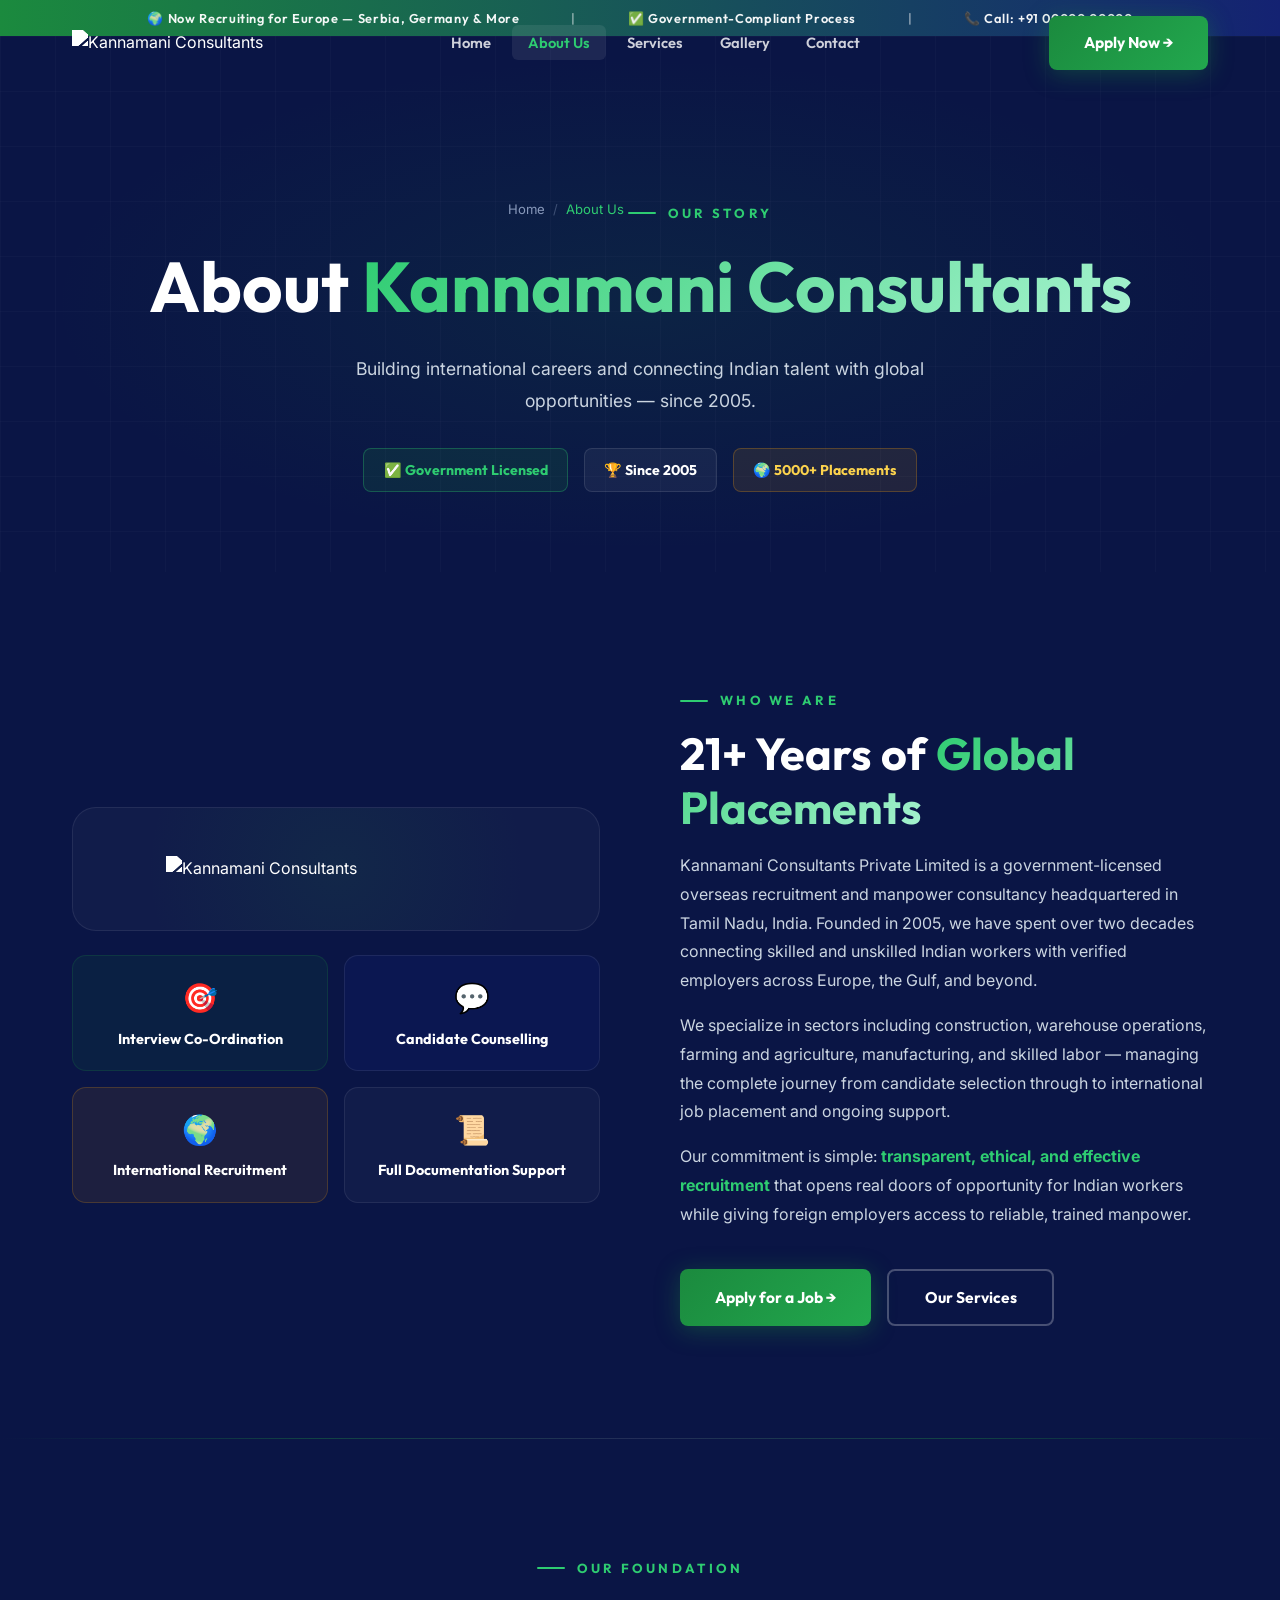
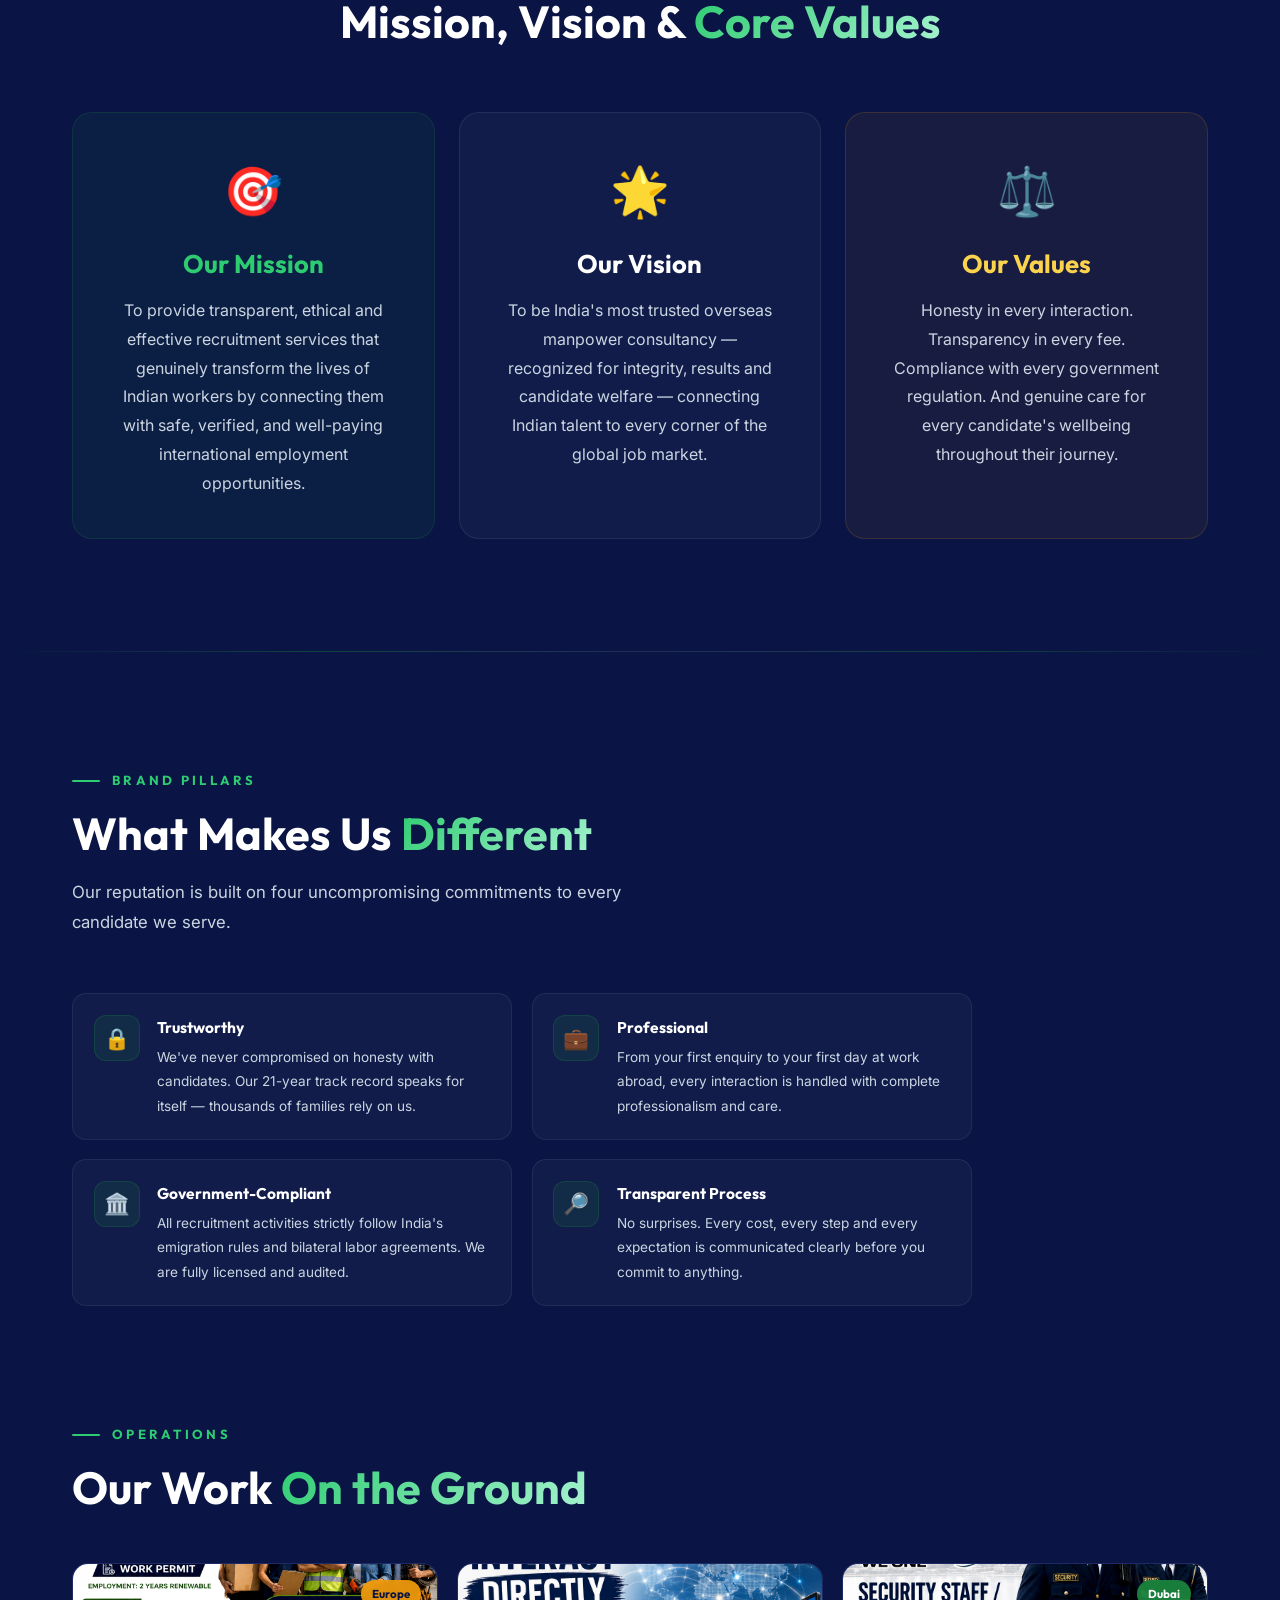
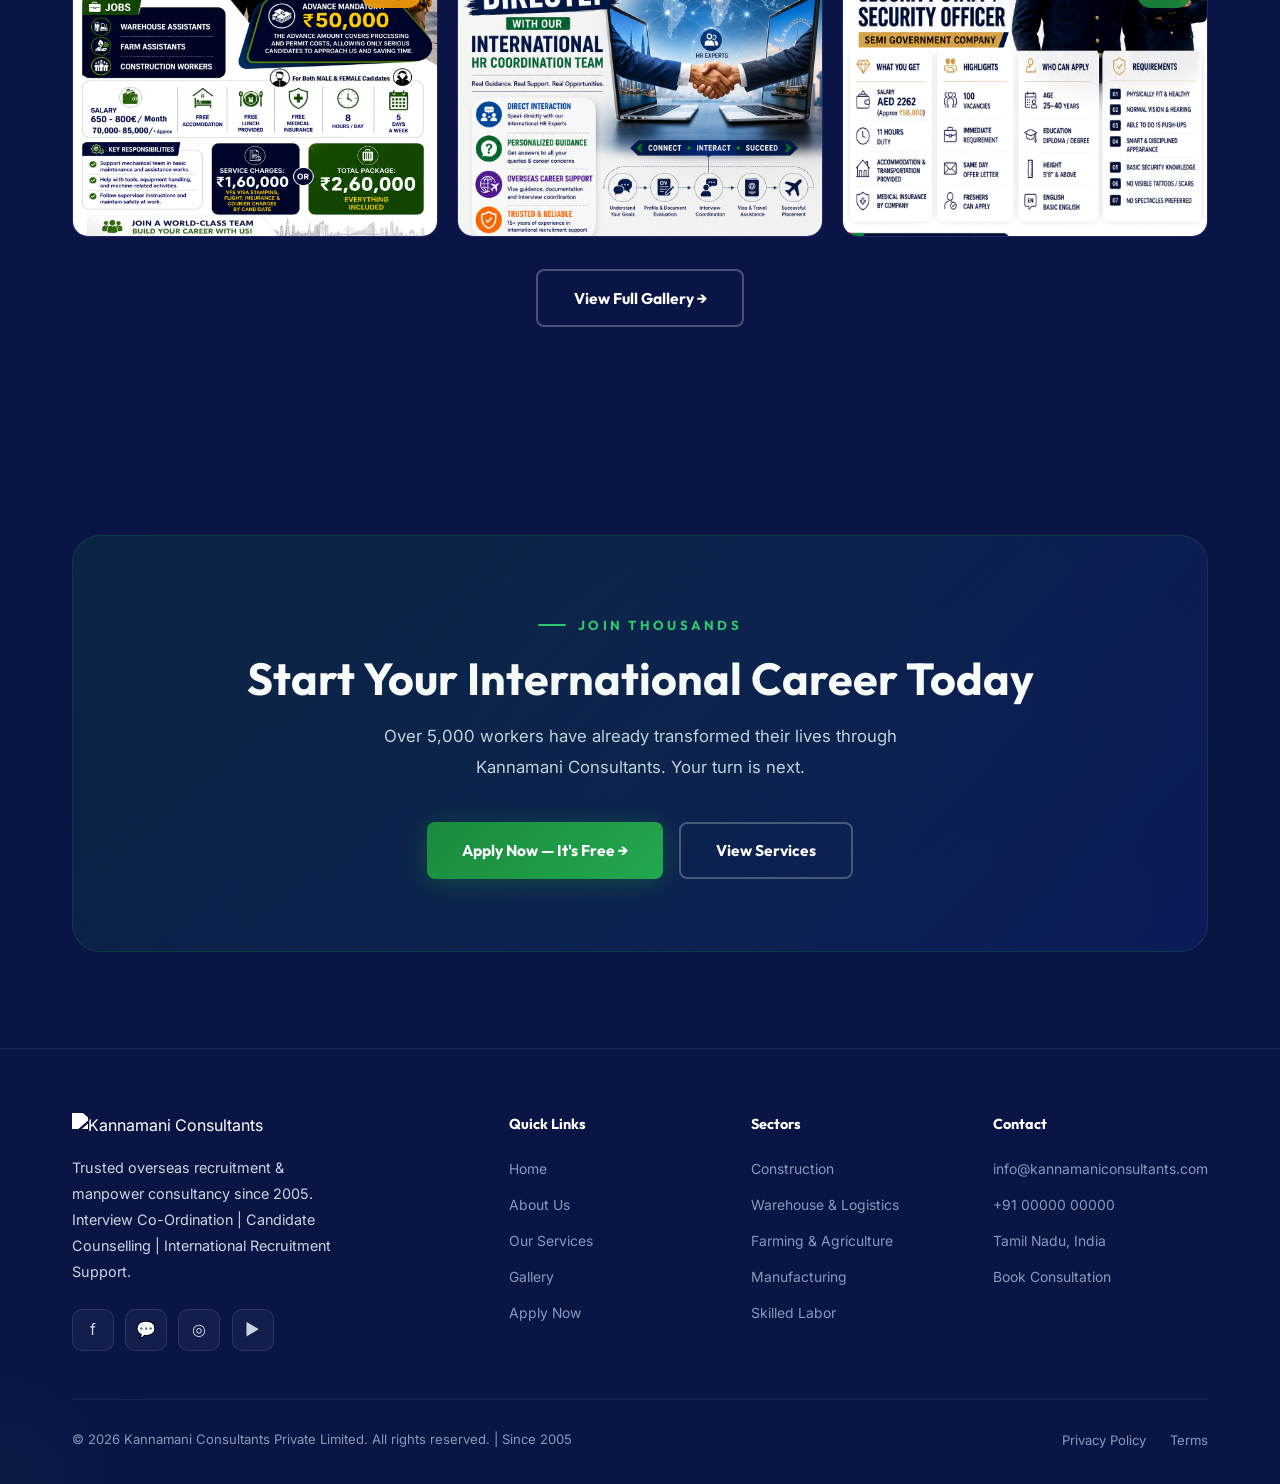
==== about.html @ fb2c29ba "Initial commit: KANNAMANI website" ====
<!DOCTYPE html>
<html lang="en">
<head>
  <meta charset="UTF-8">
  <meta name="viewport" content="width=device-width, initial-scale=1.0">
  <title>About Us — Kannamani Consultants Pvt Ltd | Since 2005</title>
  <meta name="description" content="Kannamani Consultants Private Limited — 21+ years of trusted overseas recruitment. Learn about our mission, values and government-compliant process.">
  <link rel="stylesheet" href="css/style.css">
</head>
<body>

  <div id="loader">
    <div class="loader-content">
      <div class="loader-logo-wrap"><img src="Kannamani logo.png" alt="Kannamani Consultants"></div>
      <div class="loader-bar"><div class="loader-progress"></div></div>
    </div>
  </div>

  <div class="top-bar">
    <span>🌍 Now Recruiting for Europe — Serbia, Germany & More</span>
    <span class="sep">|</span>
    <span>✅ Government-Compliant Process</span>
    <span class="sep">|</span>
    <span>📞 Call: +91 00000 00000</span>
  </div>

  <nav class="navbar">
    <div class="container">
      <div class="nav-inner">
        <a href="index.html" class="nav-logo"><img src="Kannamani logo.png" alt="Kannamani Consultants"></a>
        <ul class="nav-links">
          <li><a href="index.html">Home</a></li>
          <li><a href="about.html">About Us</a></li>
          <li><a href="services.html">Services</a></li>
          <li><a href="gallery.html">Gallery</a></li>
          <li><a href="contact.html">Contact</a></li>
        </ul>
        <div class="nav-cta">
          <a href="contact.html" class="btn btn-primary" id="nav-apply-btn">Apply Now →</a>
        </div>
        <div class="hamburger" id="hamburger"><span></span><span></span><span></span></div>
      </div>
    </div>
  </nav>

  <!-- PAGE HERO -->
  <section class="page-hero">
    <div class="page-hero-bg"></div>
    <div class="page-hero-grid"></div>
    <div class="container">
      <div class="page-hero-content">
        <div class="breadcrumb">
          <a href="index.html">Home</a><span class="sep">/</span><span class="cur">About Us</span>
        </div>
        <div class="section-label" style="justify-content:center;">Our Story</div>
        <h1>About <span style="background:linear-gradient(135deg,#2ECC71,#A7F3D0);-webkit-background-clip:text;-webkit-text-fill-color:transparent;background-clip:text;">Kannamani Consultants</span></h1>
        <p style="max-width:650px;margin:1.5rem auto 0;font-size:1.1rem;">Building international careers and connecting Indian talent with global opportunities — since 2005.</p>
        <div style="margin-top:2rem;display:flex;align-items:center;justify-content:center;gap:1rem;flex-wrap:wrap;">
          <div style="background:rgba(27,138,62,0.15);border:1px solid rgba(46,204,113,0.3);border-radius:8px;padding:0.6rem 1.2rem;font-family:var(--font-heading);font-weight:700;font-size:0.88rem;color:var(--green-light);">
            ✅ Government Licensed
          </div>
          <div style="background:rgba(255,255,255,0.05);border:1px solid rgba(255,255,255,0.1);border-radius:8px;padding:0.6rem 1.2rem;font-family:var(--font-heading);font-weight:700;font-size:0.88rem;color:var(--white);">
            🏆 Since 2005
          </div>
          <div style="background:rgba(245,158,11,0.1);border:1px solid rgba(245,158,11,0.25);border-radius:8px;padding:0.6rem 1.2rem;font-family:var(--font-heading);font-weight:700;font-size:0.88rem;color:var(--gold-light);">
            🌍 5000+ Placements
          </div>
        </div>
      </div>
    </div>
  </section>

  <!-- ABOUT MAIN -->
  <section class="section">
    <div class="container">
      <div style="display:grid;grid-template-columns:1fr 1fr;gap:5rem;align-items:center;">

        <div class="reveal">
          <!-- Company logo large display -->
          <div style="background:rgba(255,255,255,0.03);border:1px solid rgba(255,255,255,0.08);border-radius:24px;padding:3rem;display:flex;align-items:center;justify-content:center;margin-bottom:1.5rem;position:relative;overflow:hidden;">
            <div style="position:absolute;inset:0;background:radial-gradient(circle at center,rgba(27,138,62,0.1),transparent 70%);"></div>
            <img src="Kannamani logo.png" alt="Kannamani Consultants" style="max-width:340px;width:100%;filter:brightness(0) invert(1);position:relative;z-index:1;">
          </div>
          <!-- Key Pillars -->
          <div style="display:grid;grid-template-columns:1fr 1fr;gap:1rem;">
            <div style="background:rgba(27,138,62,0.1);border:1px solid rgba(27,138,62,0.2);border-radius:14px;padding:1.2rem;text-align:center;">
              <div style="font-size:1.8rem;margin-bottom:0.4rem;">🎯</div>
              <div style="font-family:var(--font-heading);font-weight:700;font-size:0.9rem;color:var(--white);">Interview Co-Ordination</div>
            </div>
            <div style="background:rgba(13,27,94,0.5);border:1px solid rgba(255,255,255,0.08);border-radius:14px;padding:1.2rem;text-align:center;">
              <div style="font-size:1.8rem;margin-bottom:0.4rem;">💬</div>
              <div style="font-family:var(--font-heading);font-weight:700;font-size:0.9rem;color:var(--white);">Candidate Counselling</div>
            </div>
            <div style="background:rgba(245,158,11,0.08);border:1px solid rgba(245,158,11,0.2);border-radius:14px;padding:1.2rem;text-align:center;">
              <div style="font-size:1.8rem;margin-bottom:0.4rem;">🌍</div>
              <div style="font-family:var(--font-heading);font-weight:700;font-size:0.9rem;color:var(--white);">International Recruitment</div>
            </div>
            <div style="background:rgba(255,255,255,0.03);border:1px solid rgba(255,255,255,0.08);border-radius:14px;padding:1.2rem;text-align:center;">
              <div style="font-size:1.8rem;margin-bottom:0.4rem;">📜</div>
              <div style="font-family:var(--font-heading);font-weight:700;font-size:0.9rem;color:var(--white);">Full Documentation Support</div>
            </div>
          </div>
        </div>

        <div class="reveal reveal-delay-1">
          <div class="section-label">Who We Are</div>
          <h2 class="section-title">21+ Years of <span class="highlight">Global Placements</span></h2>
          <p>Kannamani Consultants Private Limited is a government-licensed overseas recruitment and manpower consultancy headquartered in Tamil Nadu, India. Founded in 2005, we have spent over two decades connecting skilled and unskilled Indian workers with verified employers across Europe, the Gulf, and beyond.</p>
          <p style="margin-top:1rem;">We specialize in sectors including construction, warehouse operations, farming and agriculture, manufacturing, and skilled labor — managing the complete journey from candidate selection through to international job placement and ongoing support.</p>
          <p style="margin-top:1rem;">Our commitment is simple: <strong style="color:var(--green-light);">transparent, ethical, and effective recruitment</strong> that opens real doors of opportunity for Indian workers while giving foreign employers access to reliable, trained manpower.</p>

          <div style="margin-top:2.5rem;display:flex;gap:1rem;">
            <a href="contact.html" class="btn btn-primary" id="about-apply-btn">Apply for a Job →</a>
            <a href="services.html" class="btn btn-outline" id="about-services-btn">Our Services</a>
          </div>
        </div>

      </div>
    </div>
  </section>

  <div class="gradient-divider"></div>

  <!-- MISSION & VISION -->
  <section class="section">
    <div class="container">
      <div style="text-align:center;margin-bottom:4rem;" class="reveal">
        <div class="section-label" style="justify-content:center;">Our Foundation</div>
        <h2 class="section-title">Mission, Vision & <span class="highlight">Core Values</span></h2>
      </div>
      <div style="display:grid;grid-template-columns:repeat(3,1fr);gap:1.5rem;">

        <div style="background:rgba(27,138,62,0.08);border:1px solid rgba(27,138,62,0.2);border-radius:20px;padding:2.5rem;text-align:center;" class="reveal reveal-delay-1">
          <div style="font-size:3rem;margin-bottom:1.2rem;">🎯</div>
          <h3 style="color:var(--green-light);margin-bottom:1rem;">Our Mission</h3>
          <p>To provide transparent, ethical and effective recruitment services that genuinely transform the lives of Indian workers by connecting them with safe, verified, and well-paying international employment opportunities.</p>
        </div>

        <div style="background:rgba(255,255,255,0.03);border:1px solid rgba(255,255,255,0.08);border-radius:20px;padding:2.5rem;text-align:center;" class="reveal reveal-delay-2">
          <div style="font-size:3rem;margin-bottom:1.2rem;">🌟</div>
          <h3 style="color:var(--white);margin-bottom:1rem;">Our Vision</h3>
          <p>To be India's most trusted overseas manpower consultancy — recognized for integrity, results and candidate welfare — connecting Indian talent to every corner of the global job market.</p>
        </div>

        <div style="background:rgba(245,158,11,0.06);border:1px solid rgba(245,158,11,0.15);border-radius:20px;padding:2.5rem;text-align:center;" class="reveal reveal-delay-3">
          <div style="font-size:3rem;margin-bottom:1.2rem;">⚖️</div>
          <h3 style="color:var(--gold-light);margin-bottom:1rem;">Our Values</h3>
          <p>Honesty in every interaction. Transparency in every fee. Compliance with every government regulation. And genuine care for every candidate's wellbeing throughout their journey.</p>
        </div>

      </div>
    </div>
  </section>

  <div class="gradient-divider"></div>

  <!-- TEAM / BRAND POSITIONING -->
  <section class="section">
    <div class="container">
      <div class="section-label">Brand Pillars</div>
      <h2 class="section-title reveal">What Makes Us <span class="highlight">Different</span></h2>
      <p class="section-subtitle reveal reveal-delay-1">Our reputation is built on four uncompromising commitments to every candidate we serve.</p>

      <div style="display:grid;grid-template-columns:repeat(2,1fr);gap:1.2rem;max-width:900px;">
        <div class="why-item reveal reveal-delay-1">
          <div class="why-icon">🔒</div>
          <div>
            <div class="why-item-title">Trustworthy</div>
            <p>We've never compromised on honesty with candidates. Our 21-year track record speaks for itself — thousands of families rely on us.</p>
          </div>
        </div>
        <div class="why-item reveal reveal-delay-2">
          <div class="why-icon">💼</div>
          <div>
            <div class="why-item-title">Professional</div>
            <p>From your first enquiry to your first day at work abroad, every interaction is handled with complete professionalism and care.</p>
          </div>
        </div>
        <div class="why-item reveal reveal-delay-3">
          <div class="why-icon">🏛️</div>
          <div>
            <div class="why-item-title">Government-Compliant</div>
            <p>All recruitment activities strictly follow India's emigration rules and bilateral labor agreements. We are fully licensed and audited.</p>
          </div>
        </div>
        <div class="why-item reveal reveal-delay-4">
          <div class="why-icon">🔎</div>
          <div>
            <div class="why-item-title">Transparent Process</div>
            <p>No surprises. Every cost, every step and every expectation is communicated clearly before you commit to anything.</p>
          </div>
        </div>
      </div>
    </div>
  </section>

  <!-- OUR GALLERY PREVIEW -->
  <section class="section" style="padding-top:0;">
    <div class="container">
      <div class="section-label">Operations</div>
      <h2 class="section-title reveal">Our Work <span class="highlight">On the Ground</span></h2>
      <div class="gallery-grid" style="margin-top:3rem;">
        <div class="gallery-item reveal" data-category="europe">
          <img src="serebi an eurp 2.jpg" alt="Serbia Europe" loading="lazy">
          <div class="gal-badge hot">Europe</div>
          <div class="gallery-overlay">
            <div><span class="gal-title">Serbia Recruitment Campaign</span><span class="gal-sub">Europe Operations · 2025</span></div>
          </div>
        </div>
        <div class="gallery-item reveal reveal-delay-1" data-category="meetings">
          <img src="hr meet 2.jpg" alt="Team HR Meet" loading="lazy">
          <div class="gallery-overlay">
            <div><span class="gal-title">Candidate Counselling Session</span><span class="gal-sub">Interview Preparation</span></div>
          </div>
        </div>
        <div class="gallery-item reveal reveal-delay-2" data-category="gulf">
          <img src="dubai 3.jpg" alt="Dubai Business" loading="lazy">
          <div class="gal-badge">Dubai</div>
          <div class="gallery-overlay">
            <div><span class="gal-title">Gulf Business Development</span><span class="gal-sub">Employer Partnership · Dubai</span></div>
          </div>
        </div>
      </div>
      <div style="text-align:center;margin-top:2rem;" class="reveal">
        <a href="gallery.html" class="btn btn-outline" id="about-gallery-btn">View Full Gallery →</a>
      </div>
    </div>
  </section>

  <!-- CTA -->
  <section class="cta-section">
    <div class="container">
      <div class="cta-card reveal">
        <div class="section-label" style="justify-content:center;">Join Thousands</div>
        <h2>Start Your <span class="gold">International Career</span> Today</h2>
        <p>Over 5,000 workers have already transformed their lives through Kannamani Consultants. Your turn is next.</p>
        <div class="cta-btns">
          <a href="contact.html" class="btn btn-primary" id="about-cta-btn">Apply Now — It's Free →</a>
          <a href="services.html" class="btn btn-outline" id="about-cta-services">View Services</a>
        </div>
      </div>
    </div>
  </section>

  <footer>
    <div class="container">
      <div class="footer-inner">
        <div class="footer-brand">
          <div class="footer-logo"><img src="Kannamani logo.png" alt="Kannamani Consultants"></div>
          <p>Trusted overseas recruitment & manpower consultancy since 2005. Interview Co-Ordination | Candidate Counselling | International Recruitment Support.</p>
          <div class="social-row">
            <a href="#" class="soc-btn">f</a>
            <a href="#" class="soc-btn">💬</a>
            <a href="#" class="soc-btn">◎</a>
            <a href="#" class="soc-btn">▶</a>
          </div>
        </div>
        <div>
          <div class="footer-heading">Quick Links</div>
          <ul class="footer-links">
            <li><a href="index.html">Home</a></li>
            <li><a href="about.html">About Us</a></li>
            <li><a href="services.html">Our Services</a></li>
            <li><a href="gallery.html">Gallery</a></li>
            <li><a href="contact.html">Apply Now</a></li>
          </ul>
        </div>
        <div>
          <div class="footer-heading">Sectors</div>
          <ul class="footer-links">
            <li><a href="services.html">Construction</a></li>
            <li><a href="services.html">Warehouse & Logistics</a></li>
            <li><a href="services.html">Farming & Agriculture</a></li>
            <li><a href="services.html">Manufacturing</a></li>
            <li><a href="services.html">Skilled Labor</a></li>
          </ul>
        </div>
        <div>
          <div class="footer-heading">Contact</div>
          <ul class="footer-links">
            <li><a href="mailto:info@kannamaniconsultants.com">info@kannamaniconsultants.com</a></li>
            <li><a href="#">+91 00000 00000</a></li>
            <li><a href="#">Tamil Nadu, India</a></li>
            <li><a href="contact.html">Book Consultation</a></li>
          </ul>
        </div>
      </div>
      <div class="footer-bottom">
        <p>© 2026 Kannamani Consultants Private Limited. All rights reserved. | Since 2005</p>
        <div class="footer-bottom-links">
          <a href="#">Privacy Policy</a><a href="#">Terms</a>
        </div>
      </div>
    </div>
  </footer>

  <script src="js/main.js"></script>
</body>
</html>
---- css/style.css ----
/* =============================================
   KANNAMANI CONSULTANTS PRIVATE LIMITED
   Overseas Recruitment & Manpower Consultancy
   Since 2005
   ============================================= */

@import url('https://fonts.googleapis.com/css2?family=Outfit:wght@300;400;500;600;700;800;900&family=Inter:wght@300;400;500;600;700&display=swap');

:root {
  /* Brand Colors - from logo */
  --navy-deep: #0A1545;
  --navy: #0D1B5E;
  --navy-mid: #142272;
  --navy-card: #0F1D6A;
  --navy-light: #1A2E8A;
  --green: #1B8A3E;
  --green-mid: #22A84E;
  --green-light: #2ECC71;
  --green-pale: #E8F8EE;
  --gold: #F59E0B;
  --gold-light: #FCD34D;
  --white: #FFFFFF;
  --off-white: #F0F4FF;
  --gray: #94A3B8;
  --gray-light: #CBD5E1;
  --text-muted: #8899BB;
  --glass-bg: rgba(255,255,255,0.05);
  --glass-border: rgba(255,255,255,0.1);
  --card-bg: rgba(13,27,94,0.6);
  --shadow-navy: 0 20px 60px rgba(10,21,69,0.6);
  --shadow-green: 0 10px 40px rgba(27,138,62,0.3);
  --transition: all 0.35s cubic-bezier(0.4, 0, 0.2, 1);
  --font-heading: 'Outfit', sans-serif;
  --font-body: 'Inter', sans-serif;
}

*, *::before, *::after { margin: 0; padding: 0; box-sizing: border-box; }

html { scroll-behavior: smooth; }

body {
  background: var(--navy-deep);
  color: var(--white);
  font-family: var(--font-body);
  line-height: 1.6;
  overflow-x: hidden;
}

/* SCROLLBAR */
::-webkit-scrollbar { width: 5px; }
::-webkit-scrollbar-track { background: var(--navy-deep); }
::-webkit-scrollbar-thumb {
  background: linear-gradient(var(--green), var(--navy-light));
  border-radius: 3px;
}

/* TYPOGRAPHY */
h1, h2, h3, h4, h5 {
  font-family: var(--font-heading);
  line-height: 1.2;
  font-weight: 700;
}
h1 { font-size: clamp(2.2rem, 5.5vw, 4.5rem); }
h2 { font-size: clamp(1.8rem, 3.5vw, 2.8rem); }
h3 { font-size: clamp(1.2rem, 2vw, 1.6rem); }
h4 { font-size: 1.1rem; }
p { color: var(--gray-light); line-height: 1.8; }
a { text-decoration: none; color: inherit; }

/* =============================================
   UTILITIES
   ============================================= */
.container { max-width: 1200px; margin: 0 auto; padding: 0 2rem; }
.section { padding: 7rem 0; position: relative; }

.section-label {
  display: inline-flex;
  align-items: center;
  gap: 0.75rem;
  font-family: var(--font-heading);
  font-size: 0.82rem;
  font-weight: 700;
  letter-spacing: 0.25em;
  text-transform: uppercase;
  color: var(--green-light);
  margin-bottom: 1rem;
}
.section-label::before {
  content: '';
  display: block;
  width: 28px;
  height: 2px;
  background: var(--green-light);
  border-radius: 2px;
}

.section-title { margin-bottom: 1rem; }
.section-title .highlight {
  background: linear-gradient(135deg, var(--green-light), #A7F3D0);
  -webkit-background-clip: text;
  -webkit-text-fill-color: transparent;
  background-clip: text;
}
.section-title .gold {
  background: linear-gradient(135deg, var(--gold), var(--gold-light));
  -webkit-background-clip: text;
  -webkit-text-fill-color: transparent;
  background-clip: text;
}

.section-subtitle { font-size: 1.05rem; max-width: 600px; margin-bottom: 3.5rem; }

/* =============================================
   BUTTONS
   ============================================= */
.btn {
  display: inline-flex;
  align-items: center;
  gap: 0.6rem;
  padding: 0.9rem 2.2rem;
  border-radius: 8px;
  font-family: var(--font-heading);
  font-weight: 700;
  font-size: 0.97rem;
  cursor: pointer;
  border: none;
  transition: var(--transition);
  position: relative;
  overflow: hidden;
}

.btn-primary {
  background: linear-gradient(135deg, var(--green), var(--green-mid));
  color: var(--white);
  box-shadow: 0 4px 25px rgba(27,138,62,0.4);
}
.btn-primary:hover {
  transform: translateY(-2px);
  box-shadow: 0 8px 35px rgba(27,138,62,0.5);
  background: linear-gradient(135deg, var(--green-mid), var(--green-light));
}

.btn-gold {
  background: linear-gradient(135deg, var(--gold), #E08D0A);
  color: var(--navy-deep);
  box-shadow: 0 4px 25px rgba(245,158,11,0.4);
}
.btn-gold:hover {
  transform: translateY(-2px);
  box-shadow: 0 8px 35px rgba(245,158,11,0.5);
}

.btn-outline {
  background: transparent;
  color: var(--white);
  border: 2px solid rgba(255,255,255,0.25);
}
.btn-outline:hover {
  border-color: var(--green-light);
  color: var(--green-light);
  transform: translateY(-2px);
  box-shadow: 0 8px 25px rgba(27,138,62,0.2);
}

.btn-white {
  background: var(--white);
  color: var(--navy);
  font-weight: 700;
  box-shadow: 0 4px 20px rgba(0,0,0,0.2);
}
.btn-white:hover { transform: translateY(-2px); box-shadow: 0 8px 30px rgba(0,0,0,0.3); }

/* =============================================
   NAVBAR
   ============================================= */
.navbar {
  position: fixed;
  top: 0; left: 0; right: 0;
  z-index: 1000;
  padding: 1rem 0;
  transition: var(--transition);
}
.navbar.scrolled {
  background: rgba(10,21,69,0.97);
  backdrop-filter: blur(20px);
  border-bottom: 1px solid rgba(255,255,255,0.08);
  padding: 0.7rem 0;
  box-shadow: 0 4px 30px rgba(0,0,0,0.4);
}

.nav-inner {
  display: flex;
  align-items: center;
  justify-content: space-between;
  gap: 2rem;
}

.nav-logo img {
  height: 52px;
  width: auto;
  object-fit: contain;
  filter: brightness(0) invert(1);
  transition: var(--transition);
}
.navbar.scrolled .nav-logo img { height: 44px; }

.nav-links {
  display: flex;
  align-items: center;
  gap: 0.3rem;
  list-style: none;
  flex: 1;
  justify-content: center;
}
.nav-links a {
  font-family: var(--font-heading);
  font-weight: 600;
  font-size: 0.92rem;
  color: rgba(255,255,255,0.8);
  padding: 0.5rem 1rem;
  border-radius: 6px;
  transition: var(--transition);
}
.nav-links a:hover, .nav-links a.active {
  color: var(--white);
  background: rgba(255,255,255,0.08);
}
.nav-links a.active { color: var(--green-light); }

.nav-cta { display: flex; align-items: center; gap: 0.8rem; flex-shrink: 0; }

.hamburger {
  display: none;
  flex-direction: column;
  gap: 5px;
  cursor: pointer;
  padding: 0.5rem;
}
.hamburger span {
  display: block;
  width: 24px; height: 2px;
  background: var(--white);
  border-radius: 2px;
  transition: var(--transition);
}

/* Top announcement bar */
.top-bar {
  background: linear-gradient(90deg, var(--green), var(--navy-mid), var(--green));
  background-size: 200% 100%;
  animation: barFlow 6s linear infinite;
  padding: 0.5rem 0;
  font-family: var(--font-heading);
  font-size: 0.8rem;
  font-weight: 600;
  text-align: center;
  color: rgba(255,255,255,0.95);
  letter-spacing: 0.05em;
}
@keyframes barFlow {
  0% { background-position: 0% 0%; }
  100% { background-position: 200% 0%; }
}
.top-bar span { margin: 0 1.5rem; }
.top-bar .sep { opacity: 0.5; }

/* =============================================
   HERO
   ============================================= */
.hero {
  min-height: 100vh;
  display: flex;
  align-items: center;
  position: relative;
  overflow: hidden;
  padding-top: 6rem;
}

.hero-bg {
  position: absolute;
  inset: 0;
  background: radial-gradient(ellipse at 70% 50%, rgba(27,138,62,0.12) 0%, transparent 60%),
              radial-gradient(ellipse at 20% 80%, rgba(13,27,94,0.8) 0%, transparent 60%);
}

.hero-world-map {
  position: absolute;
  inset: 0;
  opacity: 0.04;
  background-image: url("data:image/svg+xml,%3Csvg xmlns='http://www.w3.org/2000/svg' viewBox='0 0 1200 600'%3E%3Cpath fill='%23ffffff' d='M200,150 Q250,130 300,150 L320,180 Q280,190 240,185 Z M350,120 Q400,100 450,120 L480,150 Q440,165 400,160 Q370,155 350,140 Z'/%3E%3C/svg%3E");
}

.hero-grid {
  position: absolute; inset: 0;
  background-image:
    linear-gradient(rgba(255,255,255,0.025) 1px, transparent 1px),
    linear-gradient(90deg, rgba(255,255,255,0.025) 1px, transparent 1px);
  background-size: 55px 55px;
}

.hero-glow {
  position: absolute;
  width: 700px; height: 700px;
  background: radial-gradient(circle, rgba(27,138,62,0.12) 0%, transparent 70%);
  top: -200px; right: -200px;
  border-radius: 50%;
  pointer-events: none;
}

.hero-content {
  position: relative;
  z-index: 1;
  display: grid;
  grid-template-columns: 1.1fr 0.9fr;
  gap: 4rem;
  align-items: center;
}

.hero-badge {
  display: inline-flex;
  align-items: center;
  gap: 0.7rem;
  background: rgba(27,138,62,0.15);
  border: 1px solid rgba(46,204,113,0.35);
  border-radius: 50px;
  padding: 0.55rem 1.3rem;
  font-family: var(--font-heading);
  font-size: 0.82rem;
  font-weight: 700;
  color: var(--green-light);
  margin-bottom: 1.8rem;
  animation: fadeSlideDown 0.8s ease forwards;
}
.hero-badge .live-dot {
  width: 8px; height: 8px;
  background: var(--green-light);
  border-radius: 50%;
  animation: pulse 2s infinite;
}

.hero-title {
  margin-bottom: 1.5rem;
  animation: fadeSlideUp 0.8s 0.2s ease both;
}
.hero-title .company-name {
  display: block;
  font-size: clamp(1.1rem, 2.5vw, 1.6rem);
  font-weight: 600;
  color: rgba(255,255,255,0.7);
  margin-bottom: 0.5rem;
  letter-spacing: 0.03em;
}

.hero-desc {
  font-size: 1.1rem;
  max-width: 520px;
  margin-bottom: 2.5rem;
  animation: fadeSlideUp 0.8s 0.4s ease both;
}

.hero-btns {
  display: flex;
  gap: 1rem;
  flex-wrap: wrap;
  animation: fadeSlideUp 0.8s 0.6s ease both;
  margin-bottom: 3.5rem;
}

.hero-stats {
  display: flex;
  gap: 0;
  border: 1px solid rgba(255,255,255,0.1);
  border-radius: 14px;
  overflow: hidden;
  animation: fadeSlideUp 0.8s 0.8s ease both;
  background: rgba(255,255,255,0.03);
  backdrop-filter: blur(10px);
  max-width: 460px;
}
.hero-stat {
  flex: 1;
  padding: 1.2rem 1rem;
  text-align: center;
  border-right: 1px solid rgba(255,255,255,0.08);
}
.hero-stat:last-child { border-right: none; }
.hero-stat-num {
  font-family: var(--font-heading);
  font-size: 1.8rem;
  font-weight: 900;
  color: var(--white);
  line-height: 1;
}
.hero-stat-num .unit { color: var(--green-light); }
.hero-stat-label { font-size: 0.72rem; color: var(--text-muted); margin-top: 0.25rem; }

/* Hero right - destination cards */
.hero-right {
  display: flex;
  flex-direction: column;
  gap: 1rem;
  animation: fadeSlideLeft 1s 0.4s ease both;
}

.destination-card {
  background: rgba(255,255,255,0.04);
  border: 1px solid rgba(255,255,255,0.1);
  border-radius: 16px;
  padding: 1.3rem 1.5rem;
  display: flex;
  align-items: center;
  gap: 1.1rem;
  backdrop-filter: blur(10px);
  transition: var(--transition);
  cursor: default;
}
.destination-card:hover {
  border-color: rgba(46,204,113,0.3);
  background: rgba(27,138,62,0.08);
  transform: translateX(-5px);
}
.dest-flag {
  font-size: 2.2rem;
  flex-shrink: 0;
  width: 52px;
  height: 52px;
  display: flex;
  align-items: center;
  justify-content: center;
  background: rgba(255,255,255,0.06);
  border-radius: 12px;
}
.dest-country {
  font-family: var(--font-heading);
  font-weight: 700;
  font-size: 1rem;
  color: var(--white);
}
.dest-jobs {
  font-size: 0.78rem;
  color: var(--green-light);
  margin-top: 0.15rem;
}
.dest-tag {
  margin-left: auto;
  background: rgba(27,138,62,0.2);
  border: 1px solid rgba(46,204,113,0.3);
  color: var(--green-light);
  font-family: var(--font-heading);
  font-size: 0.72rem;
  font-weight: 700;
  padding: 0.25rem 0.7rem;
  border-radius: 50px;
  flex-shrink: 0;
}
.dest-tag.hot {
  background: rgba(245,158,11,0.2);
  border-color: rgba(245,158,11,0.4);
  color: var(--gold-light);
}

/* Flying plane decoration */
.plane-path {
  position: absolute;
  top: 15%;
  left: 0;
  right: 0;
  height: 2px;
  background: linear-gradient(90deg, transparent, rgba(27,138,62,0.4), transparent);
  z-index: 0;
  overflow: visible;
}
.plane-icon {
  position: absolute;
  right: 10%;
  top: -14px;
  font-size: 1.8rem;
  animation: fly 8s ease-in-out infinite;
}
@keyframes fly {
  0%, 100% { transform: translateX(0) rotate(-5deg); }
  50% { transform: translateX(-40px) rotate(-10deg); }
}

/* =============================================
   SECTORS / SERVICES
   ============================================= */
.sectors-grid {
  display: grid;
  grid-template-columns: repeat(3, 1fr);
  gap: 1.3rem;
}

.sector-card {
  background: rgba(255,255,255,0.03);
  border: 1px solid rgba(255,255,255,0.08);
  border-radius: 18px;
  padding: 2rem;
  transition: var(--transition);
  position: relative;
  overflow: hidden;
  cursor: default;
}
.sector-card::after {
  content: '';
  position: absolute;
  bottom: 0; left: 0; right: 0;
  height: 3px;
  background: linear-gradient(90deg, var(--green), var(--green-light));
  transform: scaleX(0);
  transform-origin: left;
  transition: transform 0.4s ease;
}
.sector-card:hover::after { transform: scaleX(1); }
.sector-card:hover {
  border-color: rgba(27,138,62,0.3);
  background: rgba(27,138,62,0.06);
  transform: translateY(-6px);
  box-shadow: 0 20px 50px rgba(0,0,0,0.3), var(--shadow-green);
}

.sector-icon {
  width: 60px; height: 60px;
  border-radius: 16px;
  display: flex;
  align-items: center;
  justify-content: center;
  font-size: 1.7rem;
  margin-bottom: 1.3rem;
  background: rgba(27,138,62,0.15);
  border: 1px solid rgba(27,138,62,0.25);
  transition: transform 0.3s;
}
.sector-card:hover .sector-icon { transform: scale(1.1) rotate(-5deg); }

.sector-card h3 { margin-bottom: 0.6rem; font-size: 1.1rem; }
.sector-card p { font-size: 0.88rem; margin-bottom: 1.2rem; }

.sector-tags { display: flex; flex-wrap: wrap; gap: 0.4rem; }
.stag {
  background: rgba(255,255,255,0.06);
  border: 1px solid rgba(255,255,255,0.1);
  border-radius: 50px;
  padding: 0.25rem 0.7rem;
  font-size: 0.72rem;
  color: var(--gray-light);
}

/* =============================================
   PROCESS / JOURNEY
   ============================================= */
.journey-steps {
  display: grid;
  grid-template-columns: repeat(6, 1fr);
  gap: 0;
  position: relative;
  margin-top: 3.5rem;
}
.journey-steps::before {
  content: '';
  position: absolute;
  top: 38px;
  left: calc(8.33% + 12px);
  right: calc(8.33% + 12px);
  height: 2px;
  background: linear-gradient(90deg, var(--green), var(--green-light), var(--gold));
  opacity: 0.4;
  z-index: 0;
}

.step {
  text-align: center;
  position: relative;
  z-index: 1;
  padding: 0 0.5rem;
}
.step-circle {
  width: 76px; height: 76px;
  border-radius: 50%;
  border: 2px solid rgba(27,138,62,0.5);
  background: var(--navy-deep);
  display: flex;
  align-items: center;
  justify-content: center;
  flex-direction: column;
  margin: 0 auto 1rem;
  font-size: 1.5rem;
  transition: var(--transition);
  position: relative;
}
.step-circle::before {
  content: '';
  position: absolute;
  inset: -4px;
  border-radius: 50%;
  background: linear-gradient(135deg, var(--green), var(--navy));
  opacity: 0;
  transition: opacity 0.3s;
  z-index: -1;
}
.step:hover .step-circle { border-color: var(--green-light); transform: scale(1.1); }
.step:hover .step-circle::before { opacity: 0.3; }

.step-num {
  position: absolute;
  top: -5px; right: -5px;
  width: 22px; height: 22px;
  border-radius: 50%;
  background: var(--green);
  font-family: var(--font-heading);
  font-size: 0.7rem;
  font-weight: 800;
  display: flex;
  align-items: center;
  justify-content: center;
  color: var(--white);
}

.step-label {
  font-family: var(--font-heading);
  font-weight: 700;
  font-size: 0.88rem;
  color: var(--white);
  margin-bottom: 0.3rem;
}
.step-sub { font-size: 0.75rem; color: var(--text-muted); }

/* =============================================
   WHY CHOOSE US
   ============================================= */
.why-grid {
  display: grid;
  grid-template-columns: 1fr 1fr;
  gap: 4rem;
  align-items: center;
}
.why-features { display: flex; flex-direction: column; gap: 1.2rem; }
.why-item {
  display: flex;
  gap: 1.1rem;
  padding: 1.3rem;
  background: rgba(255,255,255,0.03);
  border: 1px solid rgba(255,255,255,0.07);
  border-radius: 14px;
  transition: var(--transition);
}
.why-item:hover {
  border-color: rgba(27,138,62,0.3);
  background: rgba(27,138,62,0.06);
  transform: translateX(5px);
}
.why-icon {
  width: 46px; height: 46px;
  border-radius: 12px;
  background: rgba(27,138,62,0.15);
  border: 1px solid rgba(27,138,62,0.25);
  display: flex; align-items: center; justify-content: center;
  font-size: 1.3rem;
  flex-shrink: 0;
}
.why-item-title {
  font-family: var(--font-heading);
  font-weight: 700;
  font-size: 0.97rem;
  color: var(--white);
  margin-bottom: 0.3rem;
}
.why-item p { font-size: 0.85rem; margin: 0; }

.why-visual {
  position: relative;
  display: flex;
  flex-direction: column;
  gap: 1rem;
}

.cert-card {
  background: rgba(255,255,255,0.04);
  border: 1px solid rgba(255,255,255,0.1);
  border-radius: 16px;
  padding: 1.5rem;
  display: flex;
  align-items: center;
  gap: 1rem;
  transition: var(--transition);
}
.cert-card:hover {
  border-color: rgba(245,158,11,0.3);
  background: rgba(245,158,11,0.05);
}
.cert-badge {
  width: 54px; height: 54px;
  border-radius: 14px;
  display: flex; align-items: center; justify-content: center;
  font-size: 1.6rem;
  flex-shrink: 0;
}
.cert-badge-gold { background: rgba(245,158,11,0.15); border: 1px solid rgba(245,158,11,0.25); }
.cert-badge-green { background: rgba(27,138,62,0.15); border: 1px solid rgba(27,138,62,0.25); }
.cert-badge-blue { background: rgba(59,130,246,0.15); border: 1px solid rgba(59,130,246,0.25); }
.cert-title {
  font-family: var(--font-heading);
  font-weight: 700;
  font-size: 0.97rem;
  color: var(--white);
}
.cert-sub { font-size: 0.78rem; color: var(--text-muted); margin-top: 0.15rem; }

/* =============================================
   TESTIMONIALS
   ============================================= */
.testi-grid {
  display: grid;
  grid-template-columns: repeat(3, 1fr);
  gap: 1.3rem;
}
.testi-card {
  background: rgba(255,255,255,0.03);
  border: 1px solid rgba(255,255,255,0.08);
  border-radius: 18px;
  padding: 1.8rem;
  transition: var(--transition);
}
.testi-card:hover {
  border-color: rgba(27,138,62,0.25);
  transform: translateY(-5px);
  box-shadow: 0 20px 50px rgba(0,0,0,0.3);
}
.testi-quote {
  font-size: 2.5rem;
  color: var(--green-light);
  opacity: 0.4;
  font-family: Georgia, serif;
  line-height: 1;
  margin-bottom: 0.5rem;
}
.testi-stars { color: var(--gold); font-size: 0.9rem; letter-spacing: 2px; margin-bottom: 0.8rem; }
.testi-text { font-size: 0.93rem; margin-bottom: 1.5rem; }
.testi-author { display: flex; align-items: center; gap: 0.9rem; border-top: 1px solid rgba(255,255,255,0.07); padding-top: 1.2rem; }
.testi-avatar {
  width: 44px; height: 44px;
  border-radius: 50%;
  display: flex; align-items: center; justify-content: center;
  font-family: var(--font-heading);
  font-weight: 800; font-size: 0.97rem;
  flex-shrink: 0;
}
.testi-name { font-family: var(--font-heading); font-weight: 700; font-size: 0.92rem; color: var(--white); }
.testi-origin { font-size: 0.75rem; color: var(--green-light); margin-top: 0.1rem; }

/* =============================================
   GALLERY / CAMPAIGNS
   ============================================= */
.gallery-grid {
  display: grid;
  grid-template-columns: repeat(3, 1fr);
  gap: 1.2rem;
}
.gallery-item {
  border-radius: 16px;
  overflow: hidden;
  aspect-ratio: 4/3;
  position: relative;
  cursor: pointer;
  transition: var(--transition);
  background: rgba(13,27,94,0.8);
  border: 1px solid rgba(255,255,255,0.08);
}
.gallery-item.tall { aspect-ratio: 3/4; }
.gallery-item.wide { grid-column: span 2; aspect-ratio: 16/9; }
.gallery-item:hover { transform: scale(1.02); box-shadow: 0 20px 50px rgba(0,0,0,0.5); }
.gallery-item img { width: 100%; height: 100%; object-fit: cover; transition: transform 0.5s; }
.gallery-item:hover img { transform: scale(1.08); }
.gallery-overlay {
  position: absolute; inset: 0;
  background: linear-gradient(to top, rgba(10,21,69,0.95) 0%, rgba(10,21,69,0.3) 50%, transparent 100%);
  opacity: 0; transition: opacity 0.35s;
  display: flex; align-items: flex-end;
  padding: 1.3rem;
}
.gallery-item:hover .gallery-overlay { opacity: 1; }
.gal-title { font-family: var(--font-heading); font-weight: 700; color: var(--white); display: block; font-size: 0.97rem; }
.gal-sub { color: var(--green-light); font-size: 0.78rem; display: block; margin-top: 0.2rem; }
.gal-badge {
  position: absolute; top: 1rem; right: 1rem;
  background: rgba(27,138,62,0.9);
  color: var(--white);
  font-family: var(--font-heading);
  font-size: 0.72rem; font-weight: 700;
  padding: 0.3rem 0.7rem;
  border-radius: 50px;
  backdrop-filter: blur(10px);
}
.gal-badge.hot { background: rgba(245,158,11,0.9); color: var(--navy-deep); }

/* =============================================
   CONTACT
   ============================================= */
.contact-grid {
  display: grid;
  grid-template-columns: 1fr 1.5fr;
  gap: 4rem;
  align-items: start;
}
.contact-info-list { display: flex; flex-direction: column; gap: 1rem; margin-bottom: 2rem; }
.ci {
  display: flex; align-items: center; gap: 1rem;
  background: rgba(255,255,255,0.03);
  border: 1px solid rgba(255,255,255,0.08);
  border-radius: 12px; padding: 1rem 1.2rem;
  transition: var(--transition);
}
.ci:hover { border-color: rgba(27,138,62,0.3); transform: translateX(4px); }
.ci-icon {
  width: 42px; height: 42px;
  border-radius: 10px;
  background: rgba(27,138,62,0.15);
  border: 1px solid rgba(27,138,62,0.25);
  display: flex; align-items: center; justify-content: center;
  font-size: 1.1rem; flex-shrink: 0;
}
.ci-label { font-size: 0.73rem; color: var(--text-muted); margin-bottom: 0.1rem; }
.ci-val { font-family: var(--font-heading); font-weight: 600; color: var(--white); font-size: 0.92rem; }
.social-row { display: flex; gap: 0.7rem; margin-top: 0.5rem; }
.soc-btn {
  width: 42px; height: 42px;
  border-radius: 10px;
  background: rgba(255,255,255,0.04);
  border: 1px solid rgba(255,255,255,0.1);
  display: flex; align-items: center; justify-content: center;
  font-size: 1rem; color: var(--gray-light);
  transition: var(--transition); cursor: pointer;
}
.soc-btn:hover {
  background: rgba(27,138,62,0.15);
  border-color: rgba(27,138,62,0.3);
  color: var(--green-light);
  transform: translateY(-3px);
}

/* Form */
.form-wrap {
  background: rgba(255,255,255,0.03);
  border: 1px solid rgba(255,255,255,0.1);
  border-radius: 24px;
  padding: 2.5rem;
}
.form-wrap h3 { margin-bottom: 0.4rem; }
.form-wrap > p { margin-bottom: 2rem; font-size: 0.92rem; }
.form-row { display: grid; grid-template-columns: 1fr 1fr; gap: 1rem; }
.form-group { margin-bottom: 1.1rem; }
.form-group label {
  display: block;
  font-family: var(--font-heading);
  font-size: 0.82rem; font-weight: 600;
  color: var(--gray-light); margin-bottom: 0.45rem;
}
.form-group input,
.form-group textarea,
.form-group select {
  width: 100%;
  background: rgba(255,255,255,0.04);
  border: 1px solid rgba(255,255,255,0.1);
  border-radius: 10px;
  padding: 0.82rem 1rem;
  color: var(--white);
  font-family: var(--font-body);
  font-size: 0.95rem;
  outline: none;
  transition: var(--transition);
  appearance: none;
}
.form-group input:focus,
.form-group textarea:focus,
.form-group select:focus {
  border-color: rgba(27,138,62,0.5);
  background: rgba(27,138,62,0.05);
  box-shadow: 0 0 0 3px rgba(27,138,62,0.1);
}
.form-group input::placeholder, .form-group textarea::placeholder { color: rgba(255,255,255,0.25); }
.form-group textarea { min-height: 120px; resize: vertical; }
.form-group select option { background: var(--navy-mid); color: var(--white); }

/* =============================================
   PAGE HERO (inner pages)
   ============================================= */
.page-hero {
  padding: 10rem 0 5rem;
  position: relative;
  overflow: hidden;
  text-align: center;
}
.page-hero-bg {
  position: absolute; inset: 0;
  background: radial-gradient(ellipse at center, rgba(27,138,62,0.12) 0%, transparent 65%);
}
.page-hero-grid {
  position: absolute; inset: 0;
  background-image:
    linear-gradient(rgba(255,255,255,0.02) 1px, transparent 1px),
    linear-gradient(90deg, rgba(255,255,255,0.02) 1px, transparent 1px);
  background-size: 55px 55px;
}
.page-hero-content { position: relative; z-index: 1; }

.breadcrumb {
  display: inline-flex; align-items: center; gap: 0.5rem;
  font-size: 0.82rem; color: var(--text-muted); margin-bottom: 1.5rem;
}
.breadcrumb a { color: var(--text-muted); transition: color 0.2s; }
.breadcrumb a:hover { color: var(--green-light); }
.breadcrumb .sep { opacity: 0.4; }
.breadcrumb .cur { color: var(--green-light); }

/* =============================================
   CTA BANNER
   ============================================= */
.cta-section { padding: 6rem 0; }
.cta-card {
  background: linear-gradient(135deg, rgba(27,138,62,0.12), rgba(13,27,94,0.8));
  border: 1px solid rgba(27,138,62,0.25);
  border-radius: 28px;
  padding: 4.5rem;
  text-align: center;
  position: relative;
  overflow: hidden;
}
.cta-card::before {
  content: '';
  position: absolute;
  top: -50%; left: -50%;
  width: 200%; height: 200%;
  background: radial-gradient(circle, rgba(27,138,62,0.06) 0%, transparent 60%);
  pointer-events: none;
}
.cta-card h2 { margin-bottom: 1rem; }
.cta-card p { max-width: 550px; margin: 0 auto 2.5rem; font-size: 1.05rem; }
.cta-btns { display: flex; gap: 1rem; justify-content: center; flex-wrap: wrap; }

/* =============================================
   FOOTER
   ============================================= */
footer {
  background: var(--navy-deep);
  border-top: 1px solid rgba(255,255,255,0.08);
  padding: 4rem 0 2rem;
}
.footer-inner {
  display: grid;
  grid-template-columns: 2fr 1fr 1fr 1fr;
  gap: 3rem;
  margin-bottom: 3rem;
}
.footer-logo img {
  height: 50px;
  filter: brightness(0) invert(1);
  margin-bottom: 1rem;
}
.footer-brand p { font-size: 0.9rem; max-width: 270px; margin-bottom: 1.5rem; }
.footer-heading {
  font-family: var(--font-heading);
  font-weight: 700; font-size: 0.9rem;
  color: var(--white); margin-bottom: 1.2rem;
}
.footer-links { list-style: none; display: flex; flex-direction: column; gap: 0.65rem; }
.footer-links a { font-size: 0.87rem; color: var(--text-muted); transition: var(--transition); }
.footer-links a:hover { color: var(--green-light); padding-left: 5px; }
.footer-bottom {
  border-top: 1px solid rgba(255,255,255,0.07);
  padding-top: 1.8rem;
  display: flex; justify-content: space-between; align-items: center;
}
.footer-bottom p { font-size: 0.82rem; color: var(--text-muted); }
.footer-bottom-links { display: flex; gap: 1.5rem; }
.footer-bottom-links a { font-size: 0.82rem; color: var(--text-muted); transition: var(--transition); }
.footer-bottom-links a:hover { color: var(--green-light); }

/* =============================================
   STATS COUNTER BAR
   ============================================= */
.stats-bar {
  background: rgba(255,255,255,0.02);
  border-top: 1px solid rgba(255,255,255,0.07);
  border-bottom: 1px solid rgba(255,255,255,0.07);
  padding: 3rem 0;
}
.stats-inner {
  display: grid;
  grid-template-columns: repeat(4, 1fr);
  gap: 2rem;
}
.stat-box { text-align: center; }
.stat-big {
  font-family: var(--font-heading);
  font-size: 2.8rem; font-weight: 900;
  color: var(--white);
  line-height: 1;
  margin-bottom: 0.4rem;
}
.stat-big .accent { color: var(--green-light); }
.stat-desc { font-size: 0.85rem; color: var(--text-muted); }

/* =============================================
   LOADER
   ============================================= */
#loader {
  position: fixed; inset: 0;
  background: var(--navy-deep);
  display: flex; align-items: center; justify-content: center;
  z-index: 9999;
  transition: opacity 0.5s, visibility 0.5s;
}
#loader.hidden { opacity: 0; visibility: hidden; }
.loader-content { text-align: center; }
.loader-logo-wrap img { height: 60px; filter: brightness(0) invert(1); margin-bottom: 1.5rem; }
.loader-bar { width: 180px; height: 3px; background: rgba(255,255,255,0.1); border-radius: 2px; overflow: hidden; margin: 0 auto; }
.loader-progress { height: 100%; width: 0; background: linear-gradient(90deg, var(--green), var(--green-light)); border-radius: 2px; animation: loadProgress 1.3s ease forwards; }
@keyframes loadProgress { to { width: 100%; } }

/* =============================================
   DIVIDER
   ============================================= */
.gradient-divider {
  height: 1px;
  background: linear-gradient(90deg, transparent, rgba(27,138,62,0.4), rgba(255,255,255,0.1), rgba(27,138,62,0.4), transparent);
}

/* =============================================
   ANIMATIONS
   ============================================= */
@keyframes fadeSlideDown { from { opacity: 0; transform: translateY(-20px); } to { opacity: 1; transform: translateY(0); } }
@keyframes fadeSlideUp { from { opacity: 0; transform: translateY(30px); } to { opacity: 1; transform: translateY(0); } }
@keyframes fadeSlideLeft { from { opacity: 0; transform: translateX(40px); } to { opacity: 1; transform: translateX(0); } }
@keyframes pulse { 0%, 100% { opacity: 1; transform: scale(1); } 50% { opacity: 0.5; transform: scale(0.85); } }

.reveal { opacity: 0; transform: translateY(28px); transition: opacity 0.7s ease, transform 0.7s ease; }
.reveal.visible { opacity: 1; transform: translateY(0); }
.reveal-delay-1 { transition-delay: 0.1s; }
.reveal-delay-2 { transition-delay: 0.2s; }
.reveal-delay-3 { transition-delay: 0.3s; }
.reveal-delay-4 { transition-delay: 0.4s; }
.reveal-delay-5 { transition-delay: 0.5s; }

/* =============================================
   RESPONSIVE
   ============================================= */
@media (max-width: 1024px) {
  .hero-content { grid-template-columns: 1fr; }
  .hero-right { display: none; }
  .why-grid { grid-template-columns: 1fr; }
  .sectors-grid { grid-template-columns: repeat(2, 1fr); }
  .testi-grid { grid-template-columns: repeat(2, 1fr); }
  .footer-inner { grid-template-columns: 1fr 1fr; }
  .journey-steps { grid-template-columns: repeat(3, 1fr); gap: 2rem; }
  .journey-steps::before { display: none; }
  .stats-inner { grid-template-columns: repeat(2, 1fr); }
}
@media (max-width: 768px) {
  .nav-links, .nav-cta { display: none; }
  .hamburger { display: flex; }
  .sectors-grid { grid-template-columns: 1fr; }
  .testi-grid { grid-template-columns: 1fr; }
  .gallery-grid { grid-template-columns: repeat(2, 1fr); }
  .gallery-item.wide { grid-column: span 2; }
  .contact-grid { grid-template-columns: 1fr; }
  .form-row { grid-template-columns: 1fr; }
  .cta-card { padding: 2.5rem 1.5rem; }
  .footer-inner { grid-template-columns: 1fr; }
  .footer-bottom { flex-direction: column; gap: 1rem; text-align: center; }
  .journey-steps { grid-template-columns: repeat(2, 1fr); }
  .stats-inner { grid-template-columns: repeat(2, 1fr); }
}
@media (max-width: 480px) {
  .container { padding: 0 1rem; }
  .gallery-grid { grid-template-columns: 1fr; }
  .gallery-item.wide { grid-column: span 1; }
  .stats-inner { grid-template-columns: 1fr 1fr; gap: 1rem; }
}

/* Mobile nav */
.nav-mobile-open .nav-links {
  display: flex; flex-direction: column;
  position: fixed; top: 0; left: 0; right: 0; bottom: 0;
  background: rgba(10,21,69,0.98);
  backdrop-filter: blur(20px);
  align-items: center; justify-content: center;
  gap: 2.5rem; z-index: 999;
}
.nav-mobile-open .nav-links a { font-size: 1.6rem; }
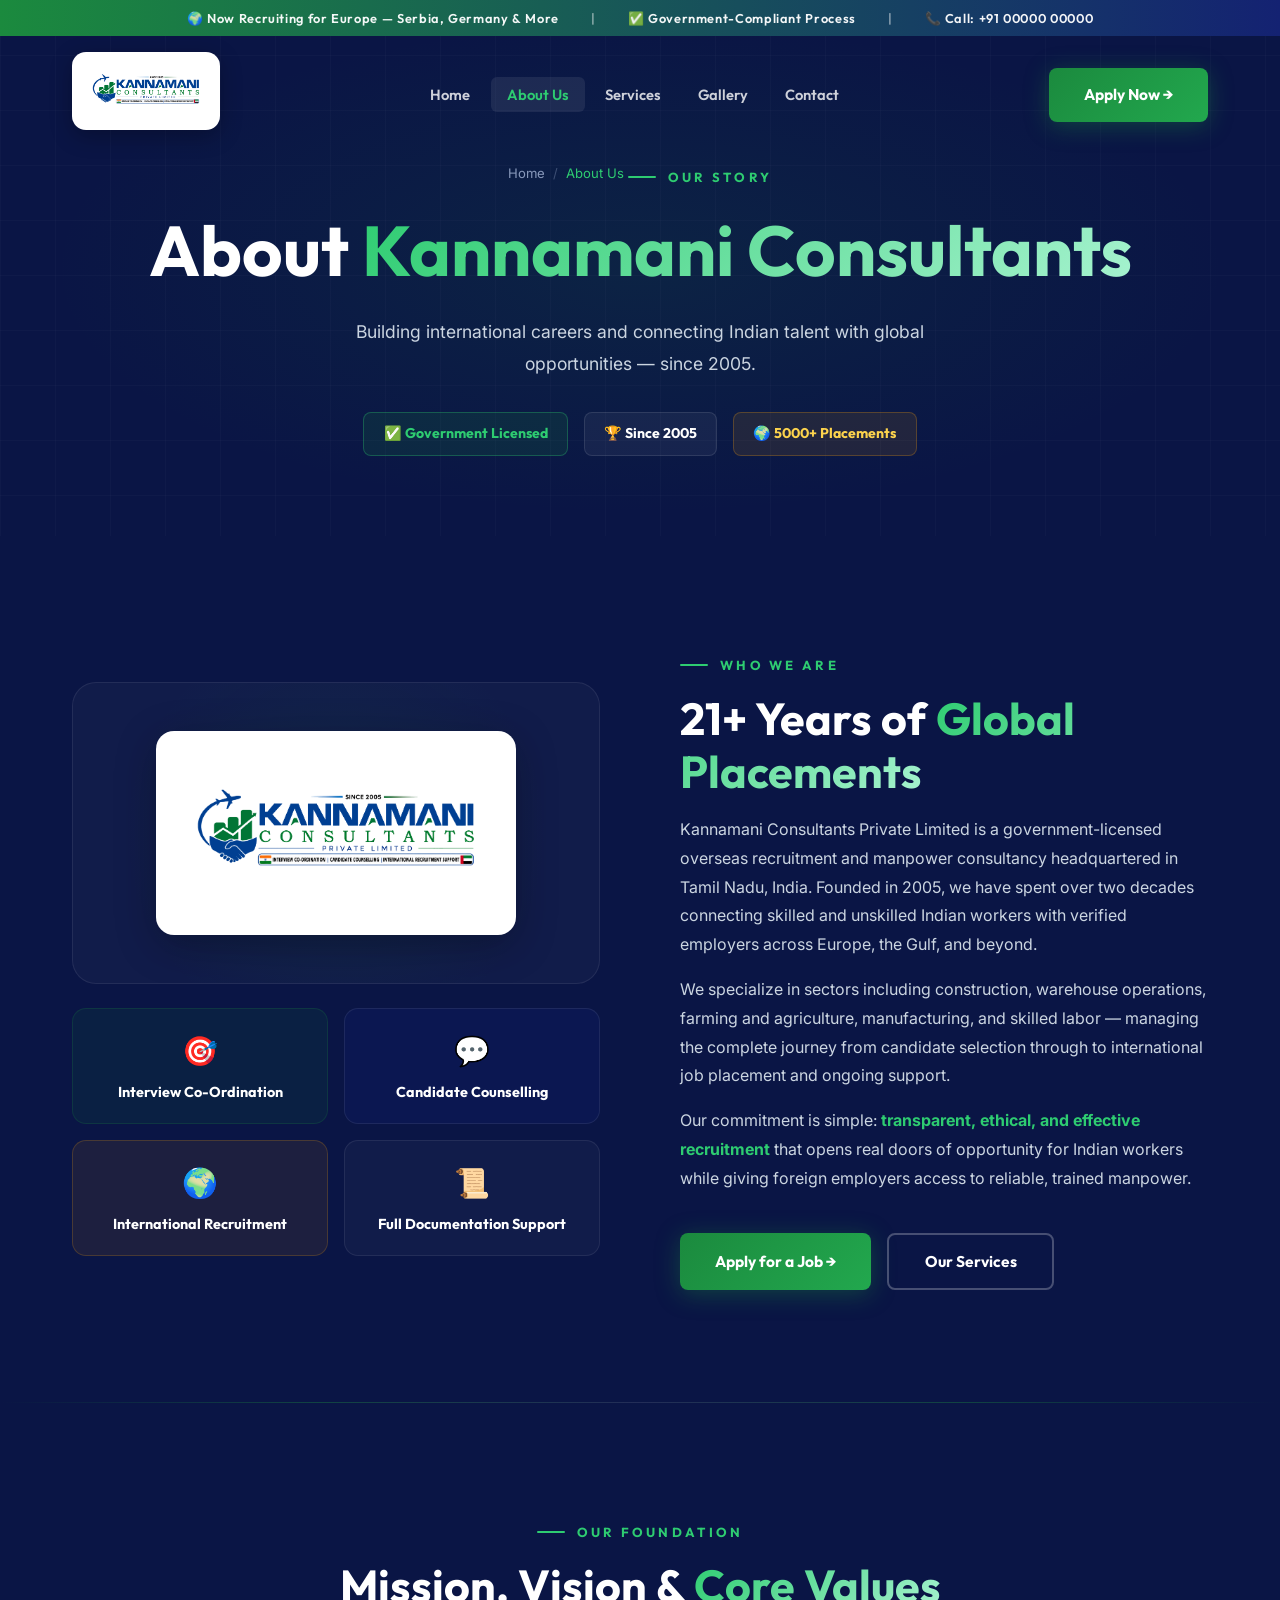
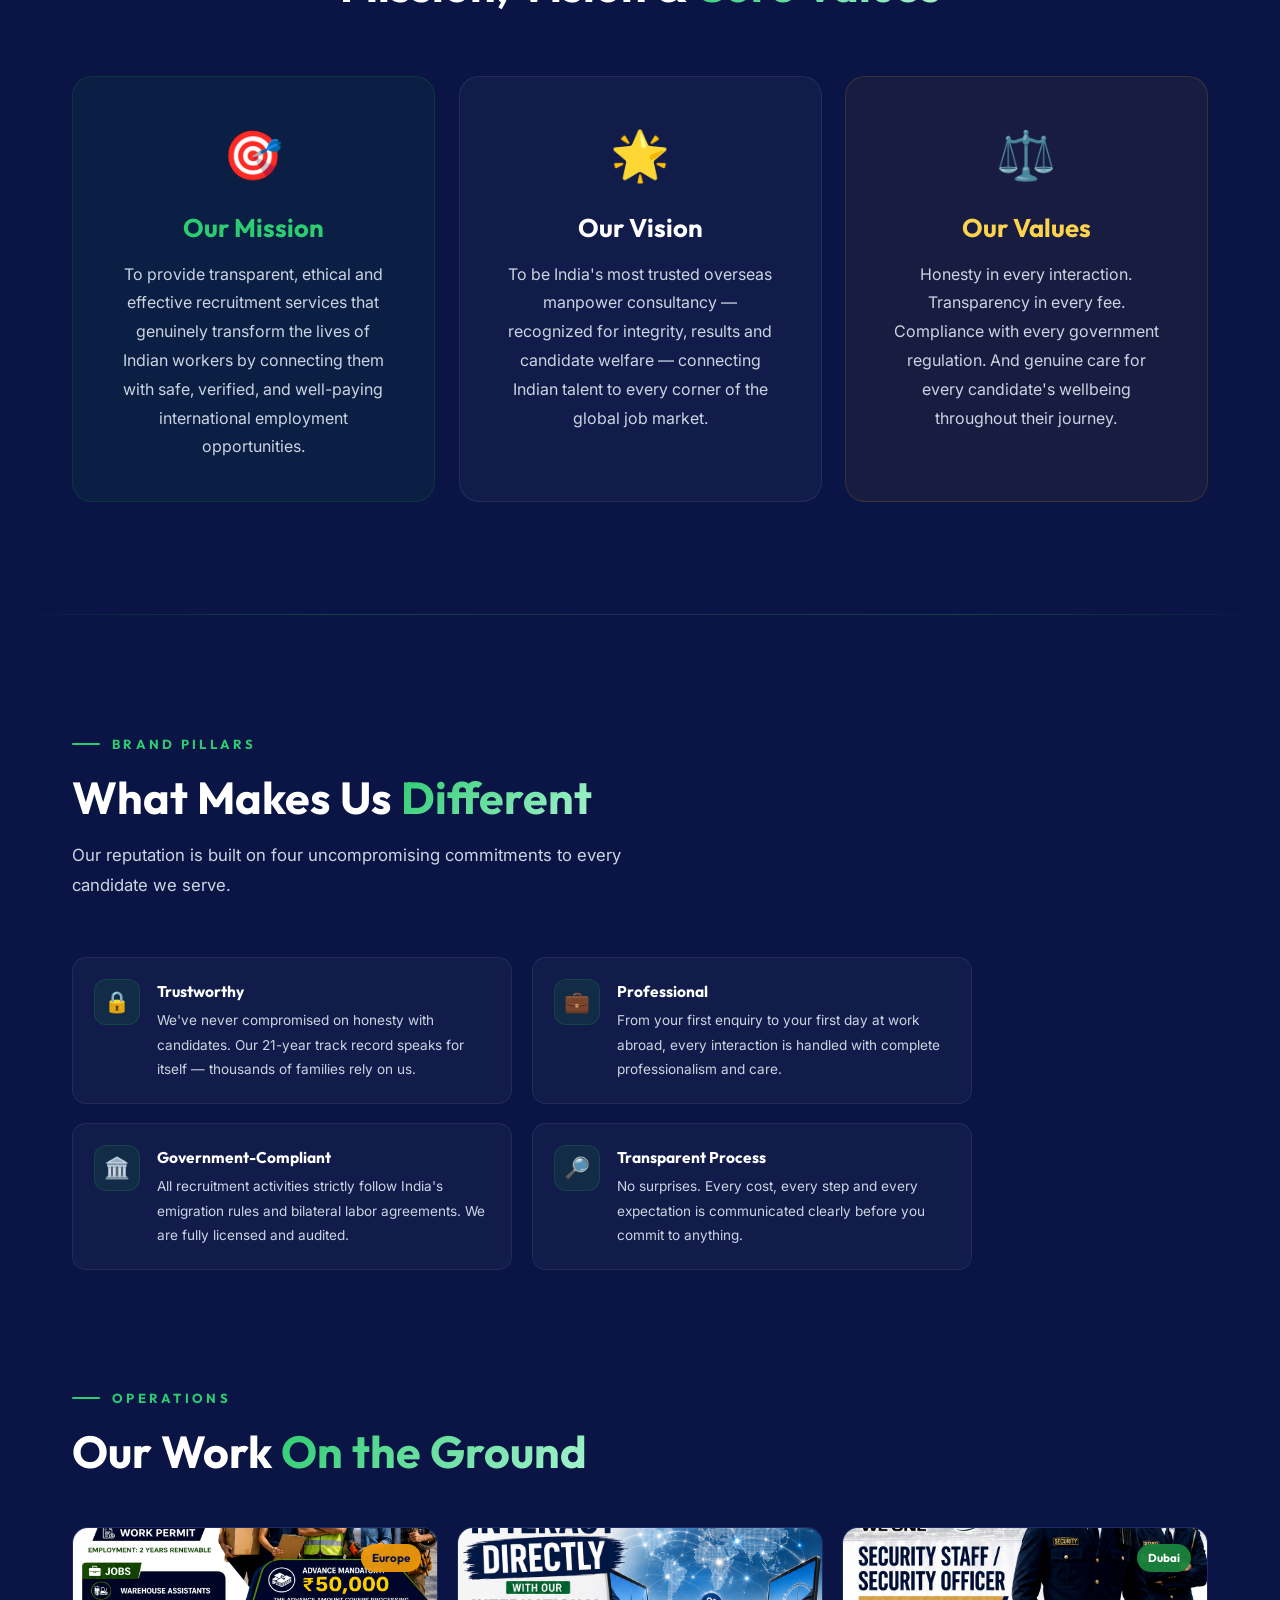
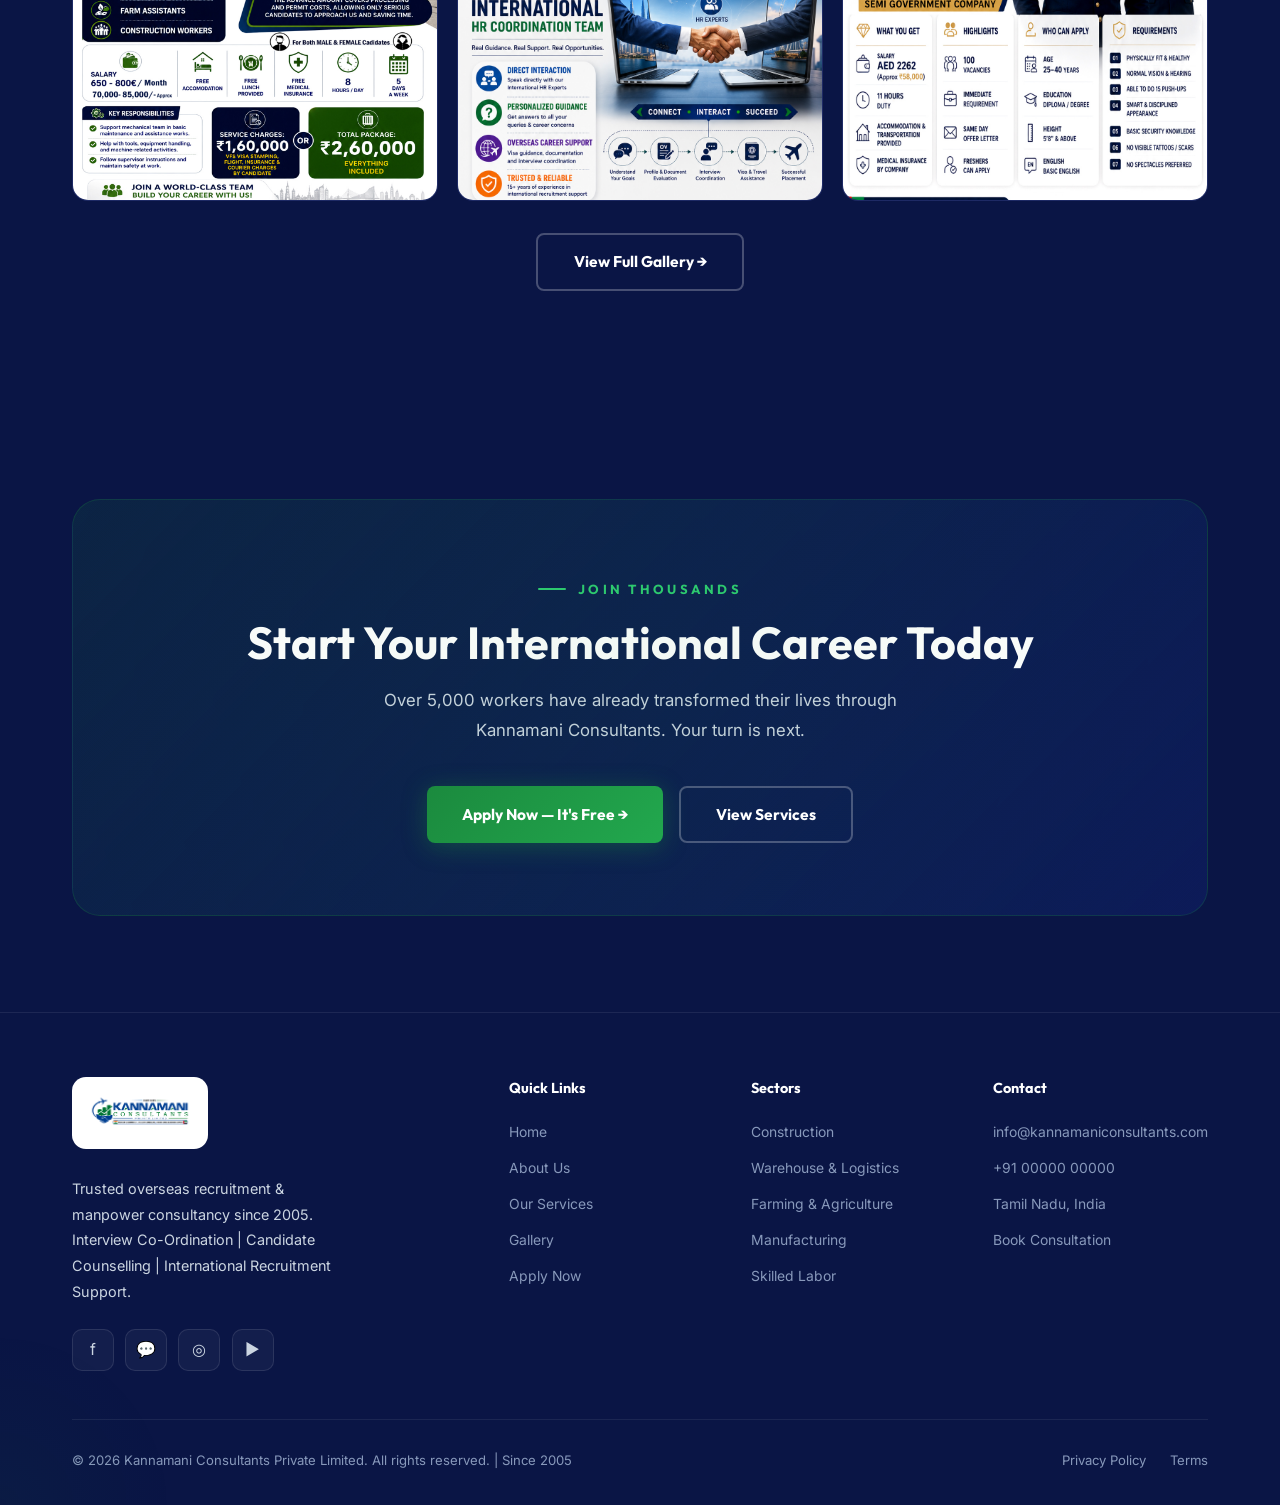
==== commit 6dfdf54d: "Make logo larger and clearer" ====
--- a/about.html
+++ b/about.html
@@ -79,7 +79,7 @@
           <!-- Company logo large display -->
           <div style="background:rgba(255,255,255,0.03);border:1px solid rgba(255,255,255,0.08);border-radius:24px;padding:3rem;display:flex;align-items:center;justify-content:center;margin-bottom:1.5rem;position:relative;overflow:hidden;">
             <div style="position:absolute;inset:0;background:radial-gradient(circle at center,rgba(27,138,62,0.1),transparent 70%);"></div>
-            <img src="Kannamani logo.png" alt="Kannamani Consultants" style="max-width:340px;width:100%;filter:brightness(0) invert(1);position:relative;z-index:1;">
+            <img src="Kannamani logo.png" alt="Kannamani Consultants" style="max-width:360px;width:100%;background:#fff;padding:1.5rem;border-radius:18px;box-shadow:0 10px 40px rgba(0,0,0,0.3);position:relative;z-index:1;">
           </div>
           <!-- Key Pillars -->
           <div style="display:grid;grid-template-columns:1fr 1fr;gap:1rem;">
--- a/css/style.css
+++ b/css/style.css
@@ -32,6 +32,7 @@
   --transition: all 0.35s cubic-bezier(0.4, 0, 0.2, 1);
   --font-heading: 'Outfit', sans-serif;
   --font-body: 'Inter', sans-serif;
+  --topbar-h: 36px;
 }
 
 *, *::before, *::after { margin: 0; padding: 0; box-sizing: border-box; }
@@ -175,7 +176,7 @@
    ============================================= */
 .navbar {
   position: fixed;
-  top: 0; left: 0; right: 0;
+  top: var(--topbar-h); left: 0; right: 0;
   z-index: 1000;
   padding: 1rem 0;
   transition: var(--transition);
@@ -196,13 +197,16 @@
 }
 
 .nav-logo img {
-  height: 52px;
+  height: 78px;
   width: auto;
   object-fit: contain;
-  filter: brightness(0) invert(1);
-  transition: var(--transition);
-}
-.navbar.scrolled .nav-logo img { height: 44px; }
+  background: #fff;
+  padding: 9px 14px;
+  border-radius: 14px;
+  box-shadow: 0 6px 22px rgba(0,0,0,0.28);
+  transition: var(--transition);
+}
+.navbar.scrolled .nav-logo img { height: 64px; padding: 7px 12px; }
 
 .nav-links {
   display: flex;
@@ -246,22 +250,30 @@
 
 /* Top announcement bar */
 .top-bar {
+  position: fixed;
+  top: 0; left: 0; right: 0;
+  z-index: 1001;
+  height: var(--topbar-h);
+  display: flex;
+  align-items: center;
+  justify-content: center;
   background: linear-gradient(90deg, var(--green), var(--navy-mid), var(--green));
   background-size: 200% 100%;
   animation: barFlow 6s linear infinite;
-  padding: 0.5rem 0;
   font-family: var(--font-heading);
   font-size: 0.8rem;
   font-weight: 600;
   text-align: center;
   color: rgba(255,255,255,0.95);
   letter-spacing: 0.05em;
+  white-space: nowrap;
+  overflow: hidden;
 }
 @keyframes barFlow {
   0% { background-position: 0% 0%; }
   100% { background-position: 200% 0%; }
 }
-.top-bar span { margin: 0 1.5rem; }
+.top-bar span { margin: 0 1rem; }
 .top-bar .sep { opacity: 0.5; }
 
 /* =============================================
@@ -273,7 +285,7 @@
   align-items: center;
   position: relative;
   overflow: hidden;
-  padding-top: 6rem;
+  padding-top: 7rem;
 }
 
 .hero-bg {
@@ -420,14 +432,19 @@
   transform: translateX(-5px);
 }
 .dest-flag {
-  font-size: 2.2rem;
+  font-family: var(--font-heading);
+  font-size: 1.05rem;
+  font-weight: 800;
+  letter-spacing: 0.08em;
+  color: var(--white);
   flex-shrink: 0;
   width: 52px;
   height: 52px;
   display: flex;
   align-items: center;
   justify-content: center;
-  background: rgba(255,255,255,0.06);
+  background: linear-gradient(135deg, rgba(27,138,62,0.25), rgba(13,27,94,0.6));
+  border: 1px solid rgba(46,204,113,0.25);
   border-radius: 12px;
 }
 .dest-country {
@@ -952,9 +969,11 @@
   margin-bottom: 3rem;
 }
 .footer-logo img {
-  height: 50px;
-  filter: brightness(0) invert(1);
-  margin-bottom: 1rem;
+  height: 72px;
+  background: #fff;
+  padding: 9px 14px;
+  border-radius: 14px;
+  margin-bottom: 1.2rem;
 }
 .footer-brand p { font-size: 0.9rem; max-width: 270px; margin-bottom: 1.5rem; }
 .footer-heading {
@@ -1012,7 +1031,7 @@
 }
 #loader.hidden { opacity: 0; visibility: hidden; }
 .loader-content { text-align: center; }
-.loader-logo-wrap img { height: 60px; filter: brightness(0) invert(1); margin-bottom: 1.5rem; }
+.loader-logo-wrap img { height: 96px; background: #fff; padding: 12px 18px; border-radius: 16px; margin-bottom: 1.5rem; }
 .loader-bar { width: 180px; height: 3px; background: rgba(255,255,255,0.1); border-radius: 2px; overflow: hidden; margin: 0 auto; }
 .loader-progress { height: 100%; width: 0; background: linear-gradient(90deg, var(--green), var(--green-light)); border-radius: 2px; animation: loadProgress 1.3s ease forwards; }
 @keyframes loadProgress { to { width: 100%; } }
@@ -1087,3 +1106,132 @@
   gap: 2.5rem; z-index: 999;
 }
 .nav-mobile-open .nav-links a { font-size: 1.6rem; }
+
+/* =============================================
+   GALLERY FILTERS (gallery page)
+   ============================================= */
+.gallery-filters {
+  display: flex;
+  flex-wrap: wrap;
+  gap: 0.7rem;
+  justify-content: center;
+  margin-bottom: 3rem;
+}
+.filter-btn {
+  font-family: var(--font-heading);
+  font-weight: 600;
+  font-size: 0.88rem;
+  color: var(--gray-light);
+  background: rgba(255,255,255,0.04);
+  border: 1px solid rgba(255,255,255,0.12);
+  border-radius: 50px;
+  padding: 0.6rem 1.4rem;
+  cursor: pointer;
+  transition: var(--transition);
+}
+.filter-btn:hover {
+  color: var(--white);
+  border-color: rgba(46,204,113,0.4);
+  background: rgba(27,138,62,0.1);
+}
+.filter-btn.active {
+  color: var(--white);
+  background: linear-gradient(135deg, var(--green), var(--green-mid));
+  border-color: transparent;
+  box-shadow: 0 6px 20px rgba(27,138,62,0.35);
+}
+
+/* =============================================
+   FAQ ACCORDION (contact page)
+   ============================================= */
+.faq-item {
+  background: rgba(255,255,255,0.03);
+  border: 1px solid rgba(255,255,255,0.08);
+  border-radius: 14px;
+  overflow: hidden;
+  transition: var(--transition);
+}
+.faq-item:hover { border-color: rgba(27,138,62,0.25); }
+.faq-q {
+  display: flex;
+  justify-content: space-between;
+  align-items: center;
+  gap: 1rem;
+  padding: 1.3rem 1.5rem;
+  cursor: pointer;
+  font-family: var(--font-heading);
+  font-weight: 700;
+  font-size: 1rem;
+  color: var(--white);
+}
+.faq-icon {
+  color: var(--green-light);
+  font-size: 1.5rem;
+  font-weight: 400;
+  flex-shrink: 0;
+  transition: transform 0.3s ease;
+}
+.faq-a {
+  display: none;
+  padding: 0 1.5rem 1.4rem;
+  font-size: 0.92rem;
+  color: var(--gray-light);
+  line-height: 1.8;
+}
+
+/* =============================================
+   ANIMATION POLISH
+   ============================================= */
+.reveal {
+  transition: opacity 0.8s cubic-bezier(0.22, 1, 0.36, 1),
+              transform 0.8s cubic-bezier(0.22, 1, 0.36, 1);
+  will-change: opacity, transform;
+}
+
+/* Button shine sweep on hover */
+.btn::after {
+  content: '';
+  position: absolute;
+  top: 0;
+  left: -120%;
+  width: 70%;
+  height: 100%;
+  background: linear-gradient(120deg, transparent, rgba(255,255,255,0.28), transparent);
+  transform: skewX(-20deg);
+  transition: left 0.6s ease;
+  pointer-events: none;
+}
+.btn:hover::after { left: 130%; }
+
+/* Smooth lazy image fade-in */
+.gallery-item img { opacity: 1; }
+
+/* Gentle float for the live badge dot already pulses; add hero glow ease */
+.hero-glow { transition: transform 0.2s ease-out; }
+
+/* =============================================
+   RESPONSIVE — top announcement bar
+   ============================================= */
+@media (max-width: 1024px) {
+  .top-bar span:nth-child(6),
+  .top-bar span:nth-child(7) { display: none; }
+}
+@media (max-width: 768px) {
+  .top-bar { font-size: 0.72rem; }
+  .top-bar span:nth-child(2),
+  .top-bar span:nth-child(3),
+  .top-bar span:nth-child(4) { display: none; }
+}
+
+/* =============================================
+   ACCESSIBILITY — reduced motion
+   ============================================= */
+@media (prefers-reduced-motion: reduce) {
+  *, *::before, *::after {
+    animation-duration: 0.001ms !important;
+    animation-iteration-count: 1 !important;
+    transition-duration: 0.001ms !important;
+    scroll-behavior: auto !important;
+  }
+  .reveal { opacity: 1 !important; transform: none !important; }
+}
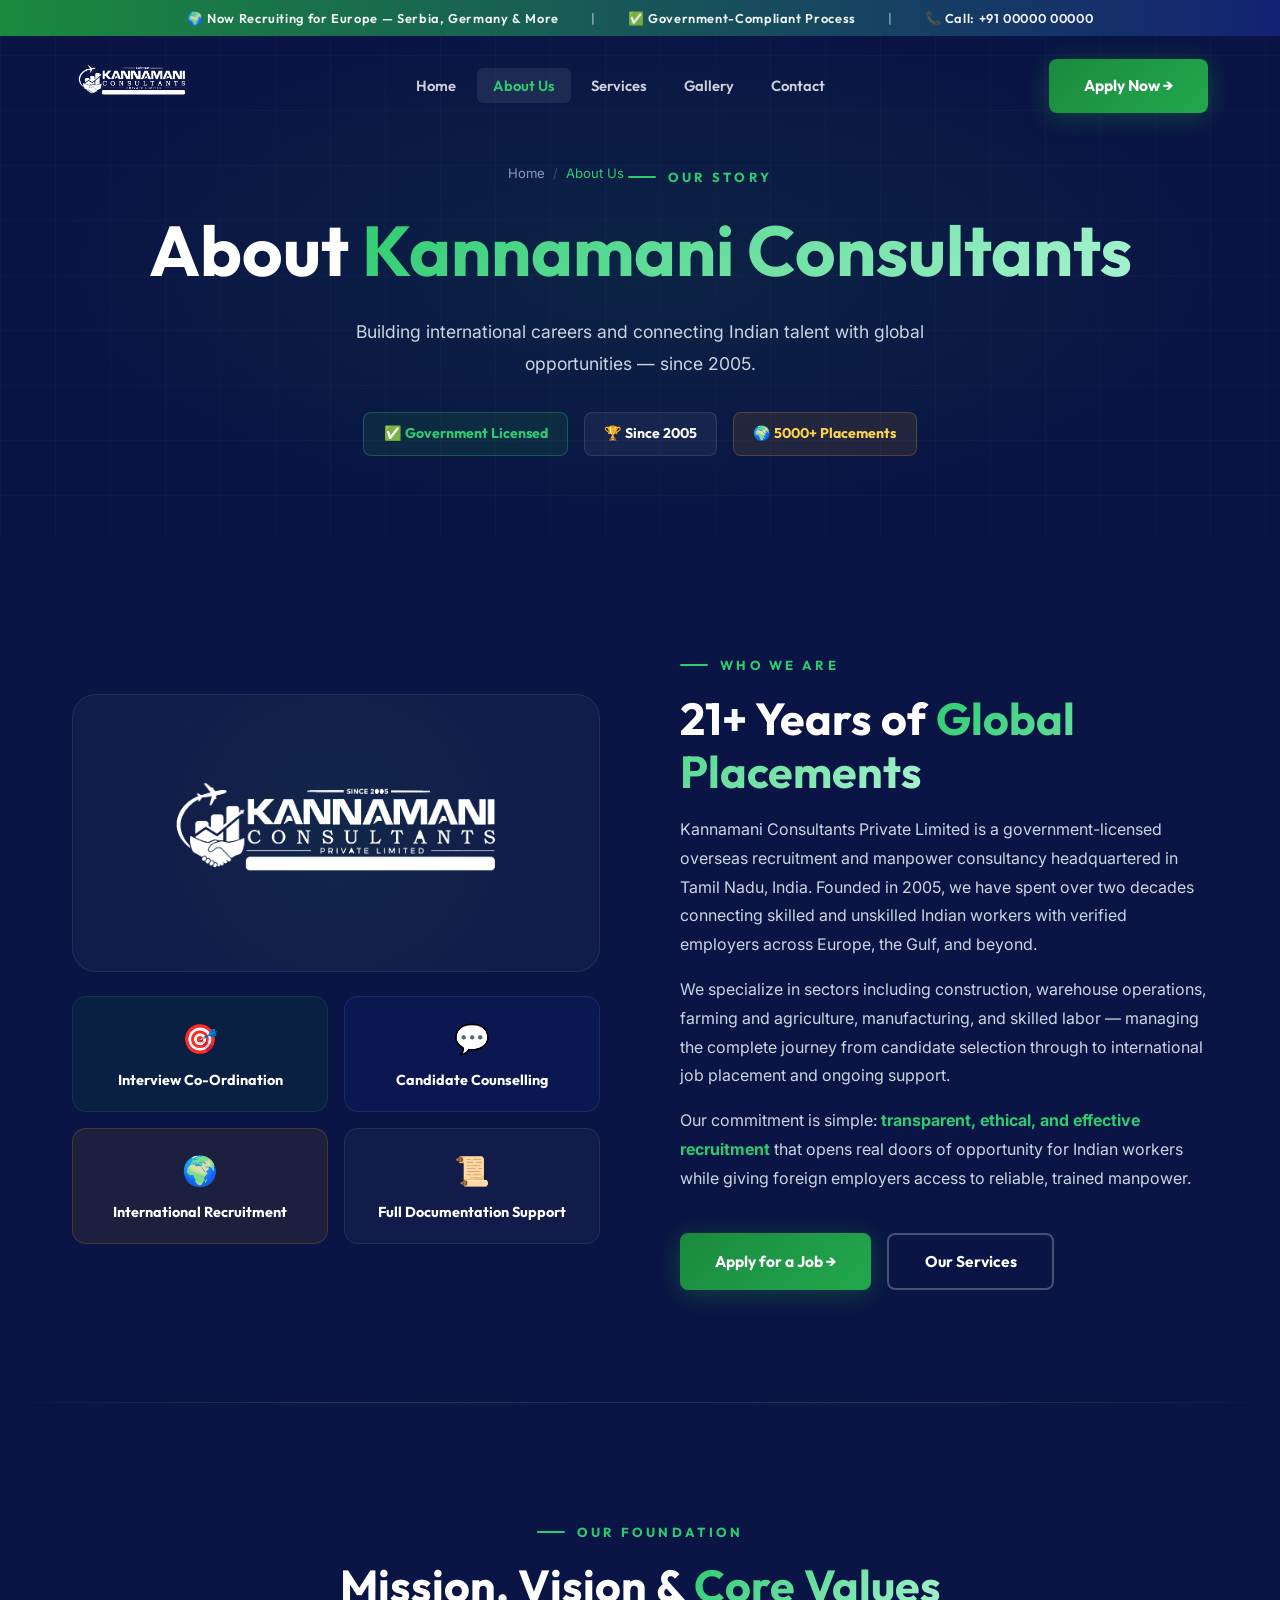
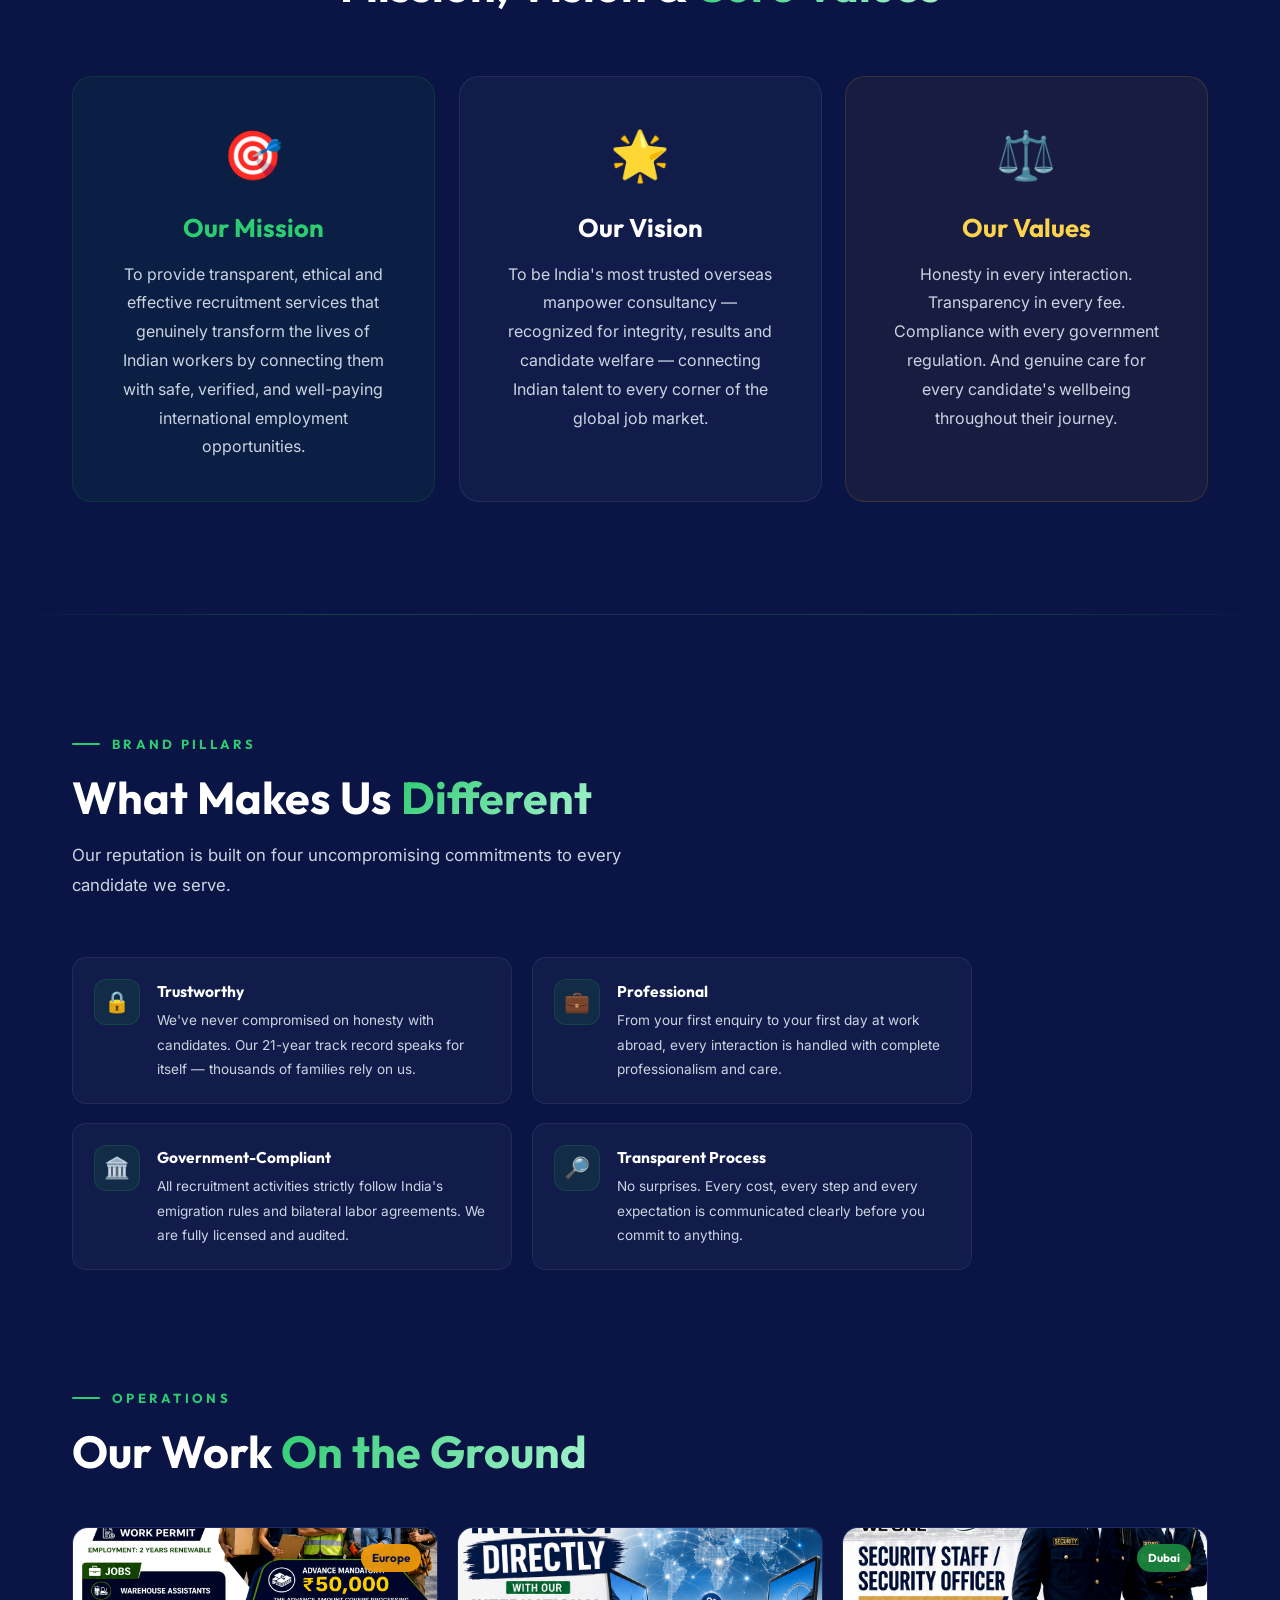
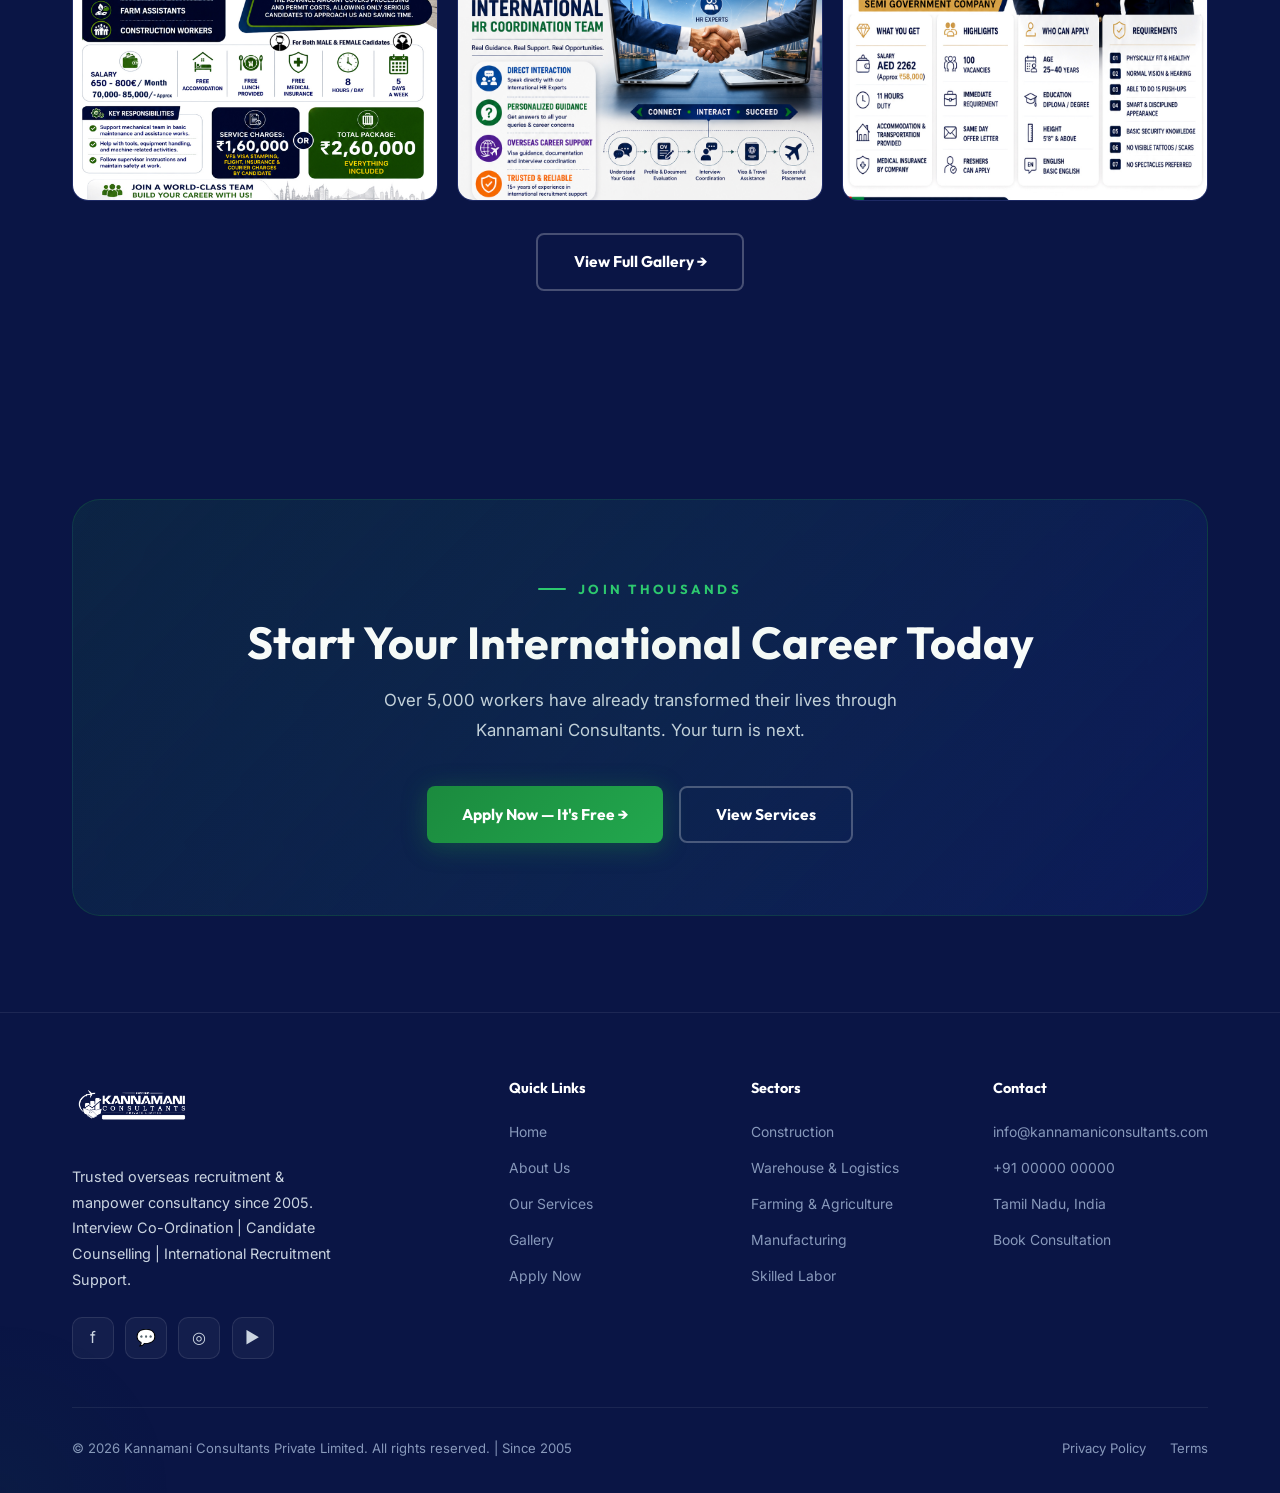
==== commit 367f4044: "Remove white card behind logo, keep enlarged logo" ====
--- a/about.html
+++ b/about.html
@@ -79,7 +79,7 @@
           <!-- Company logo large display -->
           <div style="background:rgba(255,255,255,0.03);border:1px solid rgba(255,255,255,0.08);border-radius:24px;padding:3rem;display:flex;align-items:center;justify-content:center;margin-bottom:1.5rem;position:relative;overflow:hidden;">
             <div style="position:absolute;inset:0;background:radial-gradient(circle at center,rgba(27,138,62,0.1),transparent 70%);"></div>
-            <img src="Kannamani logo.png" alt="Kannamani Consultants" style="max-width:360px;width:100%;background:#fff;padding:1.5rem;border-radius:18px;box-shadow:0 10px 40px rgba(0,0,0,0.3);position:relative;z-index:1;">
+            <img src="Kannamani logo.png" alt="Kannamani Consultants" style="max-width:360px;width:100%;filter:brightness(0) invert(1);position:relative;z-index:1;">
           </div>
           <!-- Key Pillars -->
           <div style="display:grid;grid-template-columns:1fr 1fr;gap:1rem;">
--- a/css/style.css
+++ b/css/style.css
@@ -197,16 +197,13 @@
 }
 
 .nav-logo img {
-  height: 78px;
+  height: 60px;
   width: auto;
   object-fit: contain;
-  background: #fff;
-  padding: 9px 14px;
-  border-radius: 14px;
-  box-shadow: 0 6px 22px rgba(0,0,0,0.28);
-  transition: var(--transition);
-}
-.navbar.scrolled .nav-logo img { height: 64px; padding: 7px 12px; }
+  filter: brightness(0) invert(1);
+  transition: var(--transition);
+}
+.navbar.scrolled .nav-logo img { height: 50px; }
 
 .nav-links {
   display: flex;
@@ -969,10 +966,8 @@
   margin-bottom: 3rem;
 }
 .footer-logo img {
-  height: 72px;
-  background: #fff;
-  padding: 9px 14px;
-  border-radius: 14px;
+  height: 60px;
+  filter: brightness(0) invert(1);
   margin-bottom: 1.2rem;
 }
 .footer-brand p { font-size: 0.9rem; max-width: 270px; margin-bottom: 1.5rem; }
@@ -1031,7 +1026,7 @@
 }
 #loader.hidden { opacity: 0; visibility: hidden; }
 .loader-content { text-align: center; }
-.loader-logo-wrap img { height: 96px; background: #fff; padding: 12px 18px; border-radius: 16px; margin-bottom: 1.5rem; }
+.loader-logo-wrap img { height: 76px; filter: brightness(0) invert(1); margin-bottom: 1.5rem; }
 .loader-bar { width: 180px; height: 3px; background: rgba(255,255,255,0.1); border-radius: 2px; overflow: hidden; margin: 0 auto; }
 .loader-progress { height: 100%; width: 0; background: linear-gradient(90deg, var(--green), var(--green-light)); border-radius: 2px; animation: loadProgress 1.3s ease forwards; }
 @keyframes loadProgress { to { width: 100%; } }
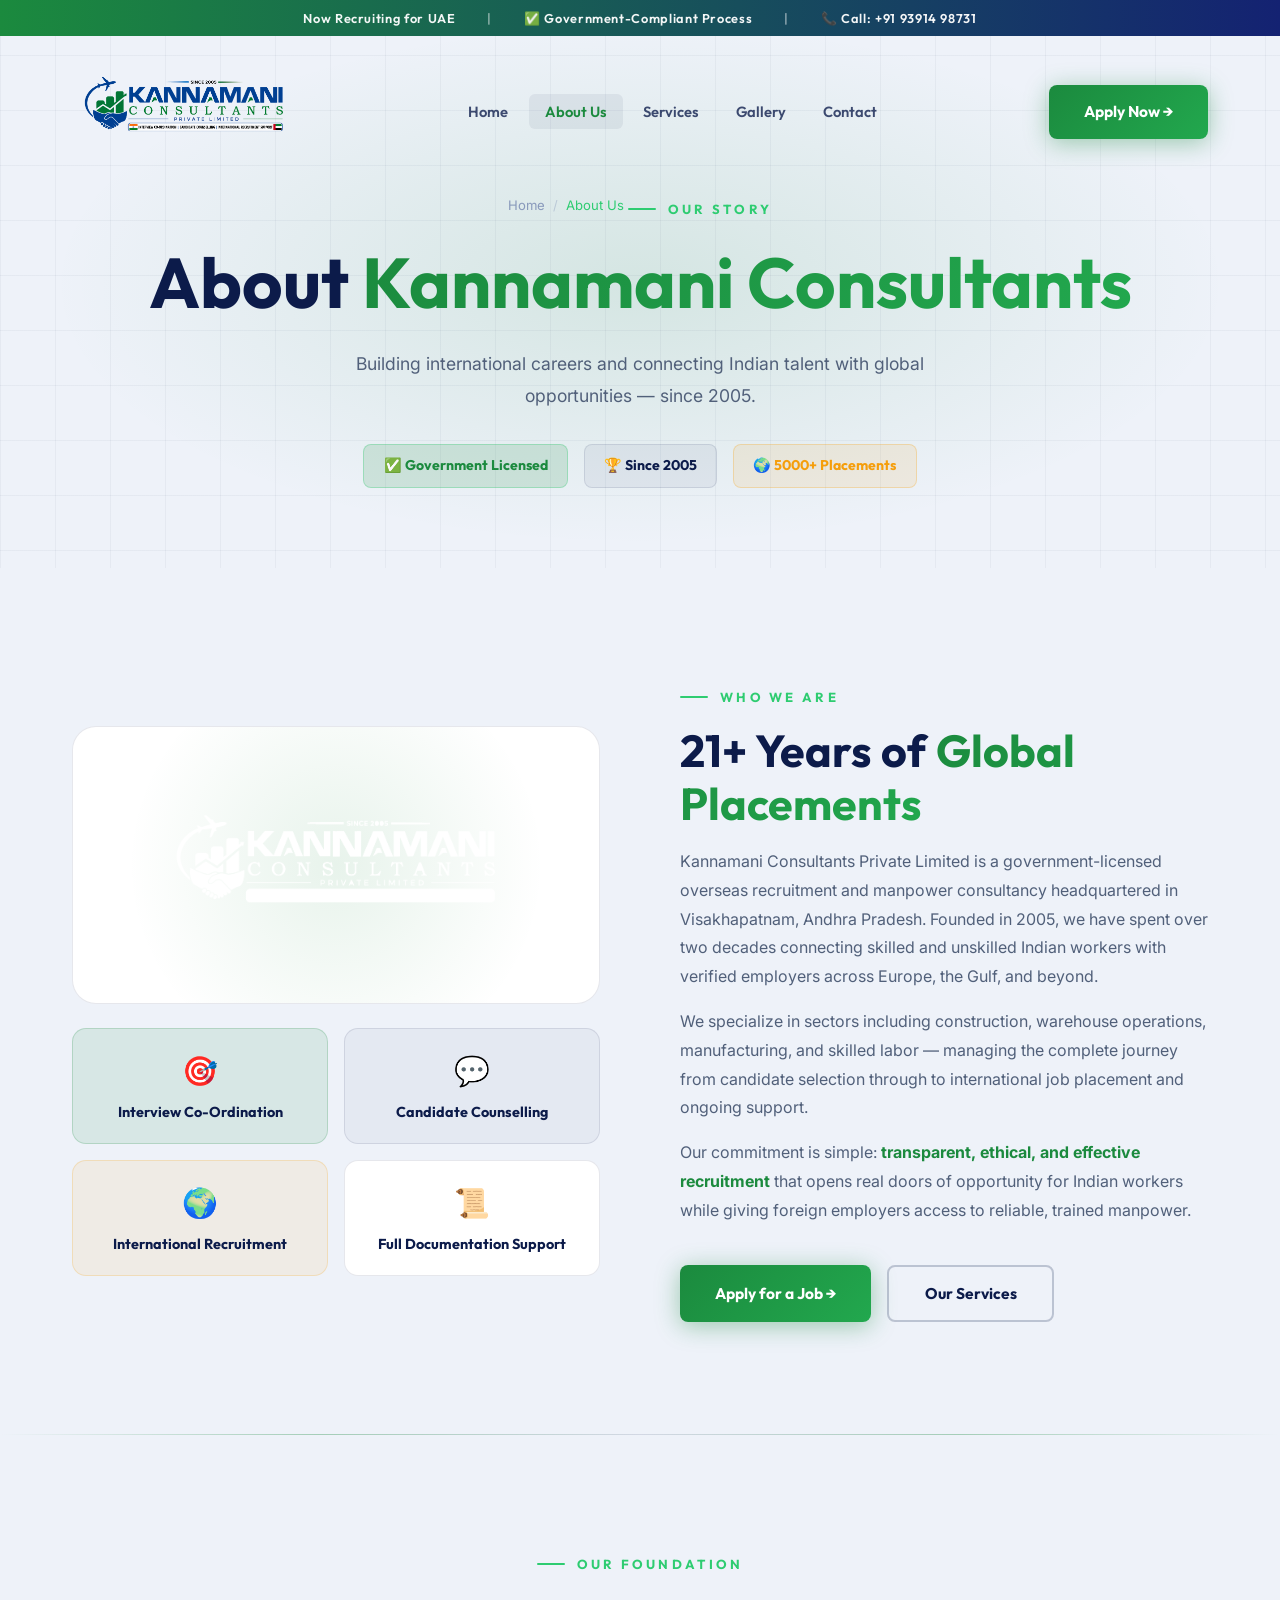
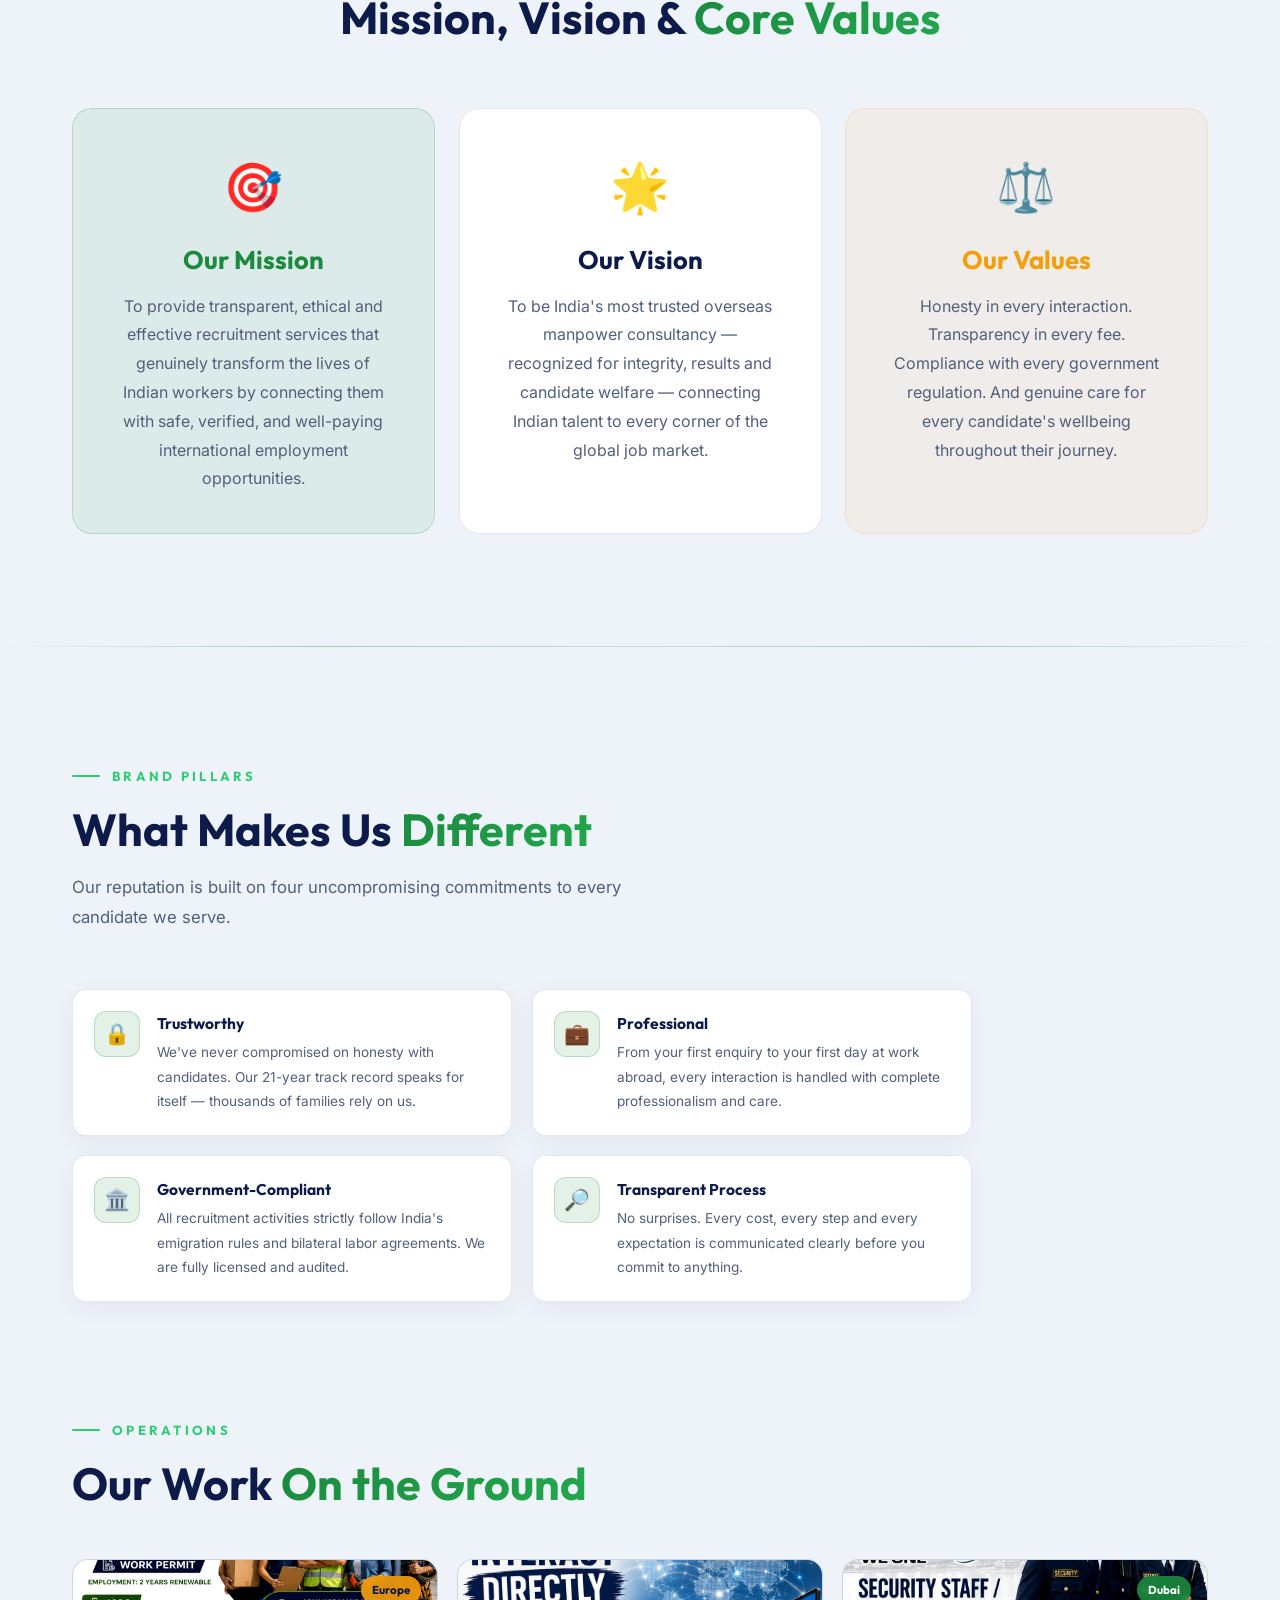
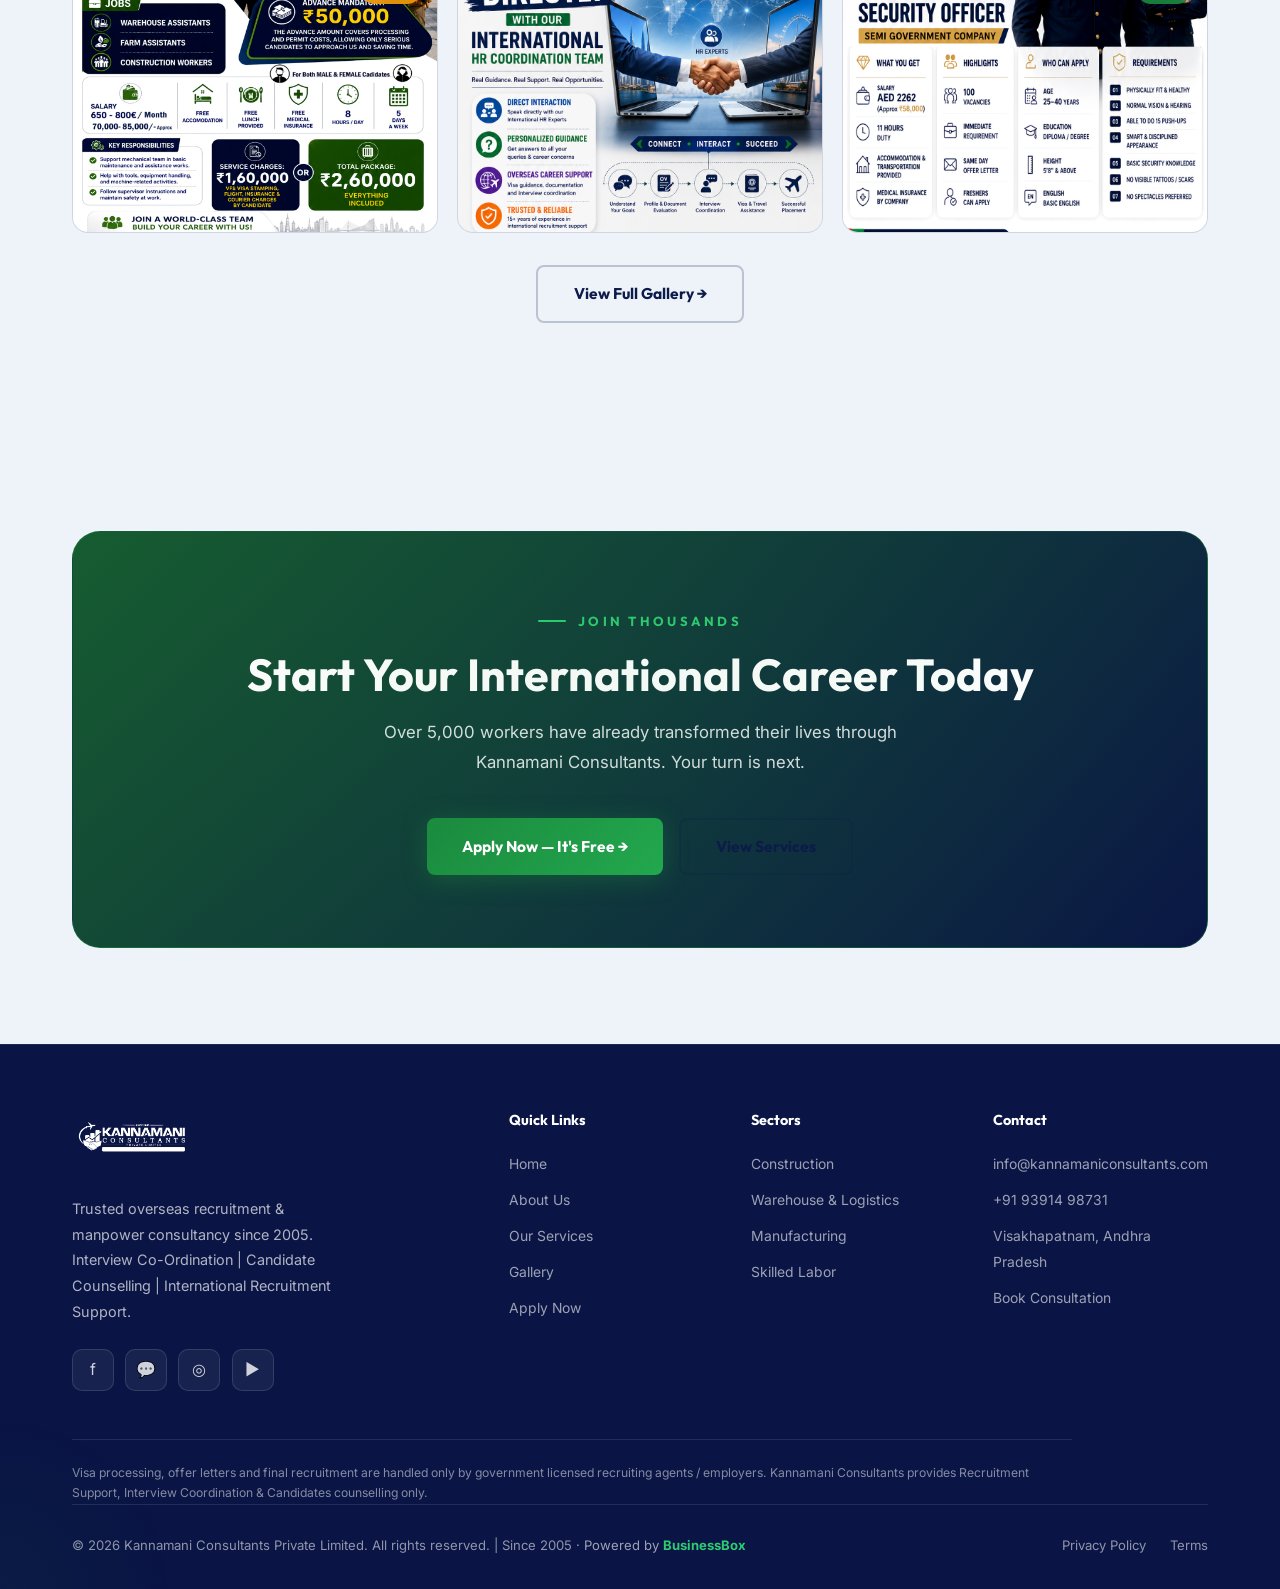
==== commit ff84d6a6: "Light theme, UAE focus, SEO/AIO, plane animation, footer disclaimer + many edits" ====
--- a/about.html
+++ b/about.html
@@ -5,7 +5,29 @@
   <meta name="viewport" content="width=device-width, initial-scale=1.0">
   <title>About Us — Kannamani Consultants Pvt Ltd | Since 2005</title>
   <meta name="description" content="Kannamani Consultants Private Limited — 21+ years of trusted overseas recruitment. Learn about our mission, values and government-compliant process.">
+  <meta name="keywords" content="about Kannamani Consultants, overseas recruitment agency, manpower consultancy Visakhapatnam, since 2005, government licensed recruiter">
+  <meta name="author" content="Kannamani Consultants Private Limited">
+  <meta name="robots" content="index, follow, max-image-preview:large">
+  <meta name="theme-color" content="#0A1545">
+  <link rel="canonical" href="https://kannamani.vercel.app/about.html">
+  <link rel="icon" type="image/png" href="Icon.png">
+  <meta property="og:type" content="website">
+  <meta property="og:site_name" content="Kannamani Consultants Private Limited">
+  <meta property="og:title" content="About Kannamani Consultants — 21+ Years of Overseas Recruitment">
+  <meta property="og:description" content="Government-licensed overseas manpower consultancy since 2005, based in Visakhapatnam. Our mission, vision and values.">
+  <meta property="og:url" content="https://kannamani.vercel.app/about.html">
+  <meta property="og:image" content="https://kannamani.vercel.app/Kannamani%20logo.png">
+  <meta name="twitter:card" content="summary_large_image">
+  <meta name="twitter:title" content="About Kannamani Consultants">
+  <meta name="twitter:description" content="21+ years connecting Indian talent with verified overseas employers.">
+  <meta name="twitter:image" content="https://kannamani.vercel.app/Kannamani%20logo.png">
+  <script>try{if(sessionStorage.getItem('kc_seen'))document.documentElement.classList.add('skip-loader');}catch(e){}</script>
   <link rel="stylesheet" href="css/style.css">
+  <script type="application/ld+json">
+  {"@context":"https://schema.org","@type":"BreadcrumbList","itemListElement":[
+    {"@type":"ListItem","position":1,"name":"Home","item":"https://kannamani.vercel.app/index.html"},
+    {"@type":"ListItem","position":2,"name":"About Us","item":"https://kannamani.vercel.app/about.html"}]}
+  </script>
 </head>
 <body>
 
@@ -17,11 +39,11 @@
   </div>
 
   <div class="top-bar">
-    <span>🌍 Now Recruiting for Europe — Serbia, Germany & More</span>
+    <span>Now Recruiting for UAE</span>
     <span class="sep">|</span>
     <span>✅ Government-Compliant Process</span>
     <span class="sep">|</span>
-    <span>📞 Call: +91 00000 00000</span>
+    <span>📞 Call: +91 93914 98731</span>
   </div>
 
   <nav class="navbar">
@@ -53,16 +75,16 @@
           <a href="index.html">Home</a><span class="sep">/</span><span class="cur">About Us</span>
         </div>
         <div class="section-label" style="justify-content:center;">Our Story</div>
-        <h1>About <span style="background:linear-gradient(135deg,#2ECC71,#A7F3D0);-webkit-background-clip:text;-webkit-text-fill-color:transparent;background-clip:text;">Kannamani Consultants</span></h1>
+        <h1>About <span style="background:linear-gradient(135deg,#1B8A3E,#22A84E);-webkit-background-clip:text;-webkit-text-fill-color:transparent;background-clip:text;">Kannamani Consultants</span></h1>
         <p style="max-width:650px;margin:1.5rem auto 0;font-size:1.1rem;">Building international careers and connecting Indian talent with global opportunities — since 2005.</p>
         <div style="margin-top:2rem;display:flex;align-items:center;justify-content:center;gap:1rem;flex-wrap:wrap;">
-          <div style="background:rgba(27,138,62,0.15);border:1px solid rgba(46,204,113,0.3);border-radius:8px;padding:0.6rem 1.2rem;font-family:var(--font-heading);font-weight:700;font-size:0.88rem;color:var(--green-light);">
+          <div style="background:rgba(27,138,62,0.15);border:1px solid rgba(46,204,113,0.3);border-radius:8px;padding:0.6rem 1.2rem;font-family:var(--font-heading);font-weight:700;font-size:0.88rem;color:var(--green);">
             ✅ Government Licensed
           </div>
-          <div style="background:rgba(255,255,255,0.05);border:1px solid rgba(255,255,255,0.1);border-radius:8px;padding:0.6rem 1.2rem;font-family:var(--font-heading);font-weight:700;font-size:0.88rem;color:var(--white);">
+          <div style="background:rgba(12,27,74,0.05);border:1px solid var(--line);border-radius:8px;padding:0.6rem 1.2rem;font-family:var(--font-heading);font-weight:700;font-size:0.88rem;color:var(--ink);">
             🏆 Since 2005
           </div>
-          <div style="background:rgba(245,158,11,0.1);border:1px solid rgba(245,158,11,0.25);border-radius:8px;padding:0.6rem 1.2rem;font-family:var(--font-heading);font-weight:700;font-size:0.88rem;color:var(--gold-light);">
+          <div style="background:rgba(245,158,11,0.1);border:1px solid rgba(245,158,11,0.25);border-radius:8px;padding:0.6rem 1.2rem;font-family:var(--font-heading);font-weight:700;font-size:0.88rem;color:var(--gold);">
             🌍 5000+ Placements
           </div>
         </div>
@@ -77,7 +99,7 @@
 
         <div class="reveal">
           <!-- Company logo large display -->
-          <div style="background:rgba(255,255,255,0.03);border:1px solid rgba(255,255,255,0.08);border-radius:24px;padding:3rem;display:flex;align-items:center;justify-content:center;margin-bottom:1.5rem;position:relative;overflow:hidden;">
+          <div style="background:var(--surface);border:1px solid var(--line);border-radius:24px;padding:3rem;display:flex;align-items:center;justify-content:center;margin-bottom:1.5rem;position:relative;overflow:hidden;">
             <div style="position:absolute;inset:0;background:radial-gradient(circle at center,rgba(27,138,62,0.1),transparent 70%);"></div>
             <img src="Kannamani logo.png" alt="Kannamani Consultants" style="max-width:360px;width:100%;filter:brightness(0) invert(1);position:relative;z-index:1;">
           </div>
@@ -85,19 +107,19 @@
           <div style="display:grid;grid-template-columns:1fr 1fr;gap:1rem;">
             <div style="background:rgba(27,138,62,0.1);border:1px solid rgba(27,138,62,0.2);border-radius:14px;padding:1.2rem;text-align:center;">
               <div style="font-size:1.8rem;margin-bottom:0.4rem;">🎯</div>
-              <div style="font-family:var(--font-heading);font-weight:700;font-size:0.9rem;color:var(--white);">Interview Co-Ordination</div>
+              <div style="font-family:var(--font-heading);font-weight:700;font-size:0.9rem;color:var(--ink);">Interview Co-Ordination</div>
             </div>
-            <div style="background:rgba(13,27,94,0.5);border:1px solid rgba(255,255,255,0.08);border-radius:14px;padding:1.2rem;text-align:center;">
+            <div style="background:rgba(12,27,74,0.04);border:1px solid var(--line);border-radius:14px;padding:1.2rem;text-align:center;">
               <div style="font-size:1.8rem;margin-bottom:0.4rem;">💬</div>
-              <div style="font-family:var(--font-heading);font-weight:700;font-size:0.9rem;color:var(--white);">Candidate Counselling</div>
+              <div style="font-family:var(--font-heading);font-weight:700;font-size:0.9rem;color:var(--ink);">Candidate Counselling</div>
             </div>
             <div style="background:rgba(245,158,11,0.08);border:1px solid rgba(245,158,11,0.2);border-radius:14px;padding:1.2rem;text-align:center;">
               <div style="font-size:1.8rem;margin-bottom:0.4rem;">🌍</div>
-              <div style="font-family:var(--font-heading);font-weight:700;font-size:0.9rem;color:var(--white);">International Recruitment</div>
+              <div style="font-family:var(--font-heading);font-weight:700;font-size:0.9rem;color:var(--ink);">International Recruitment</div>
             </div>
-            <div style="background:rgba(255,255,255,0.03);border:1px solid rgba(255,255,255,0.08);border-radius:14px;padding:1.2rem;text-align:center;">
+            <div style="background:var(--surface);border:1px solid var(--line);border-radius:14px;padding:1.2rem;text-align:center;">
               <div style="font-size:1.8rem;margin-bottom:0.4rem;">📜</div>
-              <div style="font-family:var(--font-heading);font-weight:700;font-size:0.9rem;color:var(--white);">Full Documentation Support</div>
+              <div style="font-family:var(--font-heading);font-weight:700;font-size:0.9rem;color:var(--ink);">Full Documentation Support</div>
             </div>
           </div>
         </div>
@@ -105,9 +127,9 @@
         <div class="reveal reveal-delay-1">
           <div class="section-label">Who We Are</div>
           <h2 class="section-title">21+ Years of <span class="highlight">Global Placements</span></h2>
-          <p>Kannamani Consultants Private Limited is a government-licensed overseas recruitment and manpower consultancy headquartered in Tamil Nadu, India. Founded in 2005, we have spent over two decades connecting skilled and unskilled Indian workers with verified employers across Europe, the Gulf, and beyond.</p>
-          <p style="margin-top:1rem;">We specialize in sectors including construction, warehouse operations, farming and agriculture, manufacturing, and skilled labor — managing the complete journey from candidate selection through to international job placement and ongoing support.</p>
-          <p style="margin-top:1rem;">Our commitment is simple: <strong style="color:var(--green-light);">transparent, ethical, and effective recruitment</strong> that opens real doors of opportunity for Indian workers while giving foreign employers access to reliable, trained manpower.</p>
+          <p>Kannamani Consultants Private Limited is a government-licensed overseas recruitment and manpower consultancy headquartered in Visakhapatnam, Andhra Pradesh. Founded in 2005, we have spent over two decades connecting skilled and unskilled Indian workers with verified employers across Europe, the Gulf, and beyond.</p>
+          <p style="margin-top:1rem;">We specialize in sectors including construction, warehouse operations, manufacturing, and skilled labor — managing the complete journey from candidate selection through to international job placement and ongoing support.</p>
+          <p style="margin-top:1rem;">Our commitment is simple: <strong style="color:var(--green);">transparent, ethical, and effective recruitment</strong> that opens real doors of opportunity for Indian workers while giving foreign employers access to reliable, trained manpower.</p>
 
           <div style="margin-top:2.5rem;display:flex;gap:1rem;">
             <a href="contact.html" class="btn btn-primary" id="about-apply-btn">Apply for a Job →</a>
@@ -132,19 +154,19 @@
 
         <div style="background:rgba(27,138,62,0.08);border:1px solid rgba(27,138,62,0.2);border-radius:20px;padding:2.5rem;text-align:center;" class="reveal reveal-delay-1">
           <div style="font-size:3rem;margin-bottom:1.2rem;">🎯</div>
-          <h3 style="color:var(--green-light);margin-bottom:1rem;">Our Mission</h3>
+          <h3 style="color:var(--green);margin-bottom:1rem;">Our Mission</h3>
           <p>To provide transparent, ethical and effective recruitment services that genuinely transform the lives of Indian workers by connecting them with safe, verified, and well-paying international employment opportunities.</p>
         </div>
 
-        <div style="background:rgba(255,255,255,0.03);border:1px solid rgba(255,255,255,0.08);border-radius:20px;padding:2.5rem;text-align:center;" class="reveal reveal-delay-2">
+        <div style="background:var(--surface);border:1px solid var(--line);border-radius:20px;padding:2.5rem;text-align:center;" class="reveal reveal-delay-2">
           <div style="font-size:3rem;margin-bottom:1.2rem;">🌟</div>
-          <h3 style="color:var(--white);margin-bottom:1rem;">Our Vision</h3>
+          <h3 style="color:var(--ink);margin-bottom:1rem;">Our Vision</h3>
           <p>To be India's most trusted overseas manpower consultancy — recognized for integrity, results and candidate welfare — connecting Indian talent to every corner of the global job market.</p>
         </div>
 
         <div style="background:rgba(245,158,11,0.06);border:1px solid rgba(245,158,11,0.15);border-radius:20px;padding:2.5rem;text-align:center;" class="reveal reveal-delay-3">
           <div style="font-size:3rem;margin-bottom:1.2rem;">⚖️</div>
-          <h3 style="color:var(--gold-light);margin-bottom:1rem;">Our Values</h3>
+          <h3 style="color:var(--gold);margin-bottom:1rem;">Our Values</h3>
           <p>Honesty in every interaction. Transparency in every fee. Compliance with every government regulation. And genuine care for every candidate's wellbeing throughout their journey.</p>
         </div>
 
@@ -270,7 +292,6 @@
           <ul class="footer-links">
             <li><a href="services.html">Construction</a></li>
             <li><a href="services.html">Warehouse & Logistics</a></li>
-            <li><a href="services.html">Farming & Agriculture</a></li>
             <li><a href="services.html">Manufacturing</a></li>
             <li><a href="services.html">Skilled Labor</a></li>
           </ul>
@@ -279,14 +300,17 @@
           <div class="footer-heading">Contact</div>
           <ul class="footer-links">
             <li><a href="mailto:info@kannamaniconsultants.com">info@kannamaniconsultants.com</a></li>
-            <li><a href="#">+91 00000 00000</a></li>
-            <li><a href="#">Tamil Nadu, India</a></li>
+            <li><a href="#">+91 93914 98731</a></li>
+            <li><a href="#">Visakhapatnam, Andhra Pradesh</a></li>
             <li><a href="contact.html">Book Consultation</a></li>
           </ul>
         </div>
       </div>
+      <div class="footer-disclaimer">
+        Visa processing, offer letters and final recruitment are handled only by government licensed recruiting agents / employers. Kannamani Consultants provides Recruitment Support, Interview Coordination &amp; Candidates counselling only.
+      </div>
       <div class="footer-bottom">
-        <p>© 2026 Kannamani Consultants Private Limited. All rights reserved. | Since 2005</p>
+        <p>© 2026 Kannamani Consultants Private Limited. All rights reserved. | Since 2005 <span class="powered-by">· Powered by <b>BusinessBox</b></span></p>
         <div class="footer-bottom-links">
           <a href="#">Privacy Policy</a><a href="#">Terms</a>
         </div>
--- a/css/style.css
+++ b/css/style.css
@@ -197,13 +197,13 @@
 }
 
 .nav-logo img {
-  height: 60px;
+  height: 112px;
   width: auto;
   object-fit: contain;
   filter: brightness(0) invert(1);
   transition: var(--transition);
 }
-.navbar.scrolled .nav-logo img { height: 50px; }
+.navbar.scrolled .nav-logo img { height: 78px; }
 
 .nav-links {
   display: flex;
@@ -282,7 +282,7 @@
   align-items: center;
   position: relative;
   overflow: hidden;
-  padding-top: 7rem;
+  padding-top: 12rem;
 }
 
 .hero-bg {
@@ -899,7 +899,7 @@
    PAGE HERO (inner pages)
    ============================================= */
 .page-hero {
-  padding: 10rem 0 5rem;
+  padding: 12rem 0 5rem;
   position: relative;
   overflow: hidden;
   text-align: center;
@@ -1230,3 +1230,167 @@
   }
   .reveal { opacity: 1 !important; transform: none !important; }
 }
+
+/* =====================================================
+   LIGHT THEME — almost-white premium redesign
+   ===================================================== */
+:root{
+  --bg: #EEF2F9;
+  --bg-soft: #F6F8FC;
+  --surface: #FFFFFF;
+  --ink: #0C1B4A;
+  --ink-soft: #51607A;
+  --line: rgba(12,27,74,0.10);
+}
+body{ background: var(--bg); color: var(--ink); }
+p{ color: var(--ink-soft); }
+::selection{ background: rgba(27,138,62,0.18); }
+::-webkit-scrollbar-track{ background: var(--bg); }
+
+/* Navbar */
+.nav-logo img{ filter: none; }
+.hamburger span{ background: var(--ink); }
+.nav-links a{ color: rgba(12,27,74,0.78); }
+.nav-links a:hover, .nav-links a.active{ background: rgba(12,27,74,0.06); color: var(--ink); }
+.nav-links a.active{ color: var(--green); }
+.navbar.scrolled{
+  background: rgba(255,255,255,0.92);
+  border-bottom: 1px solid var(--line);
+  box-shadow: 0 6px 28px rgba(12,27,74,0.08);
+}
+.nav-mobile-open .nav-links{ background: rgba(255,255,255,0.98); }
+.nav-mobile-open .nav-links a{ color: var(--ink); }
+
+/* Hero (light) */
+.hero-bg{
+  background: radial-gradient(ellipse at 72% 45%, rgba(27,138,62,0.10) 0%, transparent 60%),
+             radial-gradient(ellipse at 18% 85%, rgba(12,27,74,0.06) 0%, transparent 60%);
+}
+.hero-grid, .page-hero-grid{
+  background-image:
+    linear-gradient(rgba(12,27,74,0.045) 1px, transparent 1px),
+    linear-gradient(90deg, rgba(12,27,74,0.045) 1px, transparent 1px);
+}
+.hero-glow{ background: radial-gradient(circle, rgba(27,138,62,0.10) 0%, transparent 70%); }
+.hero-title .company-name{ color: rgba(12,27,74,0.62); }
+.hero-stats{ background: var(--surface); border-color: var(--line); box-shadow: 0 10px 30px rgba(12,27,74,0.06); }
+.hero-stat{ border-right-color: var(--line); }
+.hero-stat-num{ color: var(--ink); }
+
+/* Destination cards */
+.destination-card{ background: var(--surface); border-color: var(--line); box-shadow: 0 6px 20px rgba(12,27,74,0.05); }
+.destination-card:hover{ background: #F2FBF5; border-color: rgba(27,138,62,0.4); }
+.dest-flag{ background: linear-gradient(135deg, rgba(27,138,62,0.18), rgba(12,27,74,0.10)); border-color: rgba(27,138,62,0.25); color: var(--ink); }
+.dest-country{ color: var(--ink); }
+.dest-jobs{ color: var(--green); }
+
+/* Headings highlight */
+.section-title .highlight{ background: linear-gradient(135deg, var(--green), var(--green-mid)); -webkit-background-clip:text; background-clip:text; -webkit-text-fill-color:transparent; }
+
+/* Cards */
+.sector-card,.why-item,.cert-card,.testi-card{
+  background: var(--surface); border-color: var(--line);
+  box-shadow: 0 6px 24px rgba(12,27,74,0.05);
+}
+.sector-card:hover,.why-item:hover{ background:#F2FBF5; border-color: rgba(27,138,62,0.35); }
+.cert-card:hover{ background:#FFF8EC; }
+.sector-card h3, .why-item-title, .cert-title, .testi-name{ color: var(--ink); }
+.stag{ background: rgba(12,27,74,0.05); border-color: var(--line); color: var(--ink-soft); }
+.sector-icon, .why-icon{ background: rgba(27,138,62,0.12); border-color: rgba(27,138,62,0.22); }
+.testi-text{ color: var(--ink-soft); }
+.testi-origin{ color: var(--green); }
+.testi-author{ border-top-color: var(--line); }
+
+/* Journey / stats */
+.step-circle{ background: var(--surface); border-color: rgba(27,138,62,0.45); box-shadow: 0 6px 18px rgba(12,27,74,0.06); }
+.step-label{ color: var(--ink); }
+.stats-bar{ background: var(--bg-soft); border-top:1px solid var(--line); border-bottom:1px solid var(--line); }
+.stat-big{ color: var(--ink); }
+
+/* Gallery */
+.gallery-item{ background:#E6EBF4; border-color: var(--line); }
+.filter-btn{ background: var(--surface); border-color: var(--line); color: var(--ink-soft); }
+.filter-btn:hover{ background:#F2FBF5; color: var(--ink); }
+
+/* Contact / forms */
+.ci{ background: var(--surface); border-color: var(--line); box-shadow:0 4px 16px rgba(12,27,74,0.05); }
+.ci-val{ color: var(--ink); }
+.ci-icon{ background: rgba(27,138,62,0.12); border-color: rgba(27,138,62,0.22); }
+.soc-btn{ background: var(--surface); border-color: var(--line); color: var(--ink-soft); }
+.form-wrap{ background: var(--surface); border-color: var(--line); box-shadow: 0 12px 40px rgba(12,27,74,0.08); }
+.form-wrap h3{ color: var(--ink); }
+.form-group label{ color: var(--ink-soft); }
+.form-group input,.form-group textarea,.form-group select{ background:#F6F8FC; border-color: var(--line); color: var(--ink); }
+.form-group input::placeholder,.form-group textarea::placeholder{ color:#9aa6bd; }
+.form-group input:focus,.form-group textarea:focus,.form-group select:focus{ background:#fff; }
+.form-group select option{ background:#fff; color: var(--ink); }
+.faq-q{ color: var(--ink); }
+
+/* Buttons */
+.btn-outline{ color: var(--ink); border-color: rgba(12,27,74,0.22); }
+.btn-outline:hover{ color: var(--green); border-color: var(--green); }
+
+/* CTA — premium dark band */
+.cta-card{ background: linear-gradient(135deg, #165C30, #0A1545); border-color: rgba(27,138,62,0.35); }
+.cta-card h2{ color:#fff; }
+.cta-card p{ color: rgba(255,255,255,0.85); }
+
+/* Divider */
+.gradient-divider{ background: linear-gradient(90deg, transparent, rgba(27,138,62,0.35), rgba(12,27,74,0.12), rgba(27,138,62,0.35), transparent); }
+
+/* Footer stays dark navy for contrast */
+footer{ background: #0A1545; }
+footer p, .footer-brand p{ color: rgba(255,255,255,0.68); }
+.footer-heading{ color:#fff; }
+.footer-links a{ color: rgba(255,255,255,0.6); }
+.footer-links a:hover{ color: var(--green-light); }
+.footer-bottom{ border-top-color: rgba(255,255,255,0.1); }
+.footer-bottom p, .footer-bottom-links a{ color: rgba(255,255,255,0.55); }
+.footer-logo img{ filter: brightness(0) invert(1); }
+footer .soc-btn{ background: rgba(255,255,255,0.06); border-color: rgba(255,255,255,0.12); color: rgba(255,255,255,0.8); }
+footer .soc-btn:hover{ background: rgba(27,138,62,0.28); color:#fff; }
+
+/* Footer disclaimer + tagline */
+.footer-disclaimer{
+  border-top: 1px solid rgba(255,255,255,0.1);
+  margin-top: 1rem; padding-top: 1.4rem;
+  font-size: 0.76rem; line-height: 1.7;
+  color: rgba(255,255,255,0.5); max-width: 1000px;
+}
+.powered-by{ color: rgba(255,255,255,0.6); }
+.powered-by b{ color: var(--green-light); font-weight: 700; }
+
+/* Loader — light + once per session */
+#loader{ background: var(--bg); }
+.loader-logo-wrap img{ filter: none; }
+.loader-bar{ background: rgba(12,27,74,0.12); }
+.skip-loader #loader{ display: none !important; }
+
+/* =========== PLANE flies left → right =========== */
+.plane-path{ top: 12%; }
+.plane-icon{ left: 0; right: auto; top: -16px; animation: flyAcross 16s linear infinite; }
+@keyframes flyAcross{
+  0%   { transform: translateX(-14vw) translateY(0)     rotate(20deg); opacity: 0; }
+  6%   { opacity: 1; }
+  50%  { transform: translateX(50vw)  translateY(-14px) rotate(20deg); }
+  94%  { opacity: 1; }
+  100% { transform: translateX(114vw) translateY(0)     rotate(20deg); opacity: 0; }
+}
+
+/* =========== MOBILE OPTIMIZATION =========== */
+@media (max-width: 768px){
+  .nav-logo img{ height: 58px; }
+  .navbar.scrolled .nav-logo img{ height: 50px; }
+  .hero{ padding-top: 8.5rem; }
+  .page-hero{ padding: 8.5rem 0 4rem; }
+  .hero-stats{ max-width: 100%; }
+  .container{ padding: 0 1.2rem; }
+  .cta-card h2{ font-size: 1.7rem; }
+}
+@media (max-width: 480px){
+  .nav-logo img{ height: 50px; }
+  .navbar.scrolled .nav-logo img{ height: 44px; }
+  .hero-stat-num{ font-size: 1.45rem; }
+  .top-bar{ font-size: 0.68rem; }
+  .section{ padding: 4.5rem 0; }
+}
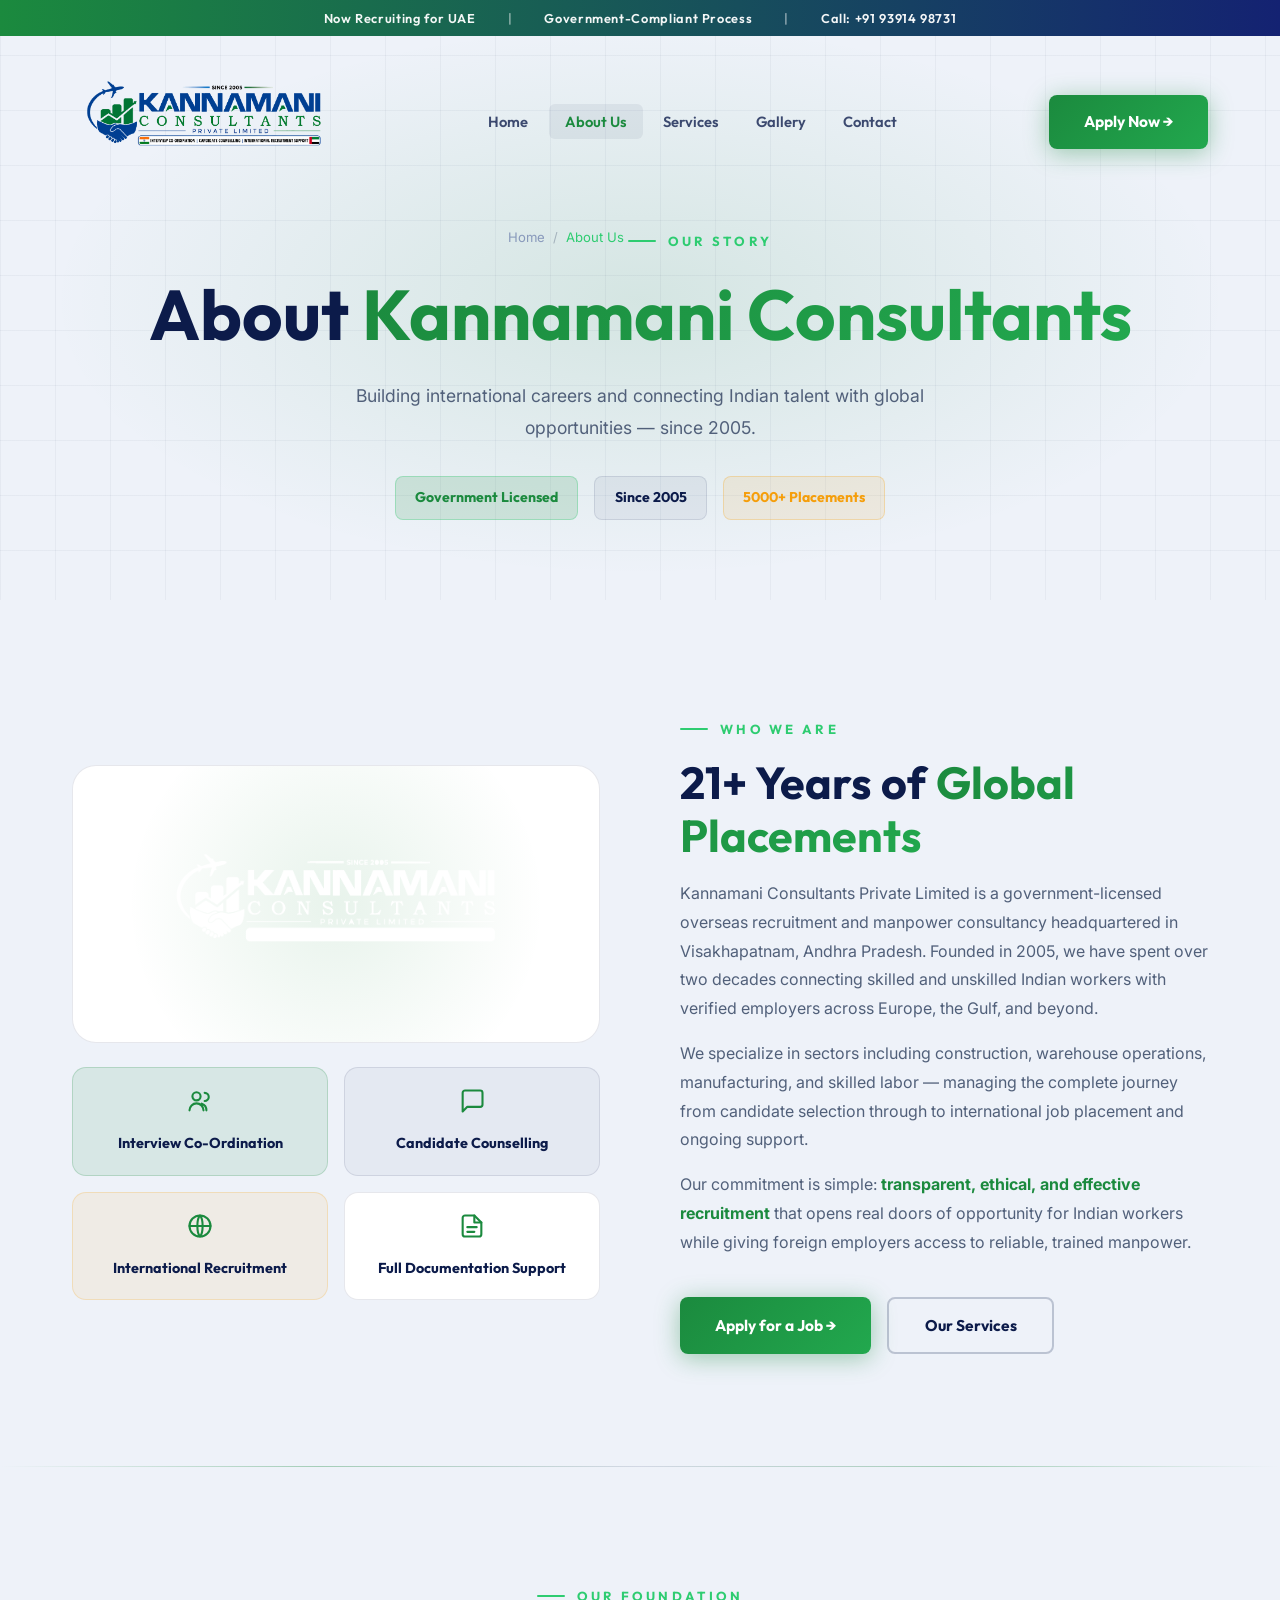
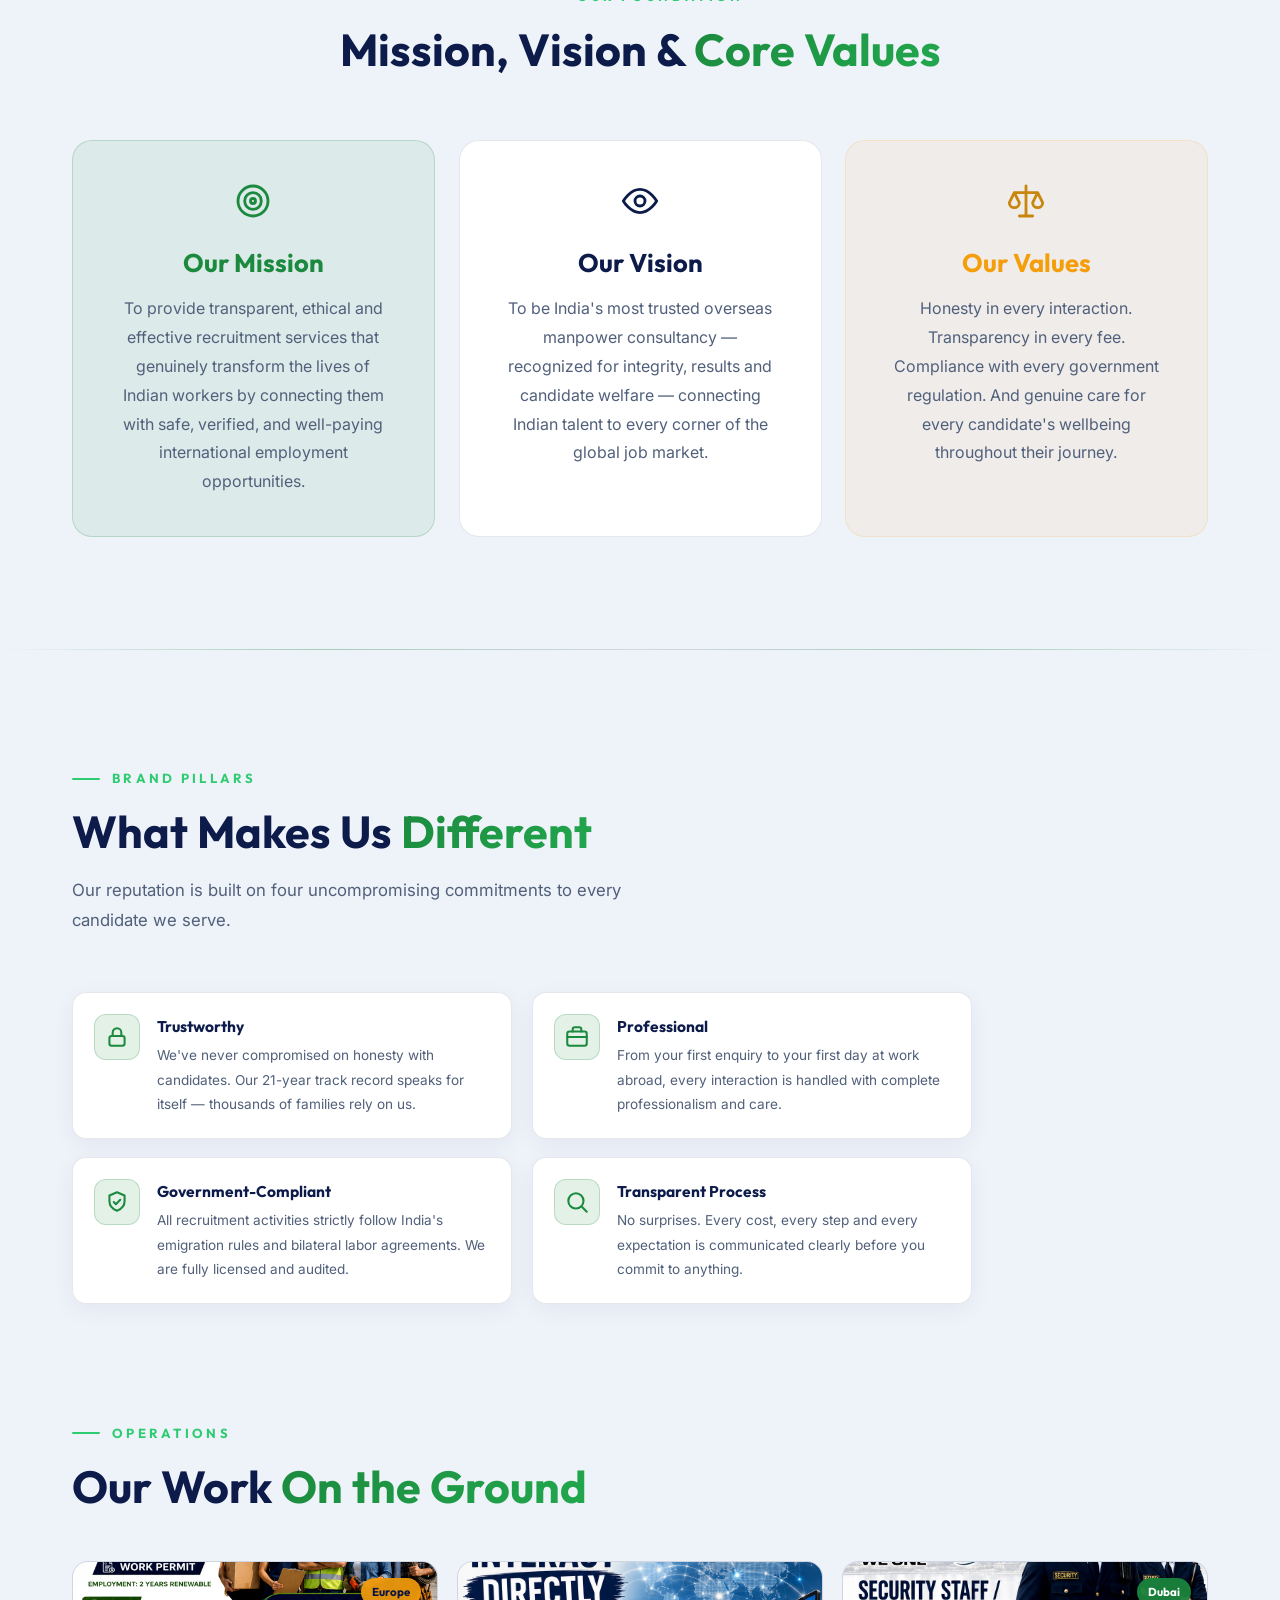
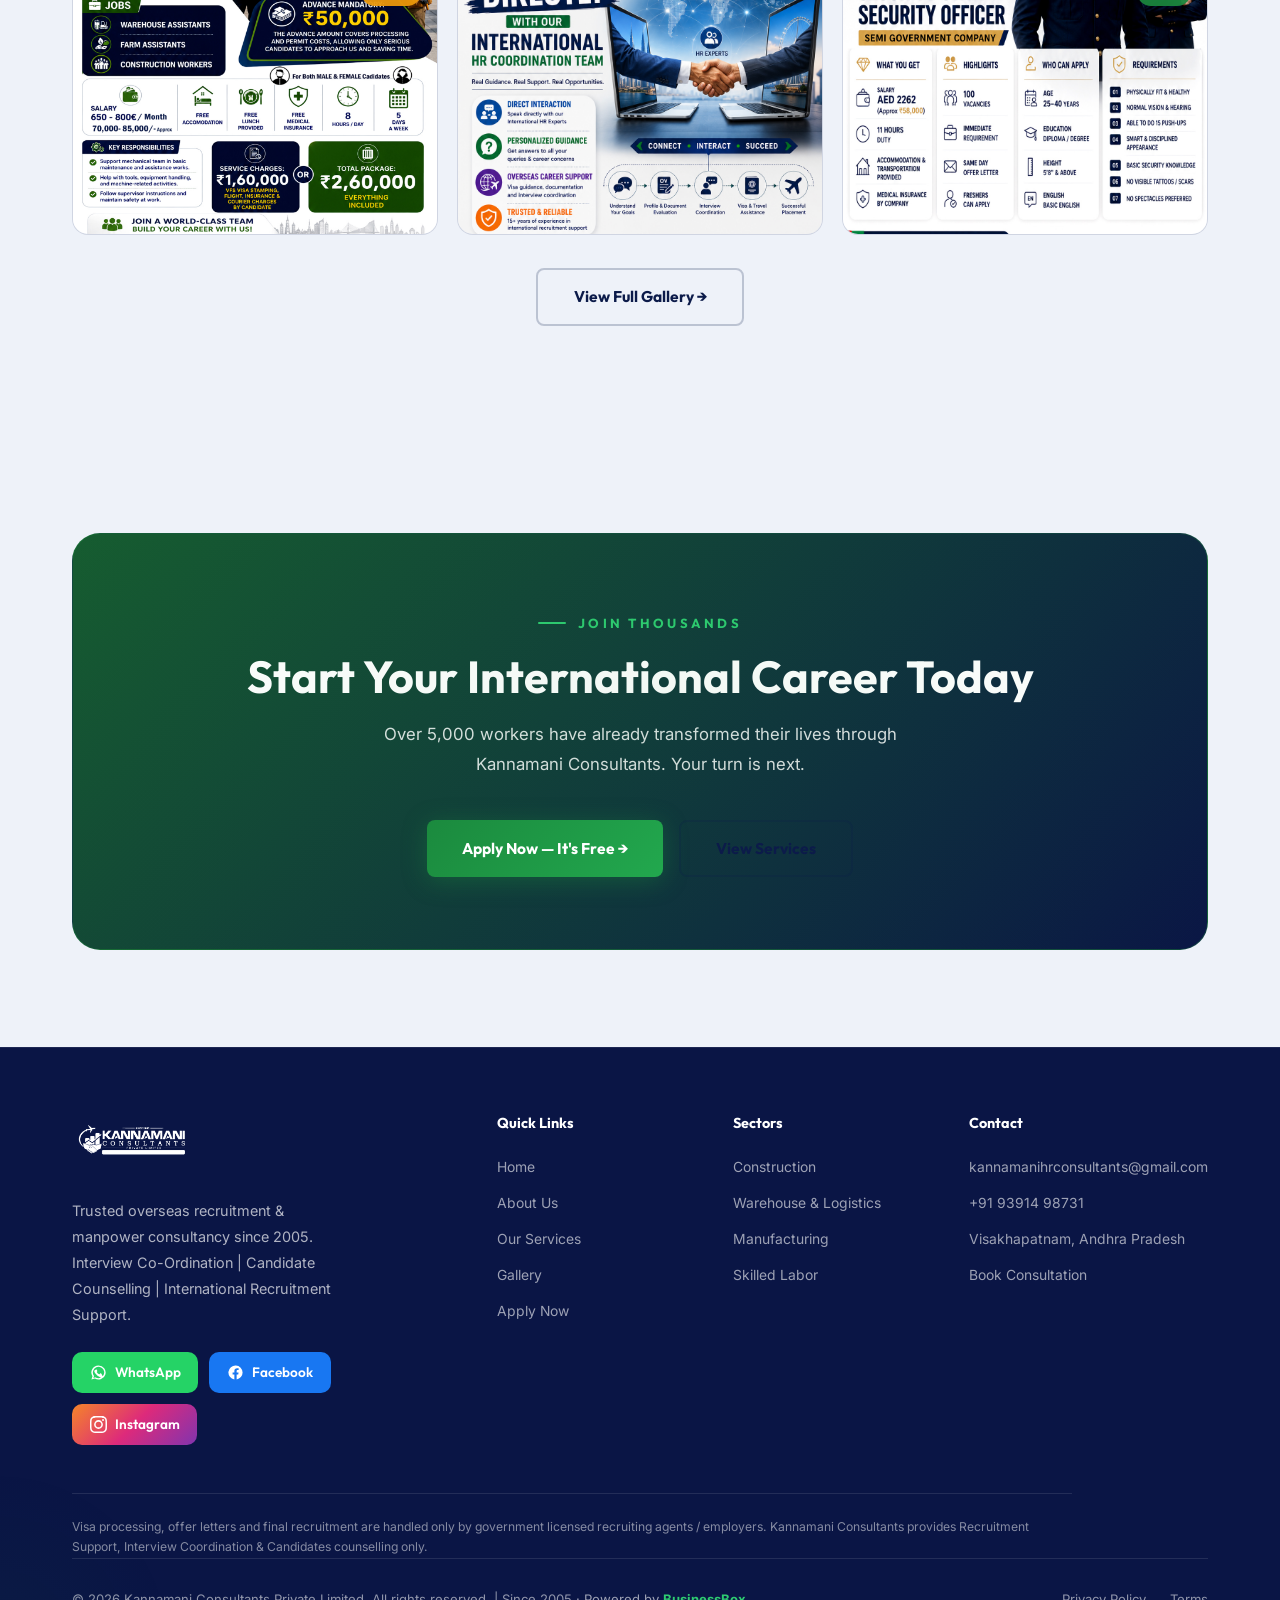
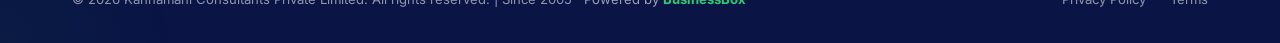
==== commit d90c8c25: "Professional pass: no emojis/SVG icons, light theme polish, reviews, form email, footer CTAs, marque" ====
--- a/about.html
+++ b/about.html
@@ -41,9 +41,9 @@
   <div class="top-bar">
     <span>Now Recruiting for UAE</span>
     <span class="sep">|</span>
-    <span>✅ Government-Compliant Process</span>
+    <span>Government-Compliant Process</span>
     <span class="sep">|</span>
-    <span>📞 Call: +91 93914 98731</span>
+    <span>Call: +91 93914 98731</span>
   </div>
 
   <nav class="navbar">
@@ -79,13 +79,13 @@
         <p style="max-width:650px;margin:1.5rem auto 0;font-size:1.1rem;">Building international careers and connecting Indian talent with global opportunities — since 2005.</p>
         <div style="margin-top:2rem;display:flex;align-items:center;justify-content:center;gap:1rem;flex-wrap:wrap;">
           <div style="background:rgba(27,138,62,0.15);border:1px solid rgba(46,204,113,0.3);border-radius:8px;padding:0.6rem 1.2rem;font-family:var(--font-heading);font-weight:700;font-size:0.88rem;color:var(--green);">
-            ✅ Government Licensed
+            Government Licensed
           </div>
           <div style="background:rgba(12,27,74,0.05);border:1px solid var(--line);border-radius:8px;padding:0.6rem 1.2rem;font-family:var(--font-heading);font-weight:700;font-size:0.88rem;color:var(--ink);">
-            🏆 Since 2005
+            Since 2005
           </div>
           <div style="background:rgba(245,158,11,0.1);border:1px solid rgba(245,158,11,0.25);border-radius:8px;padding:0.6rem 1.2rem;font-family:var(--font-heading);font-weight:700;font-size:0.88rem;color:var(--gold);">
-            🌍 5000+ Placements
+            5000+ Placements
           </div>
         </div>
       </div>
@@ -106,19 +106,19 @@
           <!-- Key Pillars -->
           <div style="display:grid;grid-template-columns:1fr 1fr;gap:1rem;">
             <div style="background:rgba(27,138,62,0.1);border:1px solid rgba(27,138,62,0.2);border-radius:14px;padding:1.2rem;text-align:center;">
-              <div style="font-size:1.8rem;margin-bottom:0.4rem;">🎯</div>
+              <div style="margin-bottom:0.6rem;"><svg viewBox="0 0 24 24" width="28" height="28" fill="none" stroke="#1B8A3E" stroke-width="1.8" stroke-linecap="round" stroke-linejoin="round"><circle cx="9" cy="8" r="3.5"/><path d="M3 20a6 6 0 0 1 12 0M16 5a3.5 3.5 0 0 1 0 7M17.5 20a6 6 0 0 0-4-5.7"/></svg></div>
               <div style="font-family:var(--font-heading);font-weight:700;font-size:0.9rem;color:var(--ink);">Interview Co-Ordination</div>
             </div>
             <div style="background:rgba(12,27,74,0.04);border:1px solid var(--line);border-radius:14px;padding:1.2rem;text-align:center;">
-              <div style="font-size:1.8rem;margin-bottom:0.4rem;">💬</div>
+              <div style="margin-bottom:0.6rem;"><svg viewBox="0 0 24 24" width="28" height="28" fill="none" stroke="#1B8A3E" stroke-width="1.8" stroke-linecap="round" stroke-linejoin="round"><path d="M21 15a2 2 0 0 1-2 2H8l-4 4V5a2 2 0 0 1 2-2h13a2 2 0 0 1 2 2z"/></svg></div>
               <div style="font-family:var(--font-heading);font-weight:700;font-size:0.9rem;color:var(--ink);">Candidate Counselling</div>
             </div>
             <div style="background:rgba(245,158,11,0.08);border:1px solid rgba(245,158,11,0.2);border-radius:14px;padding:1.2rem;text-align:center;">
-              <div style="font-size:1.8rem;margin-bottom:0.4rem;">🌍</div>
+              <div style="margin-bottom:0.6rem;"><svg viewBox="0 0 24 24" width="28" height="28" fill="none" stroke="#1B8A3E" stroke-width="1.8" stroke-linecap="round" stroke-linejoin="round"><circle cx="12" cy="12" r="9"/><path d="M3 12h18M12 3c3 3 3 15 0 18M12 3c-3 3-3 15 0 18"/></svg></div>
               <div style="font-family:var(--font-heading);font-weight:700;font-size:0.9rem;color:var(--ink);">International Recruitment</div>
             </div>
             <div style="background:var(--surface);border:1px solid var(--line);border-radius:14px;padding:1.2rem;text-align:center;">
-              <div style="font-size:1.8rem;margin-bottom:0.4rem;">📜</div>
+              <div style="margin-bottom:0.6rem;"><svg viewBox="0 0 24 24" width="28" height="28" fill="none" stroke="#1B8A3E" stroke-width="1.8" stroke-linecap="round" stroke-linejoin="round"><path d="M14 3H6a2 2 0 0 0-2 2v14a2 2 0 0 0 2 2h12a2 2 0 0 0 2-2V9z"/><path d="M14 3v6h6M8 13h8M8 17h6"/></svg></div>
               <div style="font-family:var(--font-heading);font-weight:700;font-size:0.9rem;color:var(--ink);">Full Documentation Support</div>
             </div>
           </div>
@@ -153,19 +153,19 @@
       <div style="display:grid;grid-template-columns:repeat(3,1fr);gap:1.5rem;">
 
         <div style="background:rgba(27,138,62,0.08);border:1px solid rgba(27,138,62,0.2);border-radius:20px;padding:2.5rem;text-align:center;" class="reveal reveal-delay-1">
-          <div style="font-size:3rem;margin-bottom:1.2rem;">🎯</div>
+          <div style="margin-bottom:1.2rem;"><svg viewBox="0 0 24 24" width="40" height="40" fill="none" stroke="#1B8A3E" stroke-width="1.7" stroke-linecap="round" stroke-linejoin="round"><circle cx="12" cy="12" r="9"/><circle cx="12" cy="12" r="5"/><circle cx="12" cy="12" r="1.5"/></svg></div>
           <h3 style="color:var(--green);margin-bottom:1rem;">Our Mission</h3>
           <p>To provide transparent, ethical and effective recruitment services that genuinely transform the lives of Indian workers by connecting them with safe, verified, and well-paying international employment opportunities.</p>
         </div>
 
         <div style="background:var(--surface);border:1px solid var(--line);border-radius:20px;padding:2.5rem;text-align:center;" class="reveal reveal-delay-2">
-          <div style="font-size:3rem;margin-bottom:1.2rem;">🌟</div>
+          <div style="margin-bottom:1.2rem;"><svg viewBox="0 0 24 24" width="40" height="40" fill="none" stroke="#0C1B4A" stroke-width="1.7" stroke-linecap="round" stroke-linejoin="round"><path d="M2 12s4-7 10-7 10 7 10 7-4 7-10 7-10-7-10-7z"/><circle cx="12" cy="12" r="3"/></svg></div>
           <h3 style="color:var(--ink);margin-bottom:1rem;">Our Vision</h3>
           <p>To be India's most trusted overseas manpower consultancy — recognized for integrity, results and candidate welfare — connecting Indian talent to every corner of the global job market.</p>
         </div>
 
         <div style="background:rgba(245,158,11,0.06);border:1px solid rgba(245,158,11,0.15);border-radius:20px;padding:2.5rem;text-align:center;" class="reveal reveal-delay-3">
-          <div style="font-size:3rem;margin-bottom:1.2rem;">⚖️</div>
+          <div style="margin-bottom:1.2rem;"><svg viewBox="0 0 24 24" width="40" height="40" fill="none" stroke="#C8860D" stroke-width="1.7" stroke-linecap="round" stroke-linejoin="round"><path d="M12 3v18M5 7h14M5 7l-3 6a3 3 0 0 0 6 0zM19 7l3 6a3 3 0 0 1-6 0zM8 21h8"/></svg></div>
           <h3 style="color:var(--gold);margin-bottom:1rem;">Our Values</h3>
           <p>Honesty in every interaction. Transparency in every fee. Compliance with every government regulation. And genuine care for every candidate's wellbeing throughout their journey.</p>
         </div>
@@ -185,28 +185,28 @@
 
       <div style="display:grid;grid-template-columns:repeat(2,1fr);gap:1.2rem;max-width:900px;">
         <div class="why-item reveal reveal-delay-1">
-          <div class="why-icon">🔒</div>
+          <div class="why-icon"><svg viewBox="0 0 24 24"><rect x="5" y="11" width="14" height="9" rx="2"/><path d="M8 11V8a4 4 0 0 1 8 0v3"/></svg></div>
           <div>
             <div class="why-item-title">Trustworthy</div>
             <p>We've never compromised on honesty with candidates. Our 21-year track record speaks for itself — thousands of families rely on us.</p>
           </div>
         </div>
         <div class="why-item reveal reveal-delay-2">
-          <div class="why-icon">💼</div>
+          <div class="why-icon"><svg viewBox="0 0 24 24"><rect x="3" y="7" width="18" height="13" rx="2"/><path d="M8 7V5a2 2 0 0 1 2-2h4a2 2 0 0 1 2 2v2M3 12h18"/></svg></div>
           <div>
             <div class="why-item-title">Professional</div>
             <p>From your first enquiry to your first day at work abroad, every interaction is handled with complete professionalism and care.</p>
           </div>
         </div>
         <div class="why-item reveal reveal-delay-3">
-          <div class="why-icon">🏛️</div>
+          <div class="why-icon"><svg viewBox="0 0 24 24"><path d="M12 3l7 3v5c0 4.5-3 7.5-7 9-4-1.5-7-4.5-7-9V6z"/><path d="M9 12l2 2 4-4"/></svg></div>
           <div>
             <div class="why-item-title">Government-Compliant</div>
             <p>All recruitment activities strictly follow India's emigration rules and bilateral labor agreements. We are fully licensed and audited.</p>
           </div>
         </div>
         <div class="why-item reveal reveal-delay-4">
-          <div class="why-icon">🔎</div>
+          <div class="why-icon"><svg viewBox="0 0 24 24"><circle cx="11" cy="11" r="7"/><path d="M21 21l-4.3-4.3"/></svg></div>
           <div>
             <div class="why-item-title">Transparent Process</div>
             <p>No surprises. Every cost, every step and every expectation is communicated clearly before you commit to anything.</p>
@@ -270,11 +270,10 @@
         <div class="footer-brand">
           <div class="footer-logo"><img src="Kannamani logo.png" alt="Kannamani Consultants"></div>
           <p>Trusted overseas recruitment & manpower consultancy since 2005. Interview Co-Ordination | Candidate Counselling | International Recruitment Support.</p>
-          <div class="social-row">
-            <a href="#" class="soc-btn">f</a>
-            <a href="#" class="soc-btn">💬</a>
-            <a href="#" class="soc-btn">◎</a>
-            <a href="#" class="soc-btn">▶</a>
+          <div class="footer-cta">
+            <a href="https://wa.me/919391498731" target="_blank" rel="noopener noreferrer" class="fcta fcta-wa"><svg viewBox="0 0 24 24" fill="currentColor"><path d="M12 2a10 10 0 0 0-8.5 15.3L2 22l4.8-1.5A10 10 0 1 0 12 2zm0 18a8 8 0 0 1-4.1-1.1l-.3-.2-2.8.9.9-2.7-.2-.3A8 8 0 1 1 12 20zm4.4-6c-.2-.1-1.4-.7-1.6-.8s-.4-.1-.5.1-.6.8-.8 1-.3.2-.5.1a6.6 6.6 0 0 1-3.3-2.9c-.2-.4.2-.4.6-1.2.1-.2 0-.3 0-.5s-.5-1.3-.7-1.7-.4-.4-.5-.4h-.5a1 1 0 0 0-.7.3A3 3 0 0 0 6 9.5c0 1.8 1.3 3.5 1.5 3.7s2.6 4 6.3 5.3c1.6.6 1.8.4 2.2.4s1.4-.5 1.6-1.1.2-1 .1-1.1-.3-.2-.5-.3z"/></svg>WhatsApp</a>
+            <a href="https://www.facebook.com/kannamaniinternationalconsultants" target="_blank" rel="noopener noreferrer" class="fcta fcta-fb"><svg viewBox="0 0 24 24" fill="currentColor"><path d="M22 12a10 10 0 1 0-11.6 9.9v-7H7.9V12h2.5V9.8c0-2.5 1.5-3.9 3.8-3.9 1.1 0 2.2.2 2.2.2v2.5h-1.2c-1.2 0-1.6.8-1.6 1.6V12h2.7l-.4 2.9h-2.3v7A10 10 0 0 0 22 12z"/></svg>Facebook</a>
+            <a href="https://www.instagram.com/kannamani_consultants_pvt_ltd" target="_blank" rel="noopener noreferrer" class="fcta fcta-ig"><svg viewBox="0 0 24 24" fill="currentColor"><path d="M12 2.2c3.2 0 3.6 0 4.9.1 1.2.1 1.8.3 2.2.4.6.2 1 .5 1.4.9s.7.8.9 1.4c.1.4.3 1 .4 2.2.1 1.3.1 1.7.1 4.9s0 3.6-.1 4.9c-.1 1.2-.3 1.8-.4 2.2-.2.6-.5 1-.9 1.4s-.8.7-1.4.9c-.4.1-1 .3-2.2.4-1.3.1-1.7.1-4.9.1s-3.6 0-4.9-.1c-1.2-.1-1.8-.3-2.2-.4-.6-.2-1-.5-1.4-.9s-.7-.8-.9-1.4c-.1-.4-.3-1-.4-2.2-.1-1.3-.1-1.7-.1-4.9s0-3.6.1-4.9c.1-1.2.3-1.8.4-2.2.2-.6.5-1 .9-1.4s.8-.7 1.4-.9c.4-.1 1-.3 2.2-.4 1.3-.1 1.7-.1 4.9-.1zM12 0C8.7 0 8.3 0 7 .1 5.7.1 4.8.3 4.1.6c-.8.3-1.4.7-2.1 1.4S.9 3.3.6 4.1C.3 4.8.1 5.7.1 7 0 8.3 0 8.7 0 12s0 3.7.1 5c.1 1.3.3 2.2.5 2.9.3.8.7 1.4 1.4 2.1s1.3 1.1 2.1 1.4c.7.3 1.6.5 2.9.5 1.3.1 1.7.1 5 .1s3.7 0 5-.1c1.3-.1 2.2-.3 2.9-.5.8-.3 1.4-.7 2.1-1.4s1.1-1.3 1.4-2.1c.3-.7.5-1.6.5-2.9.1-1.3.1-1.7.1-5s0-3.7-.1-5c-.1-1.3-.3-2.2-.5-2.9-.3-.8-.7-1.4-1.4-2.1S20.7.9 19.9.6C19.2.3 18.3.1 17 .1 15.7 0 15.3 0 12 0z"/><path d="M12 5.8A6.2 6.2 0 1 0 18.2 12 6.2 6.2 0 0 0 12 5.8zm0 10.2A4 4 0 1 1 16 12a4 4 0 0 1-4 4z"/><circle cx="18.4" cy="5.6" r="1.4"/></svg>Instagram</a>
           </div>
         </div>
         <div>
@@ -299,7 +298,7 @@
         <div>
           <div class="footer-heading">Contact</div>
           <ul class="footer-links">
-            <li><a href="mailto:info@kannamaniconsultants.com">info@kannamaniconsultants.com</a></li>
+            <li><a href="mailto:kannamanihrconsultants@gmail.com">kannamanihrconsultants@gmail.com</a></li>
             <li><a href="#">+91 93914 98731</a></li>
             <li><a href="#">Visakhapatnam, Andhra Pradesh</a></li>
             <li><a href="contact.html">Book Consultation</a></li>
@@ -310,7 +309,7 @@
         Visa processing, offer letters and final recruitment are handled only by government licensed recruiting agents / employers. Kannamani Consultants provides Recruitment Support, Interview Coordination &amp; Candidates counselling only.
       </div>
       <div class="footer-bottom">
-        <p>© 2026 Kannamani Consultants Private Limited. All rights reserved. | Since 2005 <span class="powered-by">· Powered by <b>BusinessBox</b></span></p>
+        <p>© 2026 Kannamani Consultants Private Limited. All rights reserved. | Since 2005 <span class="powered-by">· Powered by <a href="https://www.businessbox.org.in/" target="_blank" rel="noopener noreferrer" class="bb-link"><b>BusinessBox</b></a></span></p>
         <div class="footer-bottom-links">
           <a href="#">Privacy Policy</a><a href="#">Terms</a>
         </div>
--- a/css/style.css
+++ b/css/style.css
@@ -197,13 +197,13 @@
 }
 
 .nav-logo img {
-  height: 112px;
+  height: 132px;
   width: auto;
   object-fit: contain;
   filter: brightness(0) invert(1);
   transition: var(--transition);
 }
-.navbar.scrolled .nav-logo img { height: 78px; }
+.navbar.scrolled .nav-logo img { height: 104px; }
 
 .nav-links {
   display: flex;
@@ -282,7 +282,7 @@
   align-items: center;
   position: relative;
   overflow: hidden;
-  padding-top: 12rem;
+  padding-top: 14rem;
 }
 
 .hero-bg {
@@ -899,7 +899,7 @@
    PAGE HERO (inner pages)
    ============================================= */
 .page-hero {
-  padding: 12rem 0 5rem;
+  padding: 14rem 0 5rem;
   position: relative;
   overflow: hidden;
   text-align: center;
@@ -1366,15 +1366,26 @@
 .loader-bar{ background: rgba(12,27,74,0.12); }
 .skip-loader #loader{ display: none !important; }
 
-/* =========== PLANE flies left → right =========== */
-.plane-path{ top: 12%; }
-.plane-icon{ left: 0; right: auto; top: -16px; animation: flyAcross 16s linear infinite; }
-@keyframes flyAcross{
-  0%   { transform: translateX(-14vw) translateY(0)     rotate(20deg); opacity: 0; }
-  6%   { opacity: 1; }
-  50%  { transform: translateX(50vw)  translateY(-14px) rotate(20deg); }
-  94%  { opacity: 1; }
-  100% { transform: translateX(114vw) translateY(0)     rotate(20deg); opacity: 0; }
+/* =========== PLANE follows scroll (left → right) =========== */
+.plane-path{ background: none; }            /* hide the static guide line */
+.plane-icon{
+  position: fixed;
+  top: 0;                                   /* exact line position set by JS */
+  left: 0;
+  right: auto;
+  font-size: 1.9rem;
+  line-height: 1;
+  z-index: 99999;                           /* above every element */
+  opacity: 0.95;
+  pointer-events: none;
+  animation: none;                          /* no auto loop — driven by scroll */
+  transform: translate(-15vw, 0) rotate(18deg);
+  will-change: transform, top;
+  filter: drop-shadow(0 4px 8px rgba(12,27,74,0.22));
+}
+.plane-icon svg{ width: 42px; height: 42px; stroke: var(--green); fill: none; stroke-width: 1.7; stroke-linecap: round; stroke-linejoin: round; display: block; }
+@media (prefers-reduced-motion: reduce){
+  .plane-icon{ display: none; }
 }
 
 /* =========== MOBILE OPTIMIZATION =========== */
@@ -1388,9 +1399,86 @@
   .cta-card h2{ font-size: 1.7rem; }
 }
 @media (max-width: 480px){
-  .nav-logo img{ height: 50px; }
-  .navbar.scrolled .nav-logo img{ height: 44px; }
+  .nav-logo img{ height: 64px; }
+  .navbar.scrolled .nav-logo img{ height: 56px; }
   .hero-stat-num{ font-size: 1.45rem; }
   .top-bar{ font-size: 0.68rem; }
   .section{ padding: 4.5rem 0; }
 }
+@media (max-width: 768px){
+  .nav-logo img{ height: 74px; }
+  .navbar.scrolled .nav-logo img{ height: 64px; }
+}
+
+/* =====================================================
+   BATCH UPDATES — links, icons, marquee, CTAs, reviews
+   ===================================================== */
+.bb-link{ color: var(--green-light); text-decoration: none; font-weight: 700; }
+.bb-link:hover{ text-decoration: underline; }
+
+/* Inline SVG icons inside tiles */
+.sector-icon svg, .why-icon svg, .ci-icon svg, .sdc-icon svg{
+  width: 26px; height: 26px; stroke: var(--green); fill: none;
+  stroke-width: 1.9; stroke-linecap: round; stroke-linejoin: round;
+}
+.cert-badge svg{ width: 22px; height: 22px; stroke: #fff; fill: none; stroke-width: 2; stroke-linecap: round; stroke-linejoin: round; }
+.step-circle svg{ width: 30px; height: 30px; stroke: var(--green); fill: none; stroke-width: 1.8; stroke-linecap: round; stroke-linejoin: round; }
+.doc-item svg{ width: 18px; height: 18px; stroke: var(--green); fill: none; stroke-width: 2; stroke-linecap: round; stroke-linejoin: round; flex-shrink: 0; }
+
+/* Visibility tweaks (light theme) */
+.stat-desc, .cert-sub, .breadcrumb, .hero-stat-label{ color: var(--ink-soft); }
+
+/* Disclaimer marquee */
+.marquee{
+  background: linear-gradient(90deg, var(--green), var(--green-mid));
+  color: #fff; overflow: hidden; white-space: nowrap; padding: 0.75rem 0;
+  border-top: 1px solid rgba(255,255,255,0.15);
+}
+.marquee-track{
+  display: inline-block; white-space: nowrap;
+  animation: marquee 40s linear infinite;
+  font-family: var(--font-heading); font-weight: 600; font-size: 0.9rem; letter-spacing: 0.02em;
+}
+.marquee-track span{ padding: 0 2.5rem; }
+@keyframes marquee{ from{ transform: translateX(0); } to{ transform: translateX(-50%); } }
+.marquee:hover .marquee-track{ animation-play-state: paused; }
+
+/* Footer CTA buttons */
+.footer-cta{ display: flex; flex-wrap: wrap; gap: 0.7rem; margin-top: 0.6rem; }
+.fcta{
+  display: inline-flex; align-items: center; gap: 0.5rem;
+  font-family: var(--font-heading); font-weight: 600; font-size: 0.85rem;
+  padding: 0.6rem 1.1rem; border-radius: 10px; text-decoration: none; color: #fff;
+  transition: var(--transition);
+}
+.fcta svg{ width: 17px; height: 17px; fill: currentColor; }
+.fcta-wa{ background: #25D366; }
+.fcta-fb{ background: #1877F2; }
+.fcta-ig{ background: linear-gradient(135deg,#F58529,#DD2A7B,#8134AF); }
+.fcta:hover{ transform: translateY(-2px); box-shadow: 0 8px 20px rgba(0,0,0,0.28); }
+
+/* Reviews */
+.review-actions{ text-align: center; margin-top: 2.5rem; }
+.reviews-live{ display: grid; grid-template-columns: repeat(3,1fr); gap: 1.5rem; margin-top: 2rem; }
+@media (max-width: 900px){ .reviews-live{ grid-template-columns: 1fr; } }
+
+/* Modal */
+.modal-overlay{
+  position: fixed; inset: 0; background: rgba(8,15,40,0.6); backdrop-filter: blur(4px);
+  display: none; align-items: center; justify-content: center; z-index: 100000; padding: 1.5rem;
+}
+.modal-overlay.open{ display: flex; }
+.modal{
+  background: #fff; border-radius: 18px; padding: 2rem 2rem 1.6rem; max-width: 460px; width: 100%;
+  box-shadow: 0 30px 80px rgba(8,15,40,0.4); position: relative; max-height: 90vh; overflow: auto;
+}
+.modal h3{ color: var(--ink); margin-bottom: 0.3rem; }
+.modal p.modal-sub{ color: var(--ink-soft); font-size: 0.88rem; margin-bottom: 1.2rem; }
+.modal-close{
+  position: absolute; top: 0.8rem; right: 1.1rem; background: none; border: none;
+  font-size: 1.6rem; cursor: pointer; color: var(--ink-soft); line-height: 1;
+}
+.star-input{ display: flex; gap: 0.35rem; font-size: 1.8rem; cursor: pointer; margin-top: 0.2rem; }
+.star-input span{ color: #d8dee9; transition: color 0.15s; }
+.star-input span.on{ color: #F59E0B; }
+.review-thanks{ display: none; text-align: center; color: var(--green); font-weight: 600; padding: 1rem 0; }
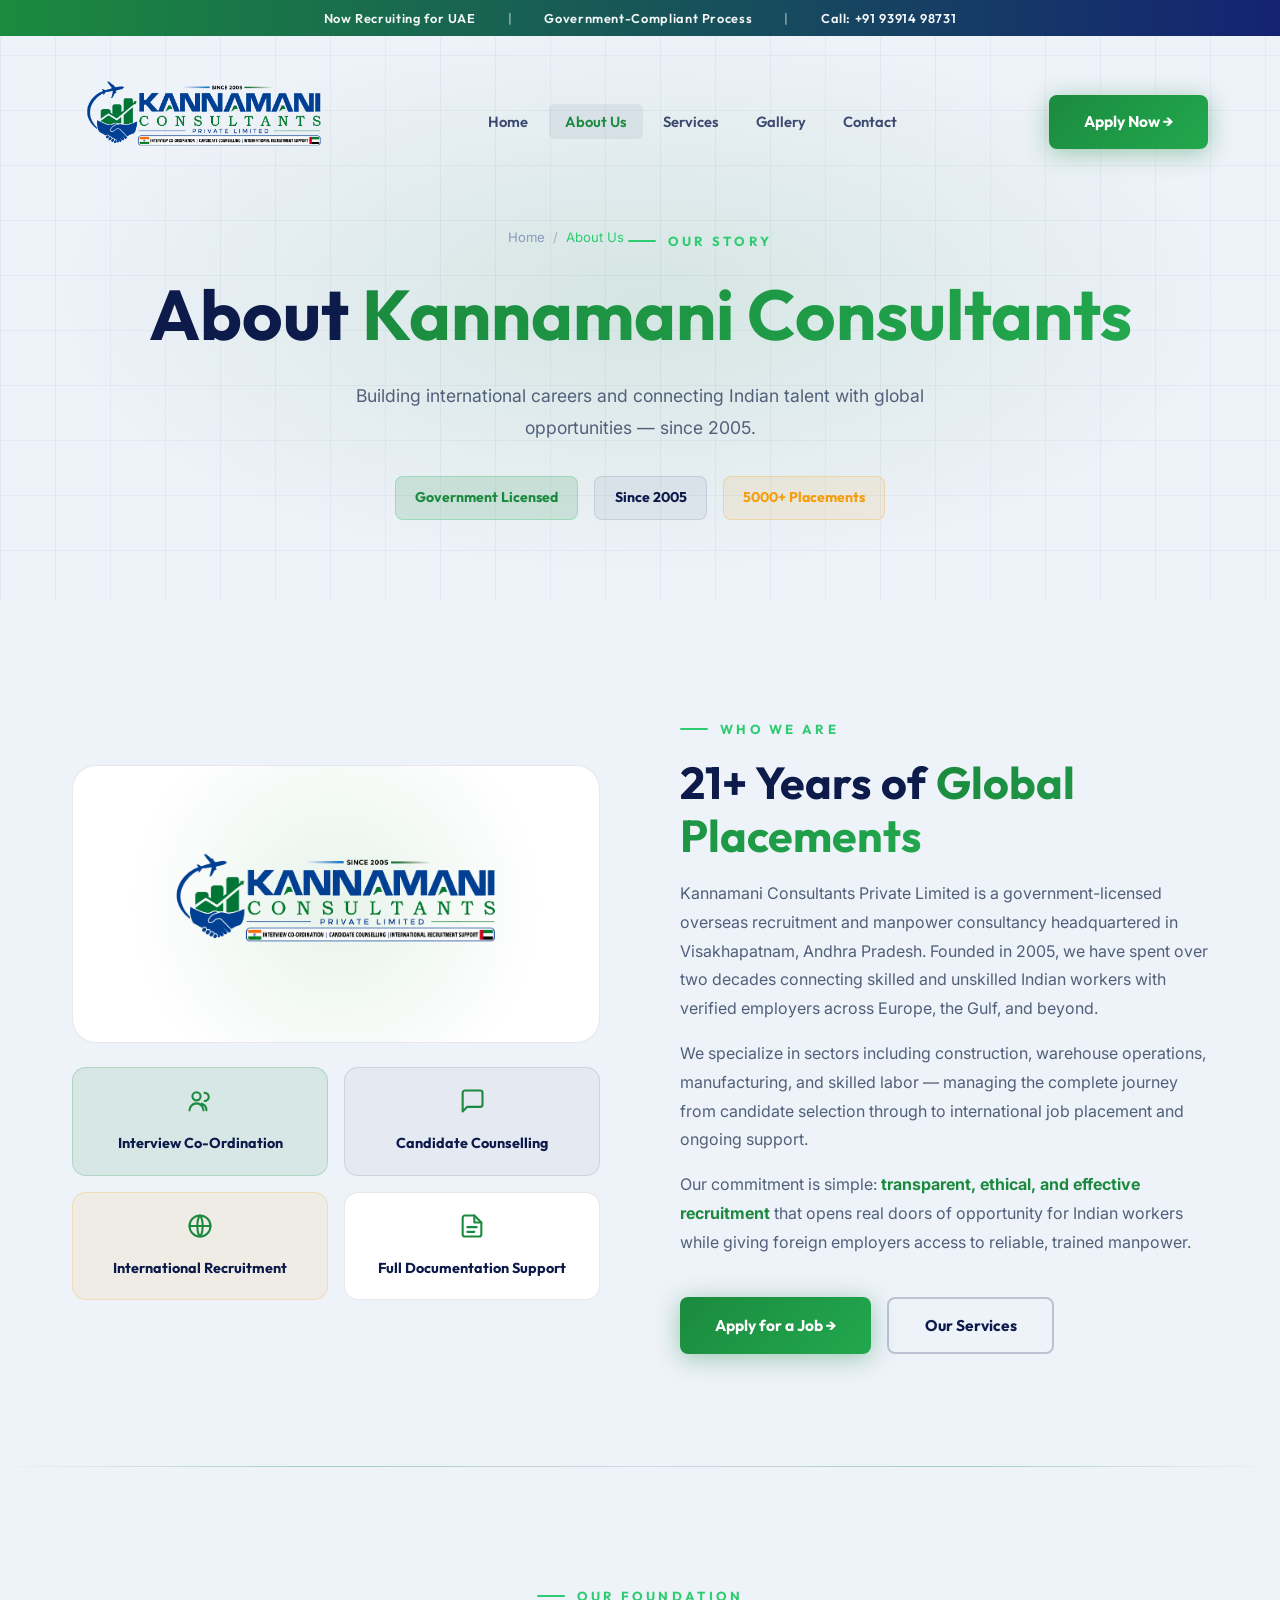
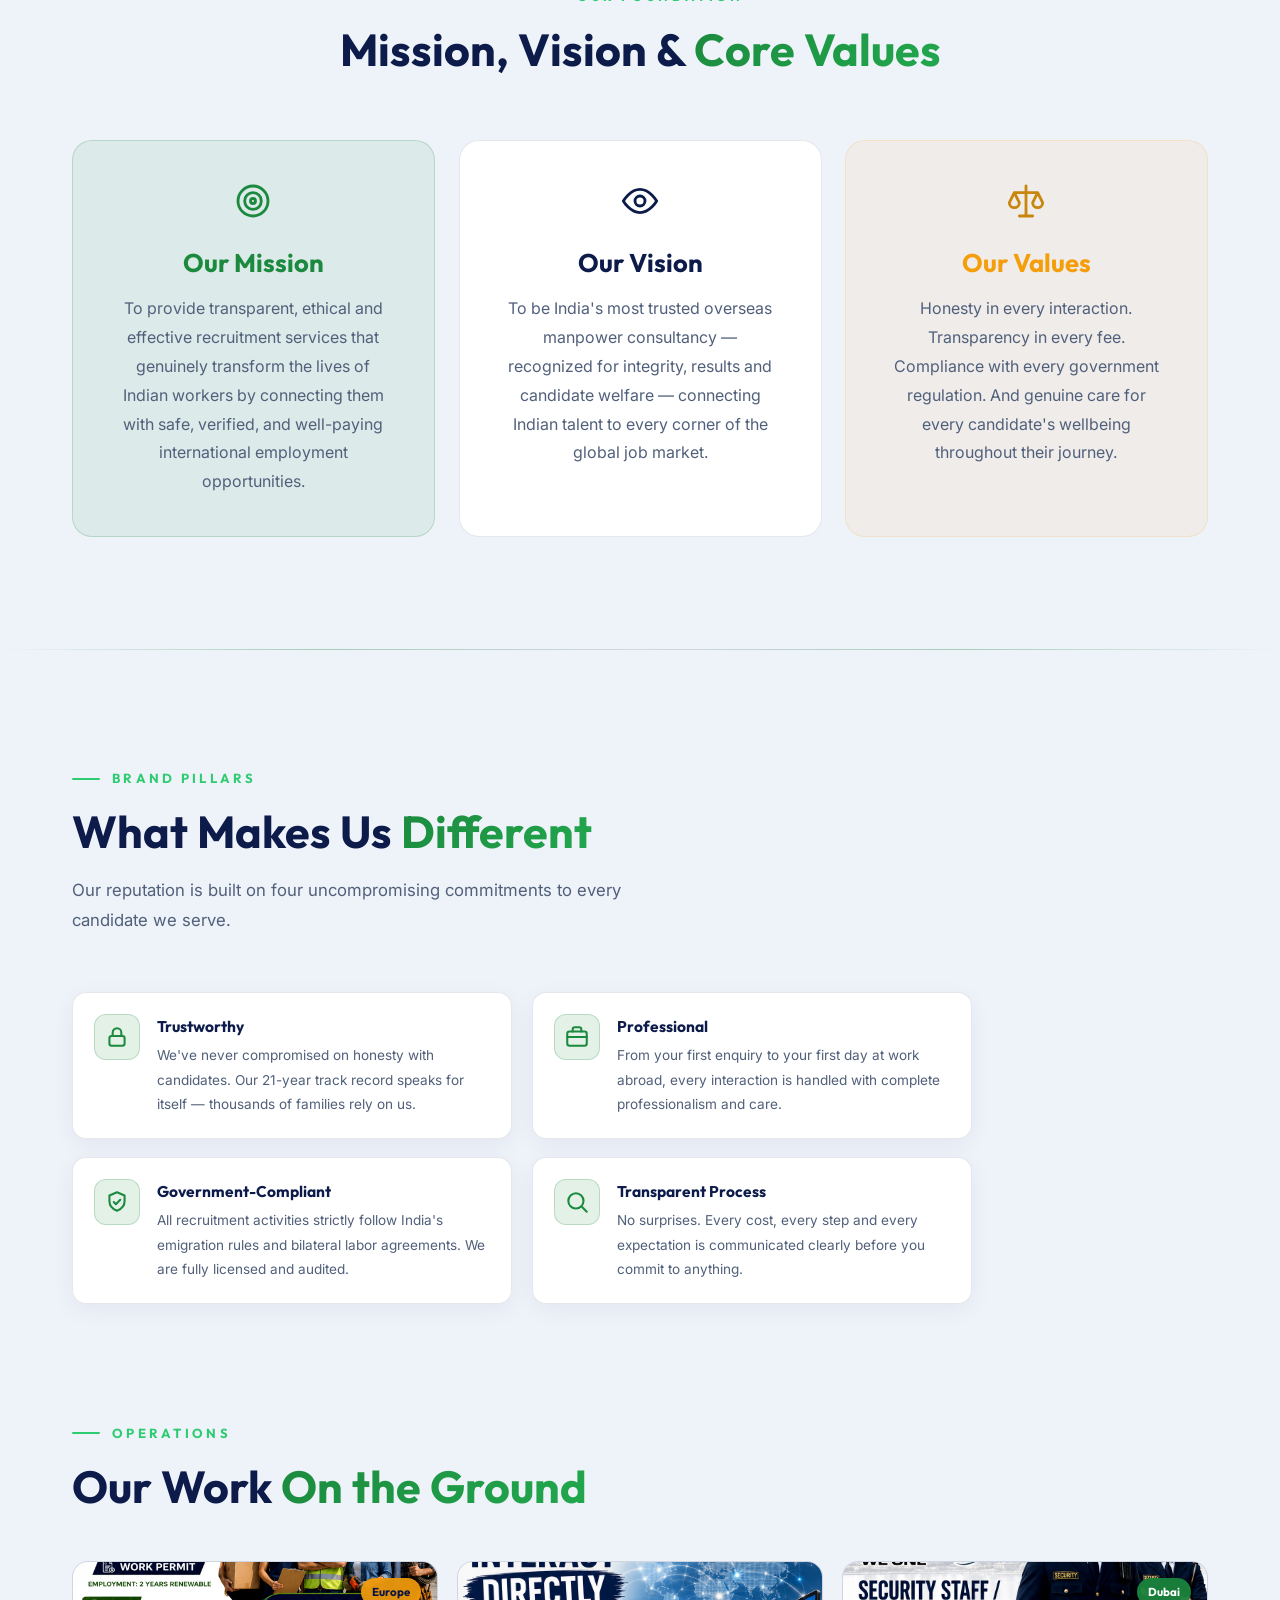
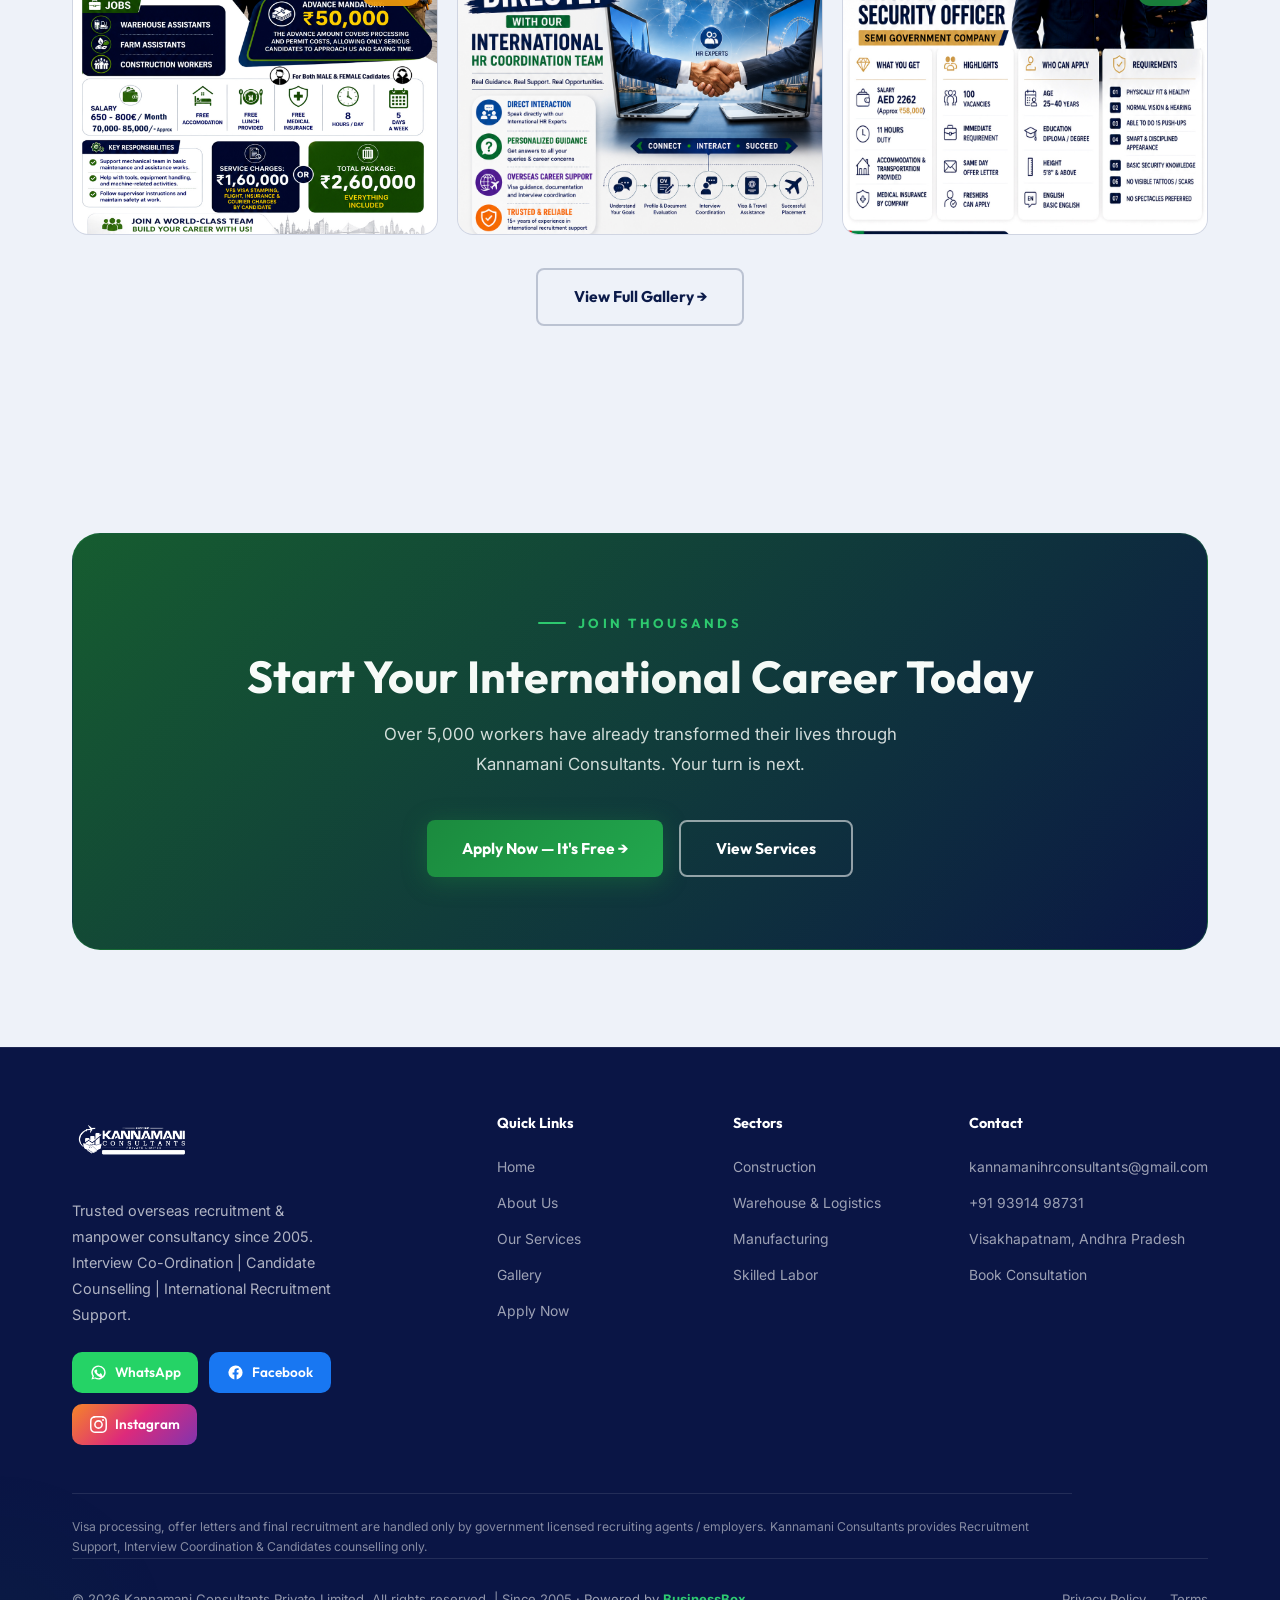
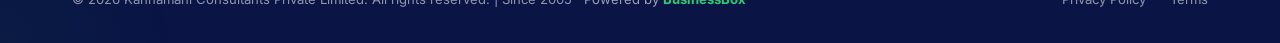
==== commit dd5ea3f5: "Fix camouflaged CTA buttons, darker FAQ answers, visible About logo" ====
--- a/about.html
+++ b/about.html
@@ -101,7 +101,7 @@
           <!-- Company logo large display -->
           <div style="background:var(--surface);border:1px solid var(--line);border-radius:24px;padding:3rem;display:flex;align-items:center;justify-content:center;margin-bottom:1.5rem;position:relative;overflow:hidden;">
             <div style="position:absolute;inset:0;background:radial-gradient(circle at center,rgba(27,138,62,0.1),transparent 70%);"></div>
-            <img src="Kannamani logo.png" alt="Kannamani Consultants" style="max-width:360px;width:100%;filter:brightness(0) invert(1);position:relative;z-index:1;">
+            <img src="Kannamani logo.png" alt="Kannamani Consultants" style="max-width:360px;width:100%;position:relative;z-index:1;">
           </div>
           <!-- Key Pillars -->
           <div style="display:grid;grid-template-columns:1fr 1fr;gap:1rem;">
--- a/css/style.css
+++ b/css/style.css
@@ -1170,7 +1170,7 @@
   display: none;
   padding: 0 1.5rem 1.4rem;
   font-size: 0.92rem;
-  color: var(--gray-light);
+  color: #2F3C57;
   line-height: 1.8;
 }
 
@@ -1334,6 +1334,8 @@
 .cta-card{ background: linear-gradient(135deg, #165C30, #0A1545); border-color: rgba(27,138,62,0.35); }
 .cta-card h2{ color:#fff; }
 .cta-card p{ color: rgba(255,255,255,0.85); }
+.cta-card .btn-outline{ color:#fff; border-color: rgba(255,255,255,0.55); }
+.cta-card .btn-outline:hover{ color: var(--green-light); border-color: var(--green-light); background: rgba(255,255,255,0.08); }
 
 /* Divider */
 .gradient-divider{ background: linear-gradient(90deg, transparent, rgba(27,138,62,0.35), rgba(12,27,74,0.12), rgba(27,138,62,0.35), transparent); }
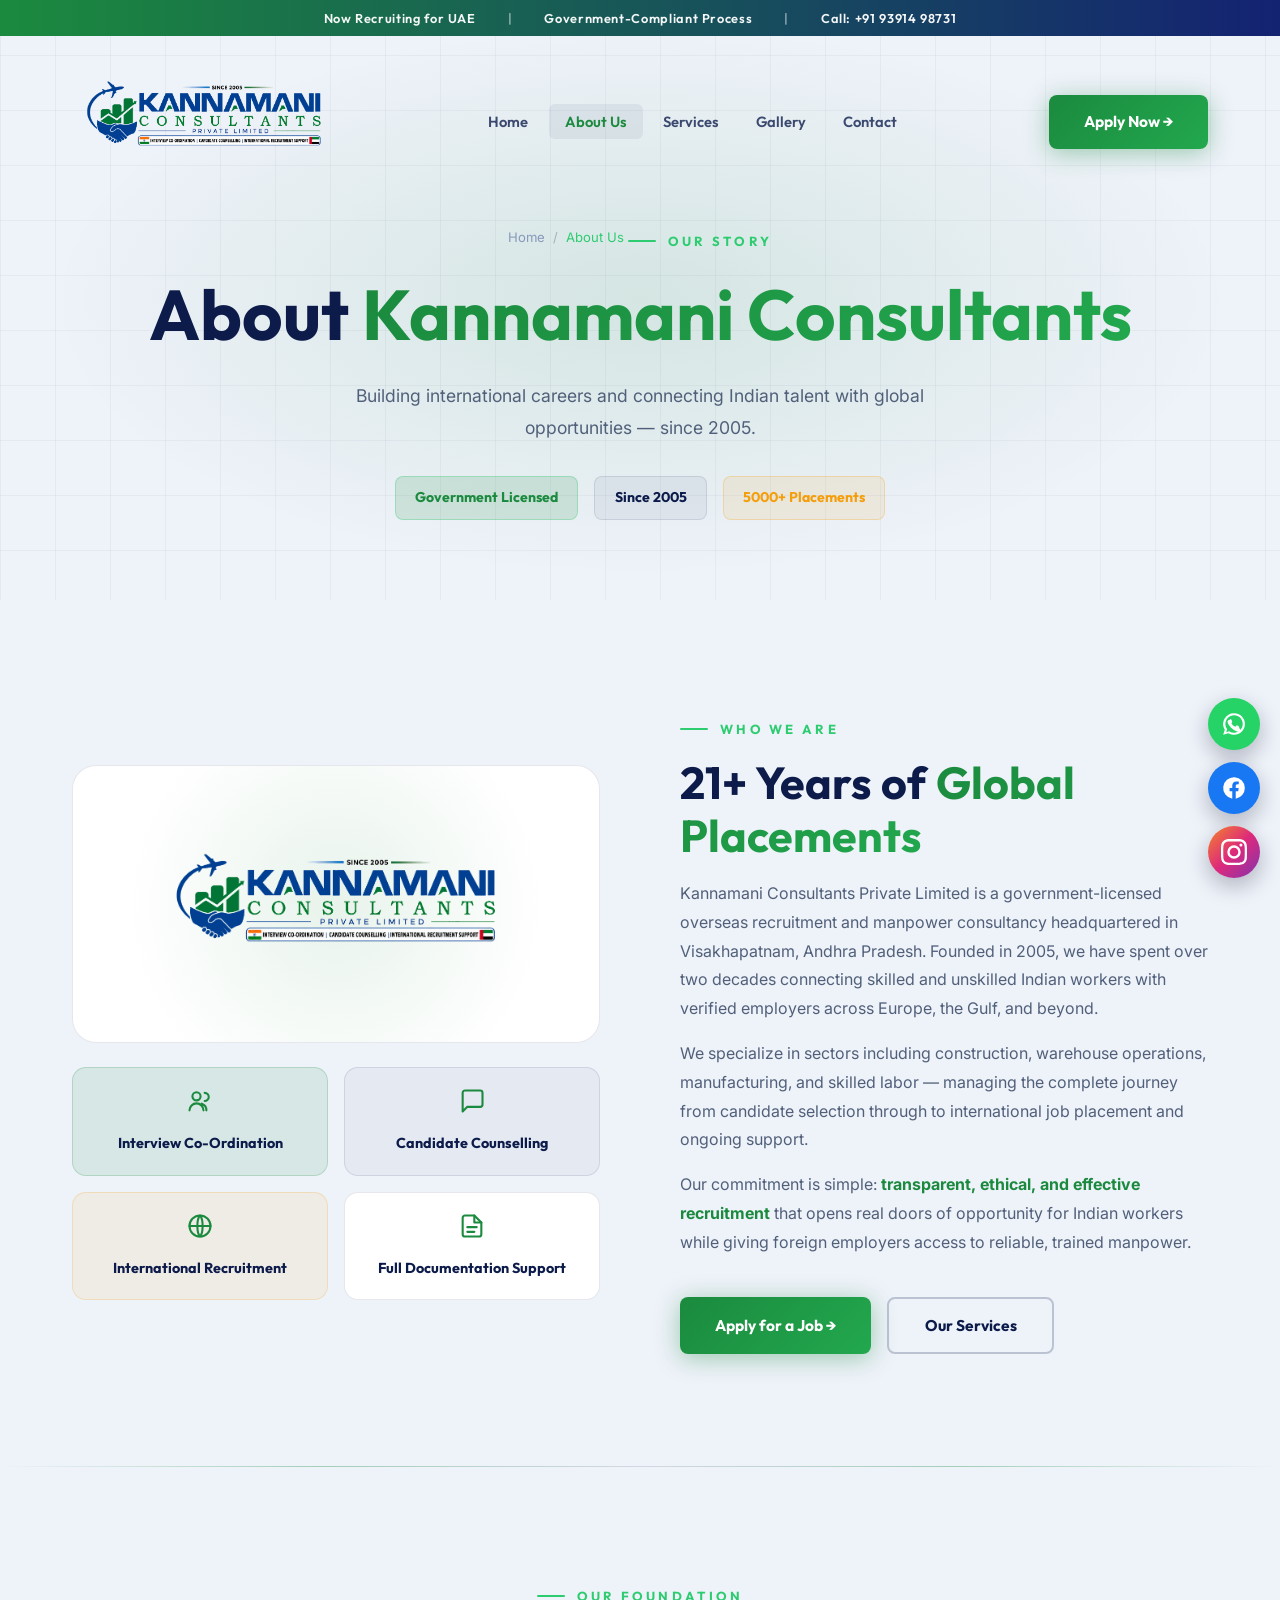
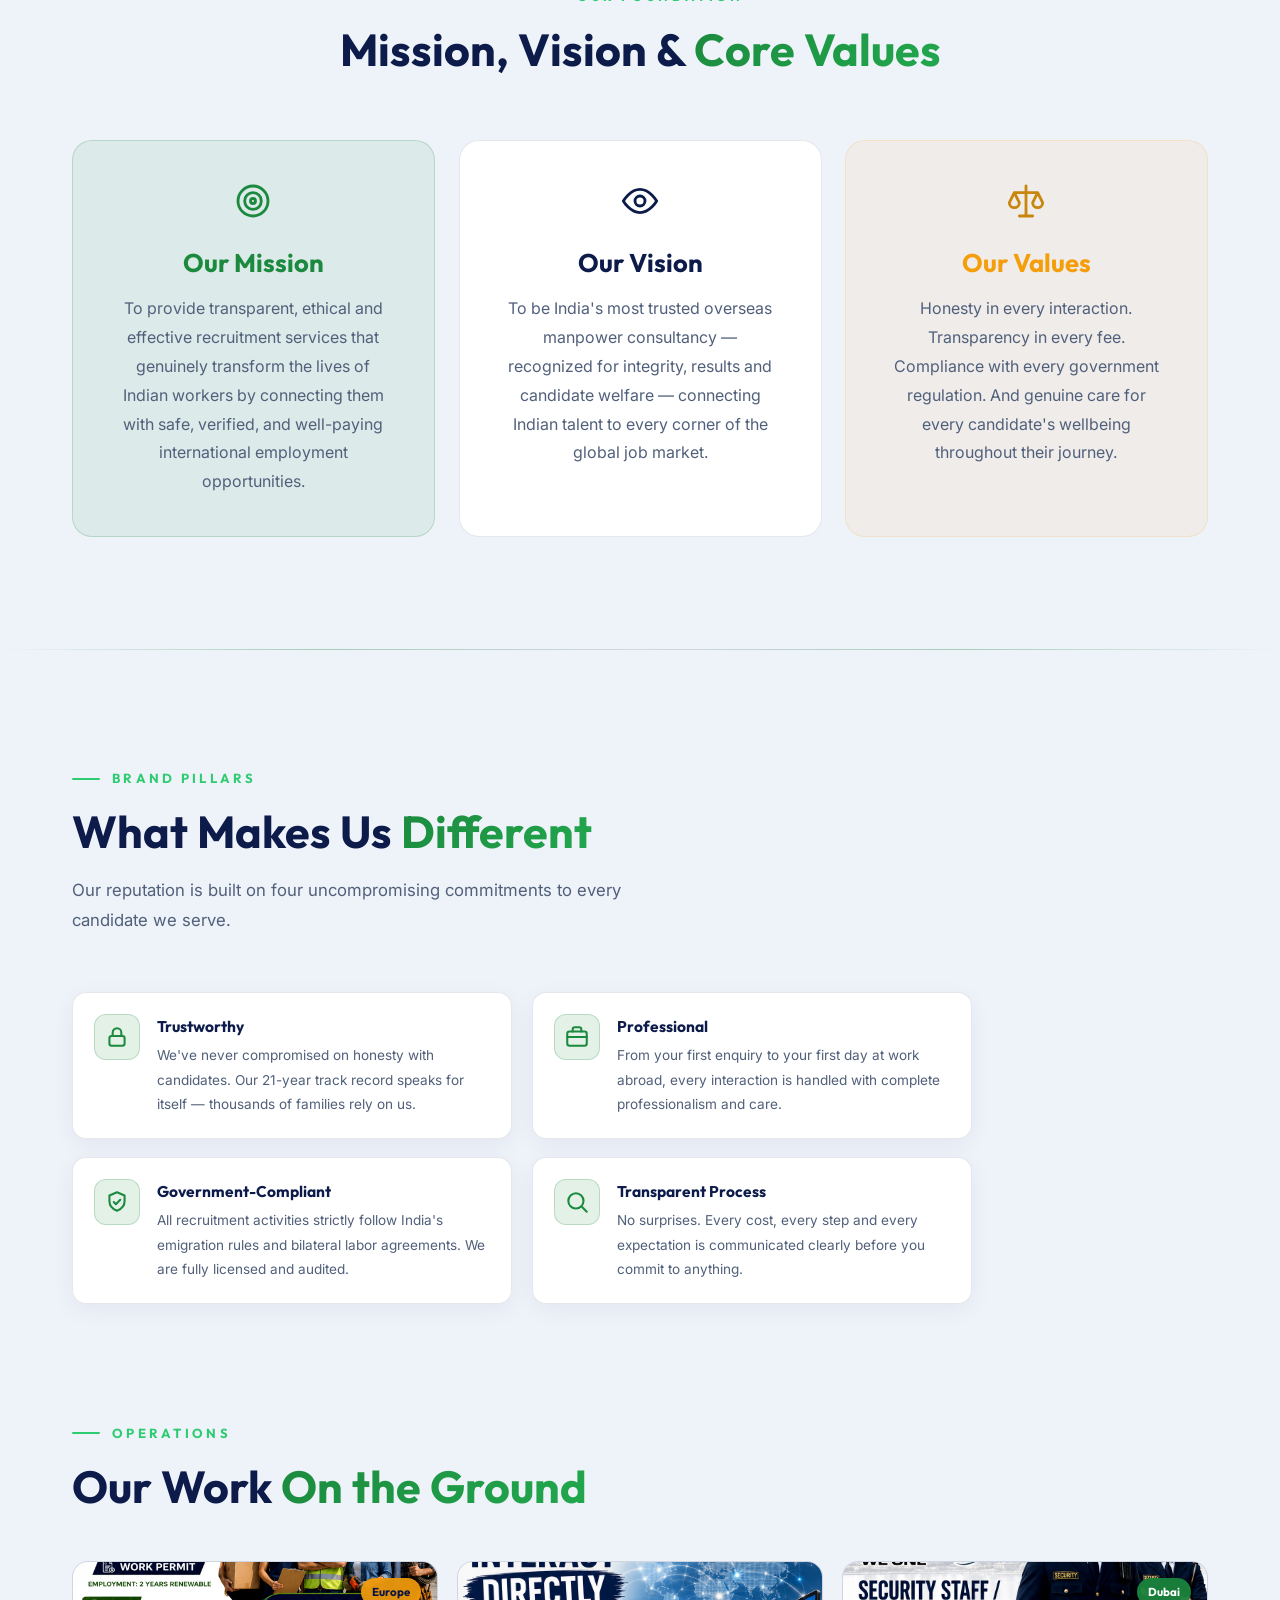
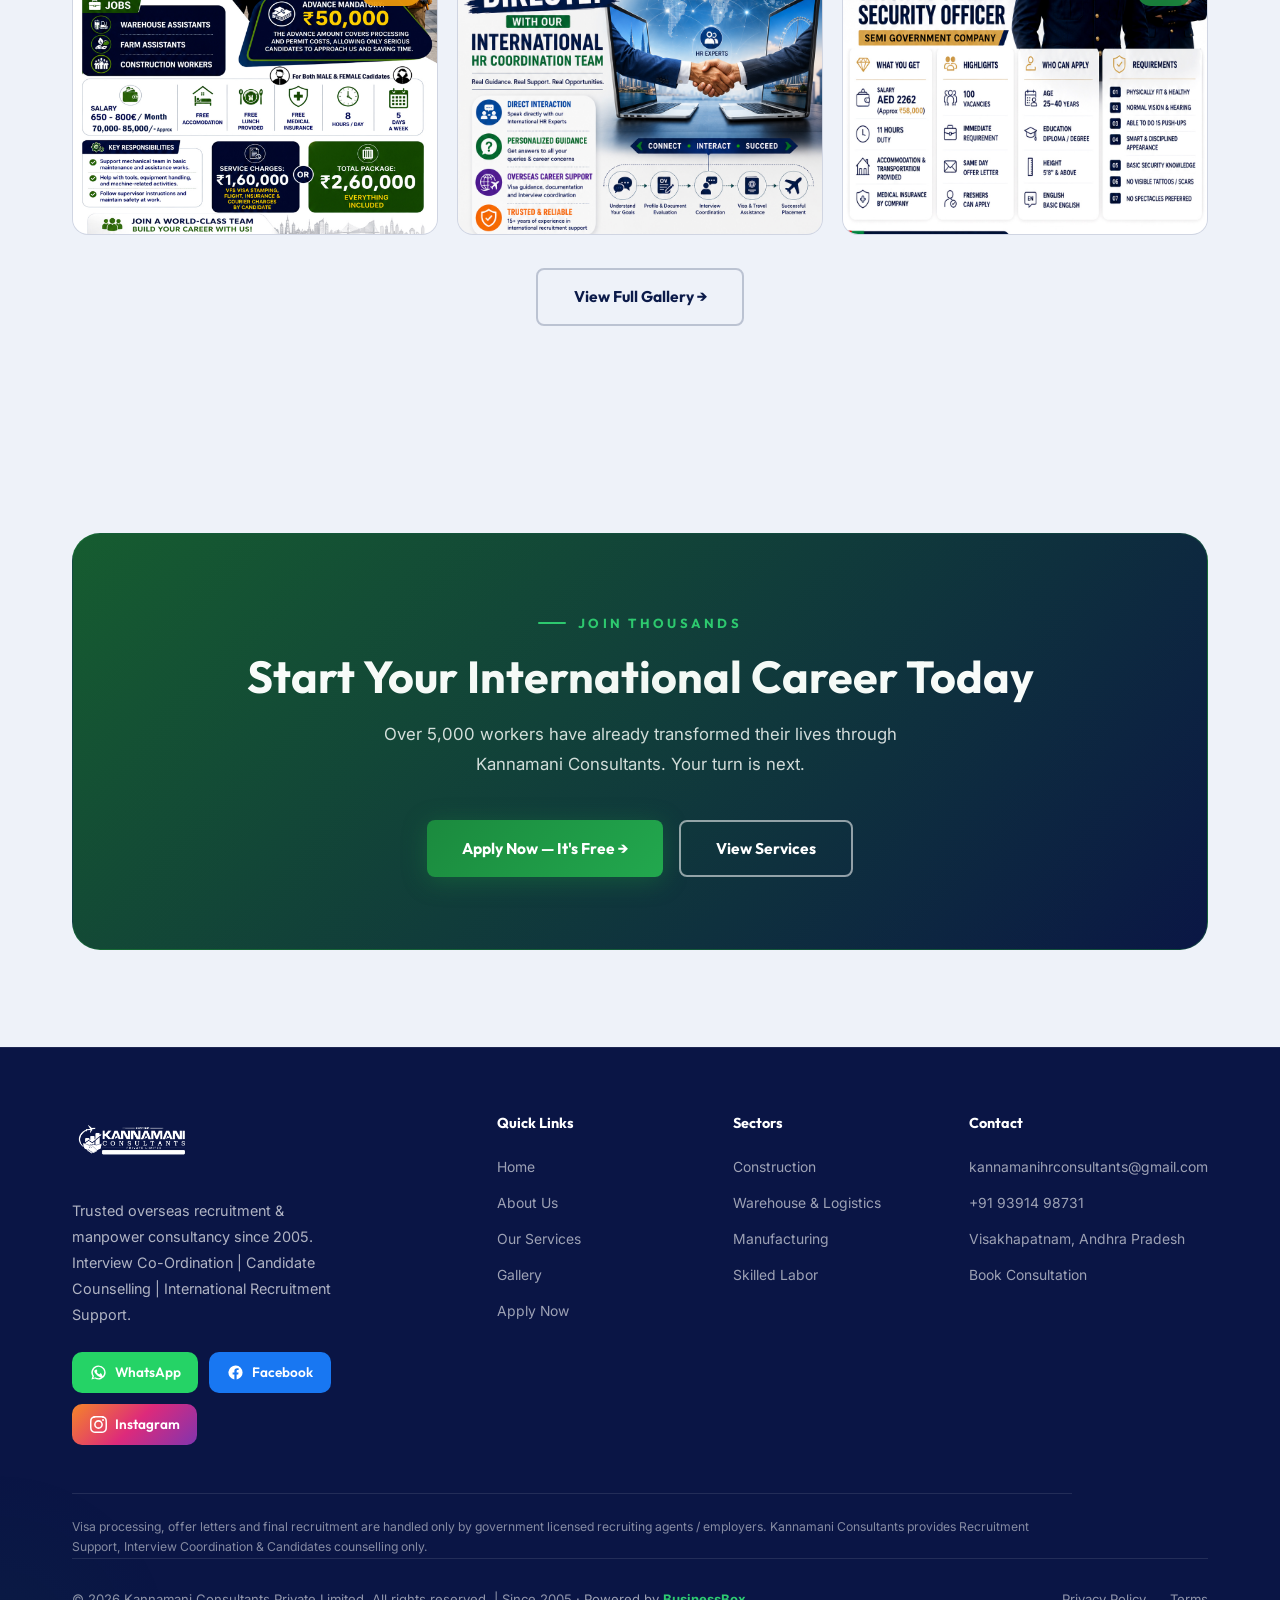
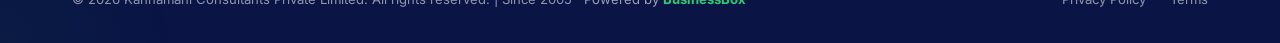
==== commit 10e50b75: "Add fixed floating WhatsApp/Facebook/Instagram contact buttons" ====
--- a/about.html
+++ b/about.html
@@ -317,6 +317,12 @@
     </div>
   </footer>
 
+  <!-- Floating contact buttons -->
+  <div class="float-cta" aria-label="Quick contact">
+    <a href="https://wa.me/919391498731" target="_blank" rel="noopener noreferrer" class="float-btn fcta-wa" aria-label="WhatsApp"><svg viewBox="0 0 24 24" fill="currentColor"><path d="M12 2a10 10 0 0 0-8.5 15.3L2 22l4.8-1.5A10 10 0 1 0 12 2zm0 18a8 8 0 0 1-4.1-1.1l-.3-.2-2.8.9.9-2.7-.2-.3A8 8 0 1 1 12 20zm4.4-6c-.2-.1-1.4-.7-1.6-.8s-.4-.1-.5.1-.6.8-.8 1-.3.2-.5.1a6.6 6.6 0 0 1-3.3-2.9c-.2-.4.2-.4.6-1.2.1-.2 0-.3 0-.5s-.5-1.3-.7-1.7-.4-.4-.5-.4h-.5a1 1 0 0 0-.7.3A3 3 0 0 0 6 9.5c0 1.8 1.3 3.5 1.5 3.7s2.6 4 6.3 5.3c1.6.6 1.8.4 2.2.4s1.4-.5 1.6-1.1.2-1 .1-1.1-.3-.2-.5-.3z"/></svg></a>
+    <a href="https://www.facebook.com/kannamaniinternationalconsultants" target="_blank" rel="noopener noreferrer" class="float-btn fcta-fb" aria-label="Facebook"><svg viewBox="0 0 24 24" fill="currentColor"><path d="M22 12a10 10 0 1 0-11.6 9.9v-7H7.9V12h2.5V9.8c0-2.5 1.5-3.9 3.8-3.9 1.1 0 2.2.2 2.2.2v2.5h-1.2c-1.2 0-1.6.8-1.6 1.6V12h2.7l-.4 2.9h-2.3v7A10 10 0 0 0 22 12z"/></svg></a>
+    <a href="https://www.instagram.com/kannamani_consultants_pvt_ltd" target="_blank" rel="noopener noreferrer" class="float-btn fcta-ig" aria-label="Instagram"><svg viewBox="0 0 24 24" fill="currentColor"><path d="M12 2.2c3.2 0 3.6 0 4.9.1 1.2.1 1.8.3 2.2.4.6.2 1 .5 1.4.9s.7.8.9 1.4c.1.4.3 1 .4 2.2.1 1.3.1 1.7.1 4.9s0 3.6-.1 4.9c-.1 1.2-.3 1.8-.4 2.2-.2.6-.5 1-.9 1.4s-.8.7-1.4.9c-.4.1-1 .3-2.2.4-1.3.1-1.7.1-4.9.1s-3.6 0-4.9-.1c-1.2-.1-1.8-.3-2.2-.4-.6-.2-1-.5-1.4-.9s-.7-.8-.9-1.4c-.1-.4-.3-1-.4-2.2-.1-1.3-.1-1.7-.1-4.9s0-3.6.1-4.9c.1-1.2.3-1.8.4-2.2.2-.6.5-1 .9-1.4s.8-.7 1.4-.9c.4-.1 1-.3 2.2-.4 1.3-.1 1.7-.1 4.9-.1zM12 0C8.7 0 8.3 0 7 .1 5.7.1 4.8.3 4.1.6c-.8.3-1.4.7-2.1 1.4S.9 3.3.6 4.1C.3 4.8.1 5.7.1 7 0 8.3 0 8.7 0 12s0 3.7.1 5c.1 1.3.3 2.2.5 2.9.3.8.7 1.4 1.4 2.1s1.3 1.1 2.1 1.4c.7.3 1.6.5 2.9.5 1.3.1 1.7.1 5 .1s3.7 0 5-.1c1.3-.1 2.2-.3 2.9-.5.8-.3 1.4-.7 2.1-1.4s1.1-1.3 1.4-2.1c.3-.7.5-1.6.5-2.9.1-1.3.1-1.7.1-5s0-3.7-.1-5c-.1-1.3-.3-2.2-.5-2.9-.3-.8-.7-1.4-1.4-2.1S20.7.9 19.9.6C19.2.3 18.3.1 17 .1 15.7 0 15.3 0 12 0z"/><path d="M12 5.8A6.2 6.2 0 1 0 18.2 12 6.2 6.2 0 0 0 12 5.8zm0 10.2A4 4 0 1 1 16 12a4 4 0 0 1-4 4z"/><circle cx="18.4" cy="5.6" r="1.4"/></svg></a>
+  </div>
   <script src="js/main.js"></script>
 </body>
 </html>
--- a/css/style.css
+++ b/css/style.css
@@ -1484,3 +1484,22 @@
 .star-input span{ color: #d8dee9; transition: color 0.15s; }
 .star-input span.on{ color: #F59E0B; }
 .review-thanks{ display: none; text-align: center; color: var(--green); font-weight: 600; padding: 1rem 0; }
+
+/* Floating fixed contact buttons (bottom-right, over content) */
+.float-cta{
+  position: fixed; right: 20px; bottom: 22px; z-index: 9998;
+  display: flex; flex-direction: column; gap: 12px;
+}
+.float-btn{
+  width: 52px; height: 52px; border-radius: 50%;
+  display: flex; align-items: center; justify-content: center;
+  color: #fff; box-shadow: 0 8px 22px rgba(8,15,40,0.28);
+  transition: transform 0.25s ease, box-shadow 0.25s ease;
+}
+.float-btn svg{ width: 26px; height: 26px; fill: currentColor; }
+.float-btn:hover{ transform: scale(1.1) translateY(-2px); box-shadow: 0 12px 28px rgba(8,15,40,0.38); }
+@media (max-width: 480px){
+  .float-cta{ right: 14px; bottom: 14px; gap: 10px; }
+  .float-btn{ width: 46px; height: 46px; }
+  .float-btn svg{ width: 22px; height: 22px; }
+}
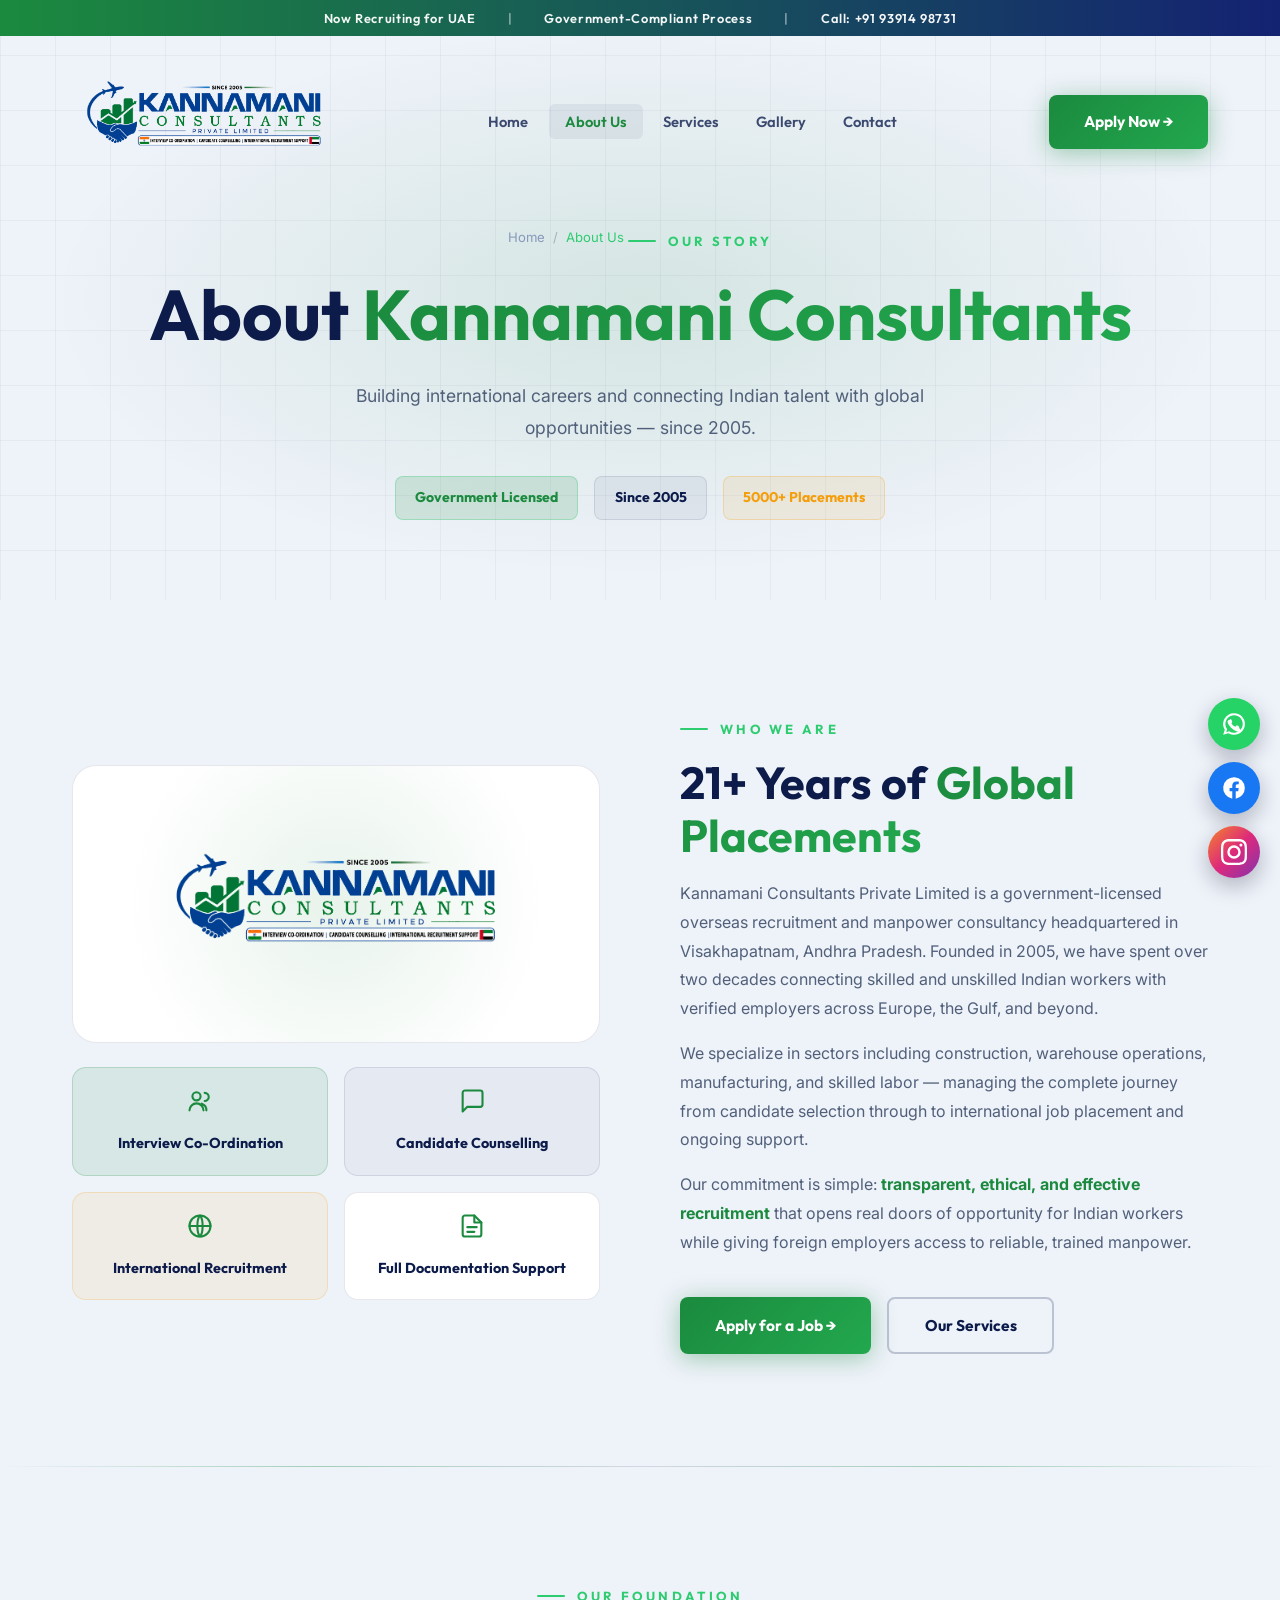
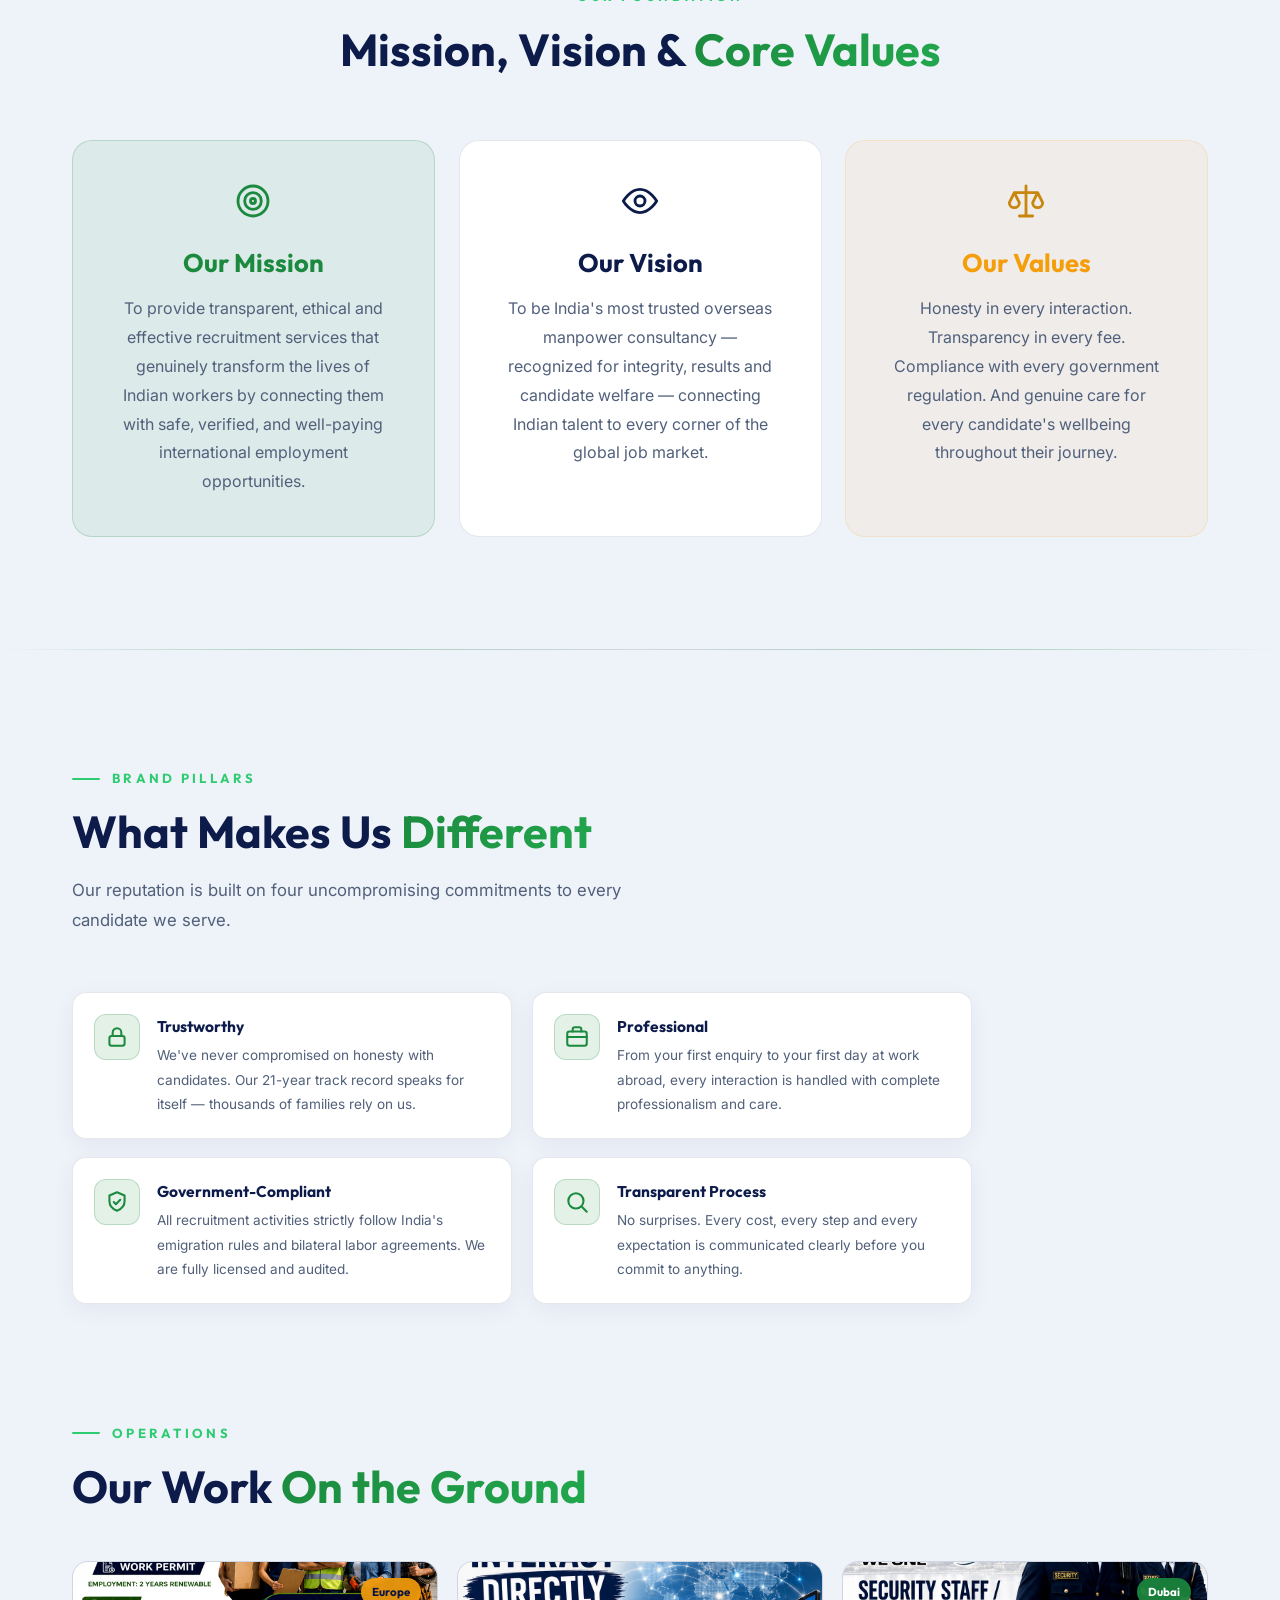
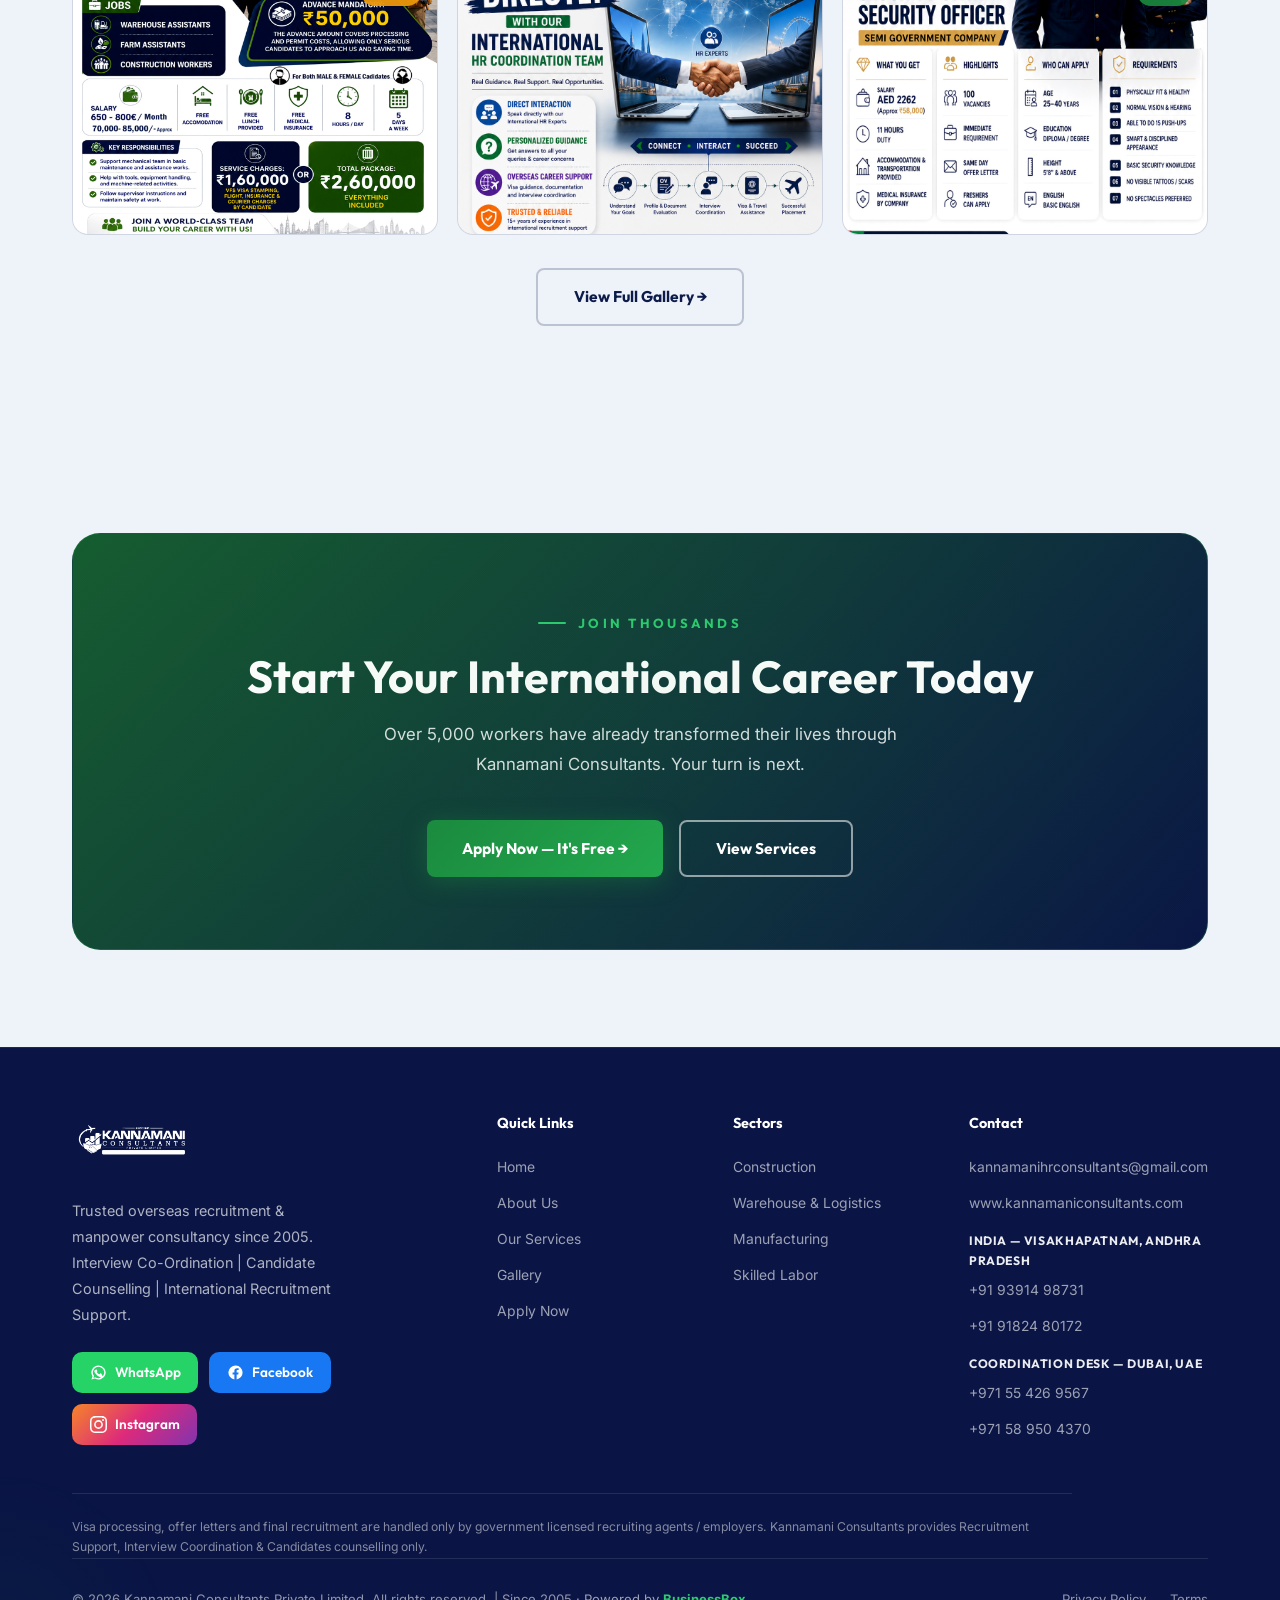
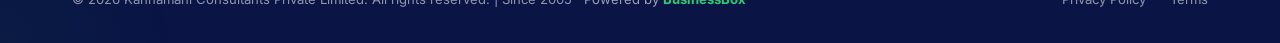
==== commit f9362f54: "Footer: two location headings with 4 numbers; contact hours 10-5" ====
--- a/about.html
+++ b/about.html
@@ -299,9 +299,17 @@
           <div class="footer-heading">Contact</div>
           <ul class="footer-links">
             <li><a href="mailto:kannamanihrconsultants@gmail.com">kannamanihrconsultants@gmail.com</a></li>
-            <li><a href="#">+91 93914 98731</a></li>
-            <li><a href="#">Visakhapatnam, Andhra Pradesh</a></li>
-            <li><a href="contact.html">Book Consultation</a></li>
+            <li><a href="https://www.kannamaniconsultants.com" target="_blank" rel="noopener noreferrer">www.kannamaniconsultants.com</a></li>
+          </ul>
+          <div class="footer-subheading">India — Visakhapatnam, Andhra Pradesh</div>
+          <ul class="footer-links">
+            <li><a href="tel:+919391498731">+91 93914 98731</a></li>
+            <li><a href="tel:+919182480172">+91 91824 80172</a></li>
+          </ul>
+          <div class="footer-subheading">Coordination Desk — Dubai, UAE</div>
+          <ul class="footer-links">
+            <li><a href="tel:+971554269567">+971 55 426 9567</a></li>
+            <li><a href="tel:+971589504370">+971 58 950 4370</a></li>
           </ul>
         </div>
       </div>
--- a/css/style.css
+++ b/css/style.css
@@ -1359,6 +1359,7 @@
   font-size: 0.76rem; line-height: 1.7;
   color: rgba(255,255,255,0.5); max-width: 1000px;
 }
+.footer-subheading{ font-family: var(--font-heading); font-weight: 700; font-size: 0.76rem; color: #fff; text-transform: uppercase; letter-spacing: 0.05em; margin: 1rem 0 0.4rem; opacity: 0.92; }
 .powered-by{ color: rgba(255,255,255,0.6); }
 .powered-by b{ color: var(--green-light); font-weight: 700; }
 
